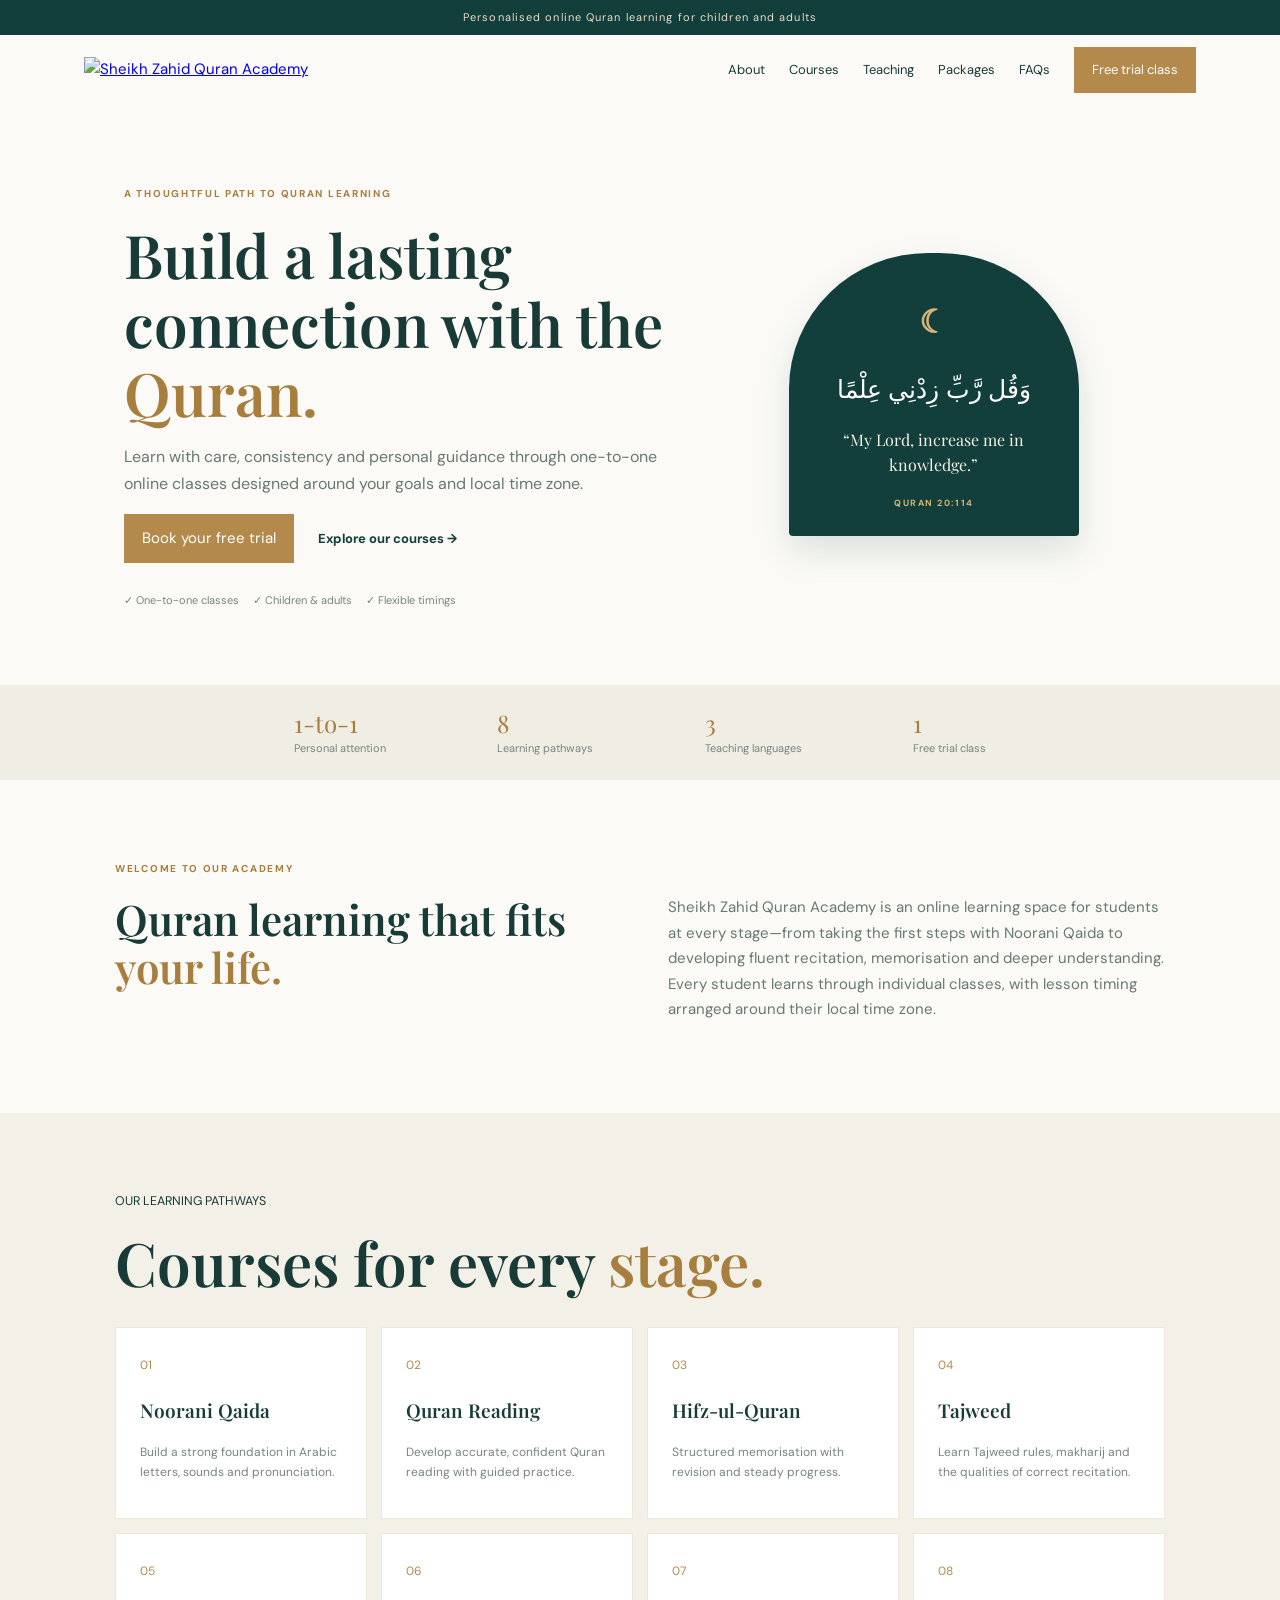
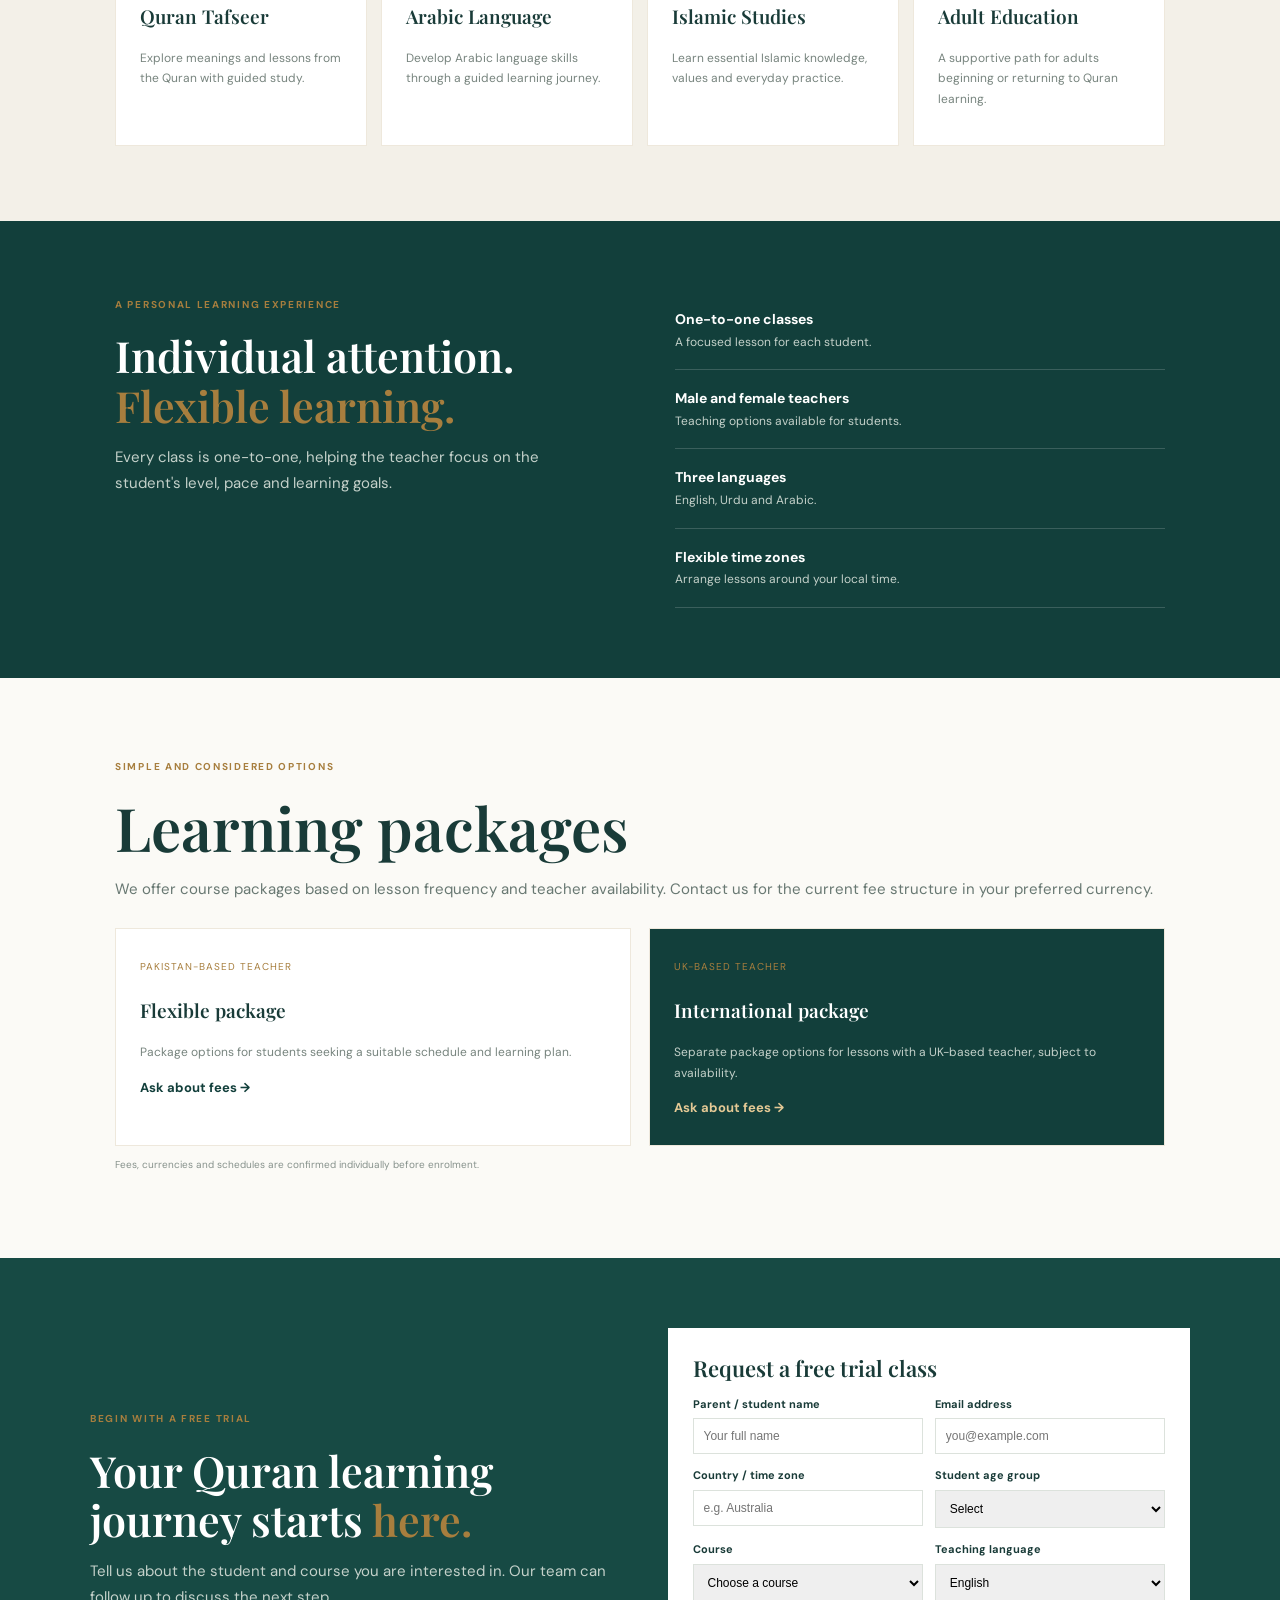
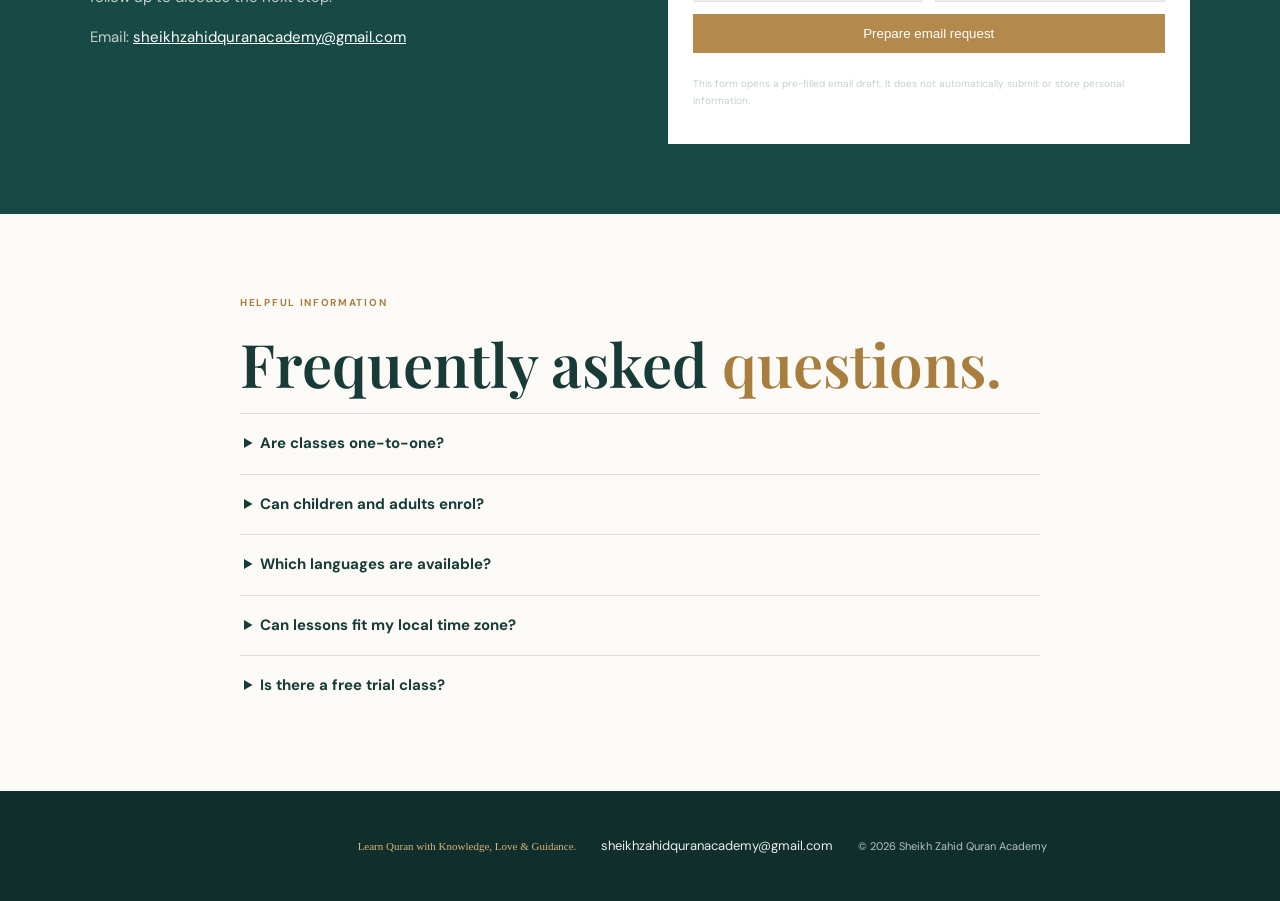
==== index.html @ 71ae79f7 "Update footer logo image format from PNG to JPEG" ====
<!doctype html>
<html lang="en">
<head>
<meta charset="utf-8"><meta name="viewport" content="width=device-width,initial-scale=1">
<meta name="description" content="One-to-one online Quran classes for children and adults. Flexible schedules and one free trial class.">
<meta name="theme-color" content="#123f3b"><title>Sheikh Zahid Quran Academy</title>
<link rel="preconnect" href="https://fonts.googleapis.com"><link rel="preconnect" href="https://fonts.gstatic.com" crossorigin>
<link href="https://fonts.googleapis.com/css2?family=DM+Sans:wght@400;500;600;700&family=Playfair+Display:wght@600;700&display=swap" rel="stylesheet">
<link rel="stylesheet" href="styles.css"></head>
<body>
<div class="top">Personalised online Quran learning for children and adults</div>
<header><a href="#home"><img class="logo" src="academy-logo.jpng" alt="Sheikh Zahid Quran Academy"></a><button class="menu" aria-label="Toggle menu">☰</button>
<nav><a href="#about">About</a><a href="#courses">Courses</a><a href="#teaching">Teaching</a><a href="#fees">Packages</a><a href="#faq">FAQs</a><a class="navcta" href="#trial">Free trial class</a></nav></header>
<main>
<section class="hero" id="home"><div><small>A THOUGHTFUL PATH TO QURAN LEARNING</small><h1>Build a lasting connection with the <i>Quran.</i></h1>
<p>Learn with care, consistency and personal guidance through one-to-one online classes designed around your goals and local time zone.</p>
<a class="btn" href="#trial">Book your free trial</a> <a class="link" href="#courses">Explore our courses →</a>
<div class="checks">✓ One-to-one classes　 ✓ Children & adults　 ✓ Flexible timings</div></div>
<div class="heroart"><div class="arch"><b>☾</b><p lang="ar" dir="rtl">وَقُل رَّبِّ زِدْنِي عِلْمًا</p><strong>“My Lord, increase me in knowledge.”</strong><small>QURAN 20:114</small></div></div></section>
<div class="stats"><div><b>1-to-1</b><span>Personal attention</span></div><div><b>8</b><span>Learning pathways</span></div><div><b>3</b><span>Teaching languages</span></div><div><b>1</b><span>Free trial class</span></div></div>
<section class="section" id="about"><small>WELCOME TO OUR ACADEMY</small><div class="intro"><h2>Quran learning that fits <i>your life.</i></h2><p>Sheikh Zahid Quran Academy is an online learning space for students at every stage—from taking the first steps with Noorani Qaida to developing fluent recitation, memorisation and deeper understanding. Every student learns through individual classes, with lesson timing arranged around their local time zone.</p></div></section>
<section class="courses" id="courses"><div class="section"><small>OUR LEARNING PATHWAYS</small><h2>Courses for every <i>stage.</i></h2><div class="grid">
<article><label>01</label><h3>Noorani Qaida</h3><p>Build a strong foundation in Arabic letters, sounds and pronunciation.</p></article>
<article><label>02</label><h3>Quran Reading</h3><p>Develop accurate, confident Quran reading with guided practice.</p></article>
<article><label>03</label><h3>Hifz-ul-Quran</h3><p>Structured memorisation with revision and steady progress.</p></article>
<article><label>04</label><h3>Tajweed</h3><p>Learn Tajweed rules, makharij and the qualities of correct recitation.</p></article>
<article><label>05</label><h3>Quran Tafseer</h3><p>Explore meanings and lessons from the Quran with guided study.</p></article>
<article><label>06</label><h3>Arabic Language</h3><p>Develop Arabic language skills through a guided learning journey.</p></article>
<article><label>07</label><h3>Islamic Studies</h3><p>Learn essential Islamic knowledge, values and everyday practice.</p></article>
<article><label>08</label><h3>Adult Education</h3><p>A supportive path for adults beginning or returning to Quran learning.</p></article>
</div></div></section>
<section class="teaching" id="teaching"><div><small> A PERSONAL LEARNING EXPERIENCE</small><h2>Individual attention.<br><i>Flexible learning.</i></h2><p>Every class is one-to-one, helping the teacher focus on the student's level, pace and learning goals.</p></div>
<ul><li><b>One-to-one classes</b><span>A focused lesson for each student.</span></li><li><b>Male and female teachers</b><span>Teaching options available for students.</span></li><li><b>Three languages</b><span>English, Urdu and Arabic.</span></li><li><b>Flexible time zones</b><span>Arrange lessons around your local time.</span></li></ul></section>
<section class="section" id="fees"><small>SIMPLE AND CONSIDERED OPTIONS</small><h2>Learning packages</h2><p class="muted">We offer course packages based on lesson frequency and teacher availability. Contact us for the current fee structure in your preferred currency.</p><div class="packages"><article><small>PAKISTAN-BASED TEACHER</small><h3>Flexible package</h3><p>Package options for students seeking a suitable schedule and learning plan.</p><a href="#trial">Ask about fees →</a></article><article class="dark"><small>UK-BASED TEACHER</small><h3>International package</h3><p>Separate package options for lessons with a UK-based teacher, subject to availability.</p><a href="#trial">Ask about fees →</a></article></div><p class="note">Fees, currencies and schedules are confirmed individually before enrolment.</p></section>
<section class="trial" id="trial"><div><small>BEGIN WITH A FREE TRIAL</small><h2>Your Quran learning journey starts <i>here.</i></h2><p>Tell us about the student and course you are interested in. Our team can follow up to discuss the next step.</p><p>Email: <a href="mailto:sheikhzahidquranacademy@gmail.com">sheikhzahidquranacademy@gmail.com</a></p></div>
<form id="trialForm"><h3>Request a free trial class</h3>
<label>Parent / student name<input name="name" required placeholder="Your full name"></label><label>Email address<input name="email" type="email" required placeholder="you@example.com"></label>
<label>Country / time zone<input name="country" required placeholder="e.g. Australia"></label><label>Student age group<select name="age" required><option value="">Select</option><option>Child</option><option>Adult</option></select></label>
<label>Course<select name="course" required><option value="">Choose a course</option><option>Noorani Qaida</option><option>Quran Reading</option><option>Hifz-ul-Quran</option><option>Tajweed</option><option>Quran Tafseer</option><option>Arabic Language</option><option>Islamic Studies</option><option>Adult Education</option></select></label>
<label>Teaching language<select name="language"><option>English</option><option>Urdu</option><option>Arabic</option></select></label><button class="btn" type="submit">Prepare email request</button>
<p class="note">This form opens a pre-filled email draft. It does not automatically submit or store personal information.</p></form></section>
<section class="section faq" id="faq"><small>HELPFUL INFORMATION</small><h2>Frequently asked <i>questions.</i></h2>
<details><summary>Are classes one-to-one?</summary><p>Yes. The academy's teaching model is individual, one-to-one online classes.</p></details>
<details><summary>Can children and adults enrol?</summary><p>Yes. Courses are intended for both children and adults.</p></details>
<details><summary>Which languages are available?</summary><p>Teaching options are available in English, Urdu and Arabic, subject to teacher availability.</p></details>
<details><summary>Can lessons fit my local time zone?</summary><p>Flexible scheduling is planned. Suitable lesson times are confirmed during enrolment.</p></details>
<details><summary>Is there a free trial class?</summary><p>Yes. Students can request one free trial class before choosing a package.</p></details></section>
</main>
<footer><img src="assets/academy-logo.jpeg" alt=""><p>Learn Quran with Knowledge, Love &amp; Guidance.</p><a href="mailto:sheikhzahidquranacademy@gmail.com">sheikhzahidquranacademy@gmail.com</a><span>© <span id="year"></span> Sheikh Zahid Quran Academy</span></footer>
<script src="script.js"></script></body></html>
---- styles.css ----
*{box-sizing:border-box}html{scroll-behavior:smooth}body{margin:0;background:#fbfaf6;color:#193b38;font:15px/1.7 'DM Sans',Arial,sans-serif}.top{background:#123f3b;color:#e9dfc7;text-align:center;padding:8px;font-size:11px;letter-spacing:.1em}header{max-width:1160px;margin:auto;padding:12px 24px;display:flex;align-items:center;justify-content:space-between} .logo{width:135px}nav{display:flex;gap:24px;align-items:center}nav a,footer a{color:inherit;text-decoration:none;font-size:13px}.navcta,.btn{background:#b38a4c;color:white;padding:12px 18px;text-decoration:none;border:0;display:inline-block;cursor:pointer}.menu{display:none}.hero{max-width:1160px;margin:auto;padding:75px 5%;min-height:510px;display:grid;grid-template-columns:1.1fr .9fr;align-items:center;gap:45px}.hero small,section>small,.teaching small,.trial small{letter-spacing:.17em;color:#a77e3e;font-size:10px;font-weight:bold}.hero h1,h2{font:600 clamp(36px,5vw,60px)/1.15 'Playfair Display',Georgia,serif;margin:15px 0}.hero h1 i,h2 i{color:#a77e3e;font-style:normal}.hero p{color:#687872;max-width:560px;font-size:16px}.link{margin-left:20px;color:#123f3b;text-decoration:none;font-weight:bold;font-size:13px}.checks{font-size:11px;color:#77847e;margin-top:28px}.heroart{display:grid;place-items:center;min-height:320px;background:radial-gradient(circle,#eee7d7 0 48%,transparent 49%)}.arch{background:#123f3b;color:#f7f1e5;border-radius:48% 48% 4px 4px;width:290px;min-height:260px;text-align:center;padding:42px 20px 25px;box-shadow:0 15px 35px #123f3b22}.arch b{font-size:32px;color:#d6b477}.arch p{font:25px Georgia;color:#fff}.arch strong{font:16px 'Playfair Display',serif}.arch small{display:block;margin-top:16px;color:#d6b477;font-size:9px}.stats{background:#f0ede4;display:flex;justify-content:center;gap:9%;padding:22px}.stats div{display:flex;flex-direction:column}.stats b{font:24px 'Playfair Display';color:#a77e3e}.stats span{font-size:11px;color:#78847e}.section{max-width:1100px;margin:auto;padding:75px 25px}.intro{display:grid;grid-template-columns:1fr 1fr;gap:55px}.intro h2{font-size:42px}.intro p,.muted{color:#687872}.courses{background:#f3f0e8}.grid{display:grid;grid-template-columns:repeat(4,1fr);gap:14px;margin-top:30px}.grid article,.packages article{background:white;padding:24px;border:1px solid #eee8dc}.grid label{color:#b38a4c;font-size:12px}.grid h3,.packages h3{font:600 19px 'Playfair Display'}.grid p,.packages p{font-size:12px;color:#77847e}.teaching{background:#123f3b;color:#fff;padding:70px max(25px,calc((100% - 1050px)/2));display:grid;grid-template-columns:1fr 1fr;gap:70px}.teaching h2,.trial h2{font-size:43px}.teaching p,.teaching span,.trial p{color:#c4d1ca}.teaching ul{list-style:none;margin:0;padding:0}.teaching li{padding:17px 0;border-bottom:1px solid #ffffff2b;display:flex;flex-direction:column}.teaching li b{font-size:14px}.teaching li span{font-size:12px}.packages{display:grid;grid-template-columns:1fr 1fr;gap:18px;margin-top:25px}.packages article>small{font-size:10px;letter-spacing:.1em;color:#a77e3e}.packages a{color:#123f3b;font-size:13px;font-weight:bold;text-decoration:none}.packages .dark{background:#123f3b;color:#fff}.packages .dark p{color:#c4d1ca}.packages .dark a{color:#e4c995}.note{font-size:10px;color:#87928c}.trial{background:#174a44;color:#fff;padding:70px max(25px,calc((100% - 1100px)/2));display:grid;grid-template-columns:1fr 1fr;gap:55px;align-items:center}.trial a{color:white}.trial form{background:#fff;color:#193b38;padding:25px;display:grid;grid-template-columns:1fr 1fr;gap:12px}.trial h3{grid-column:1/-1;font:600 22px 'Playfair Display';margin:0}.trial label{font-size:11px;font-weight:bold;display:flex;flex-direction:column;gap:5px}.trial input,.trial select{padding:10px;border:1px solid #dce2dc;font:12px Arial}.trial button,.trial .note{grid-column:1/-1}.faq{max-width:850px}.faq details{border-top:1px solid #e2ded3;padding:17px 4px}.faq summary{font-weight:bold;cursor:pointer}.faq details p{font-size:13px;color:#718079}footer{background:#102f2c;color:#e8eee9;padding:35px 25px;display:flex;align-items:center;justify-content:center;gap:25px;flex-wrap:wrap;font-size:11px}footer img{width:100px}footer p{color:#d6b477;font-family:Georgia}footer span{color:#b6c2bc}@media(max-width:760px){header{padding:10px 18px}.logo{width:110px}.menu{display:block;background:none;border:0;font-size:25px;color:#123f3b}nav{display:none;position:absolute;z-index:4;top:110px;left:0;right:0;background:#fbfaf6;padding:20px;box-shadow:0 10px 20px #0001;flex-direction:column}nav.open{display:flex}.hero{grid-template-columns:1fr;padding:50px 24px}.heroart{min-height:290px}.stats{display:grid;grid-template-columns:1fr 1fr;gap:20px 35px}.intro,.teaching,.trial{grid-template-columns:1fr;gap:25px}.section{padding:55px 23px}.grid{grid-template-columns:1fr 1fr}.teaching,.trial{padding:55px 24px}.packages{grid-template-columns:1fr}.trial form{grid-template-columns:1fr}.trial h3,.trial button,.trial .note{grid-column:auto}.link{display:inline-block;margin:15px 0 0 10px}}@media(max-width:430px){.grid{grid-template-columns:1fr}.hero h1{font-size:42px}.checks{line-height:2.2}footer{flex-direction:column;gap:8px}}
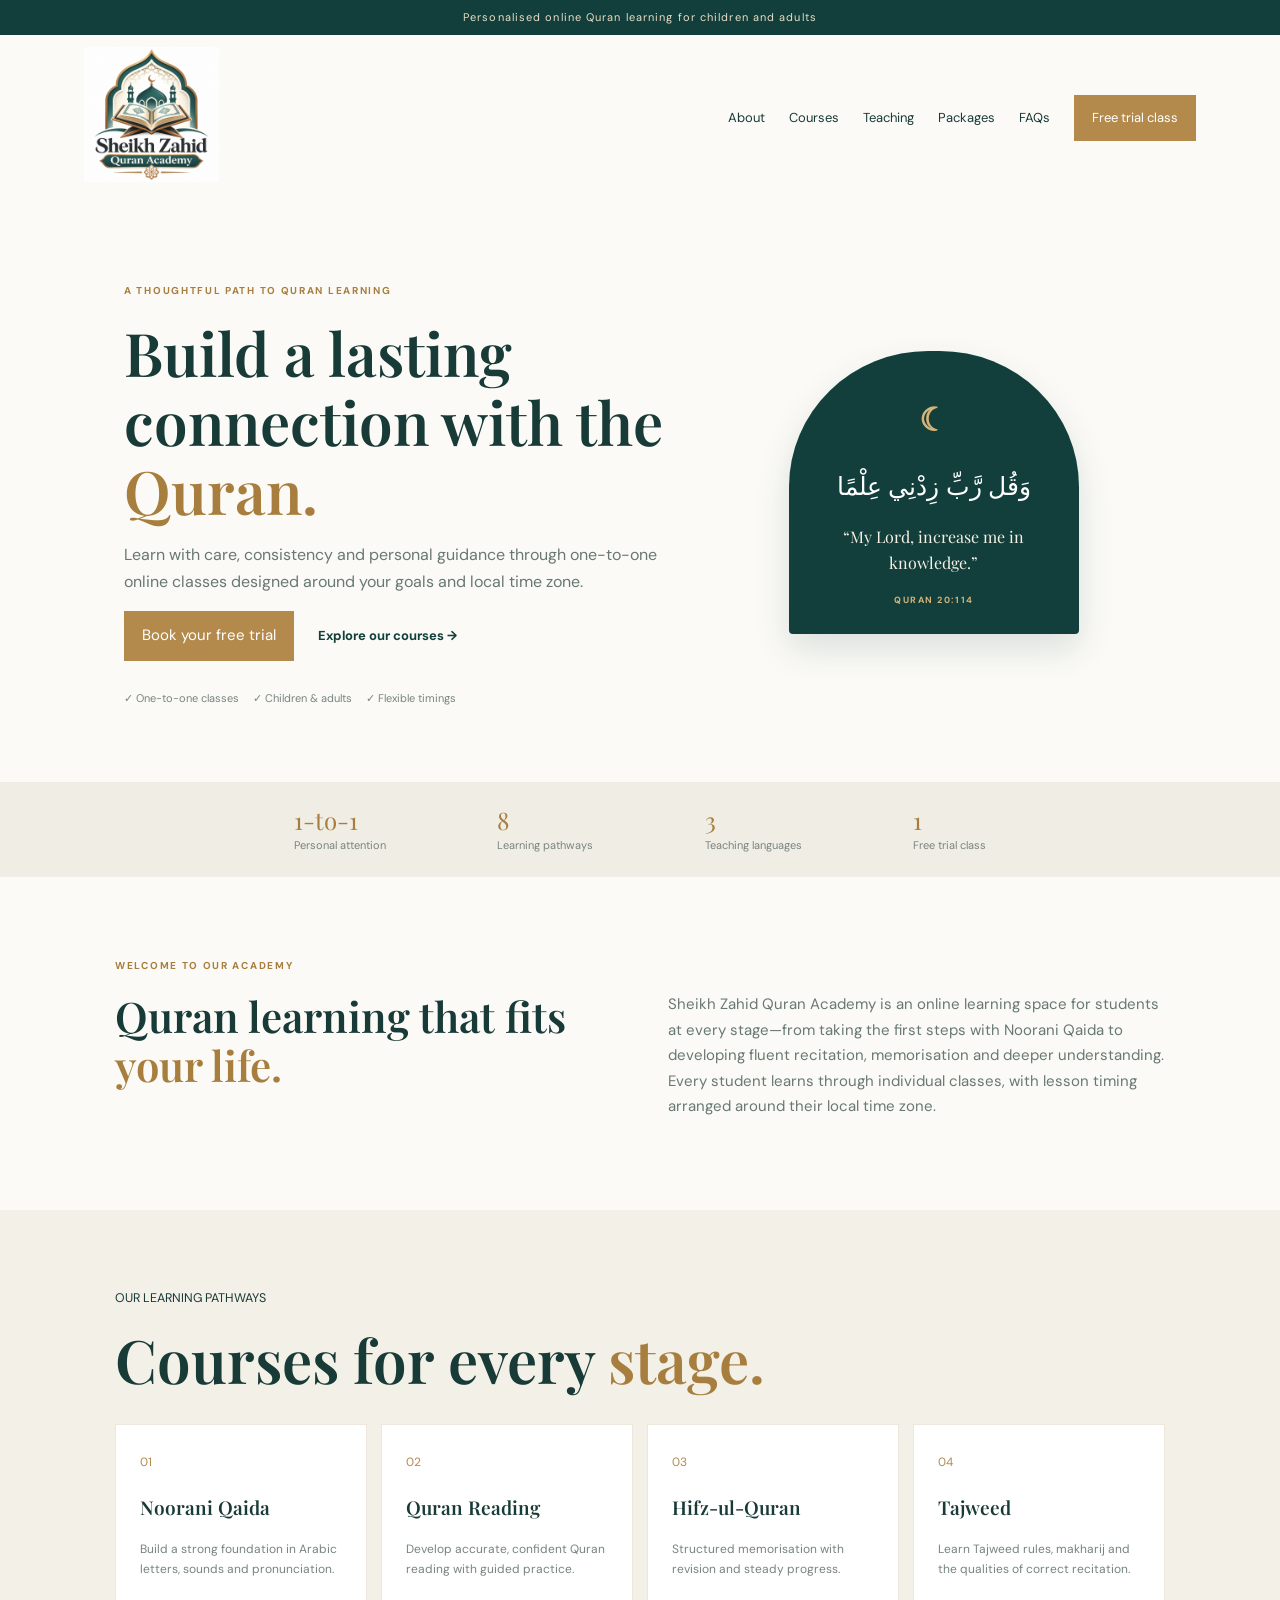
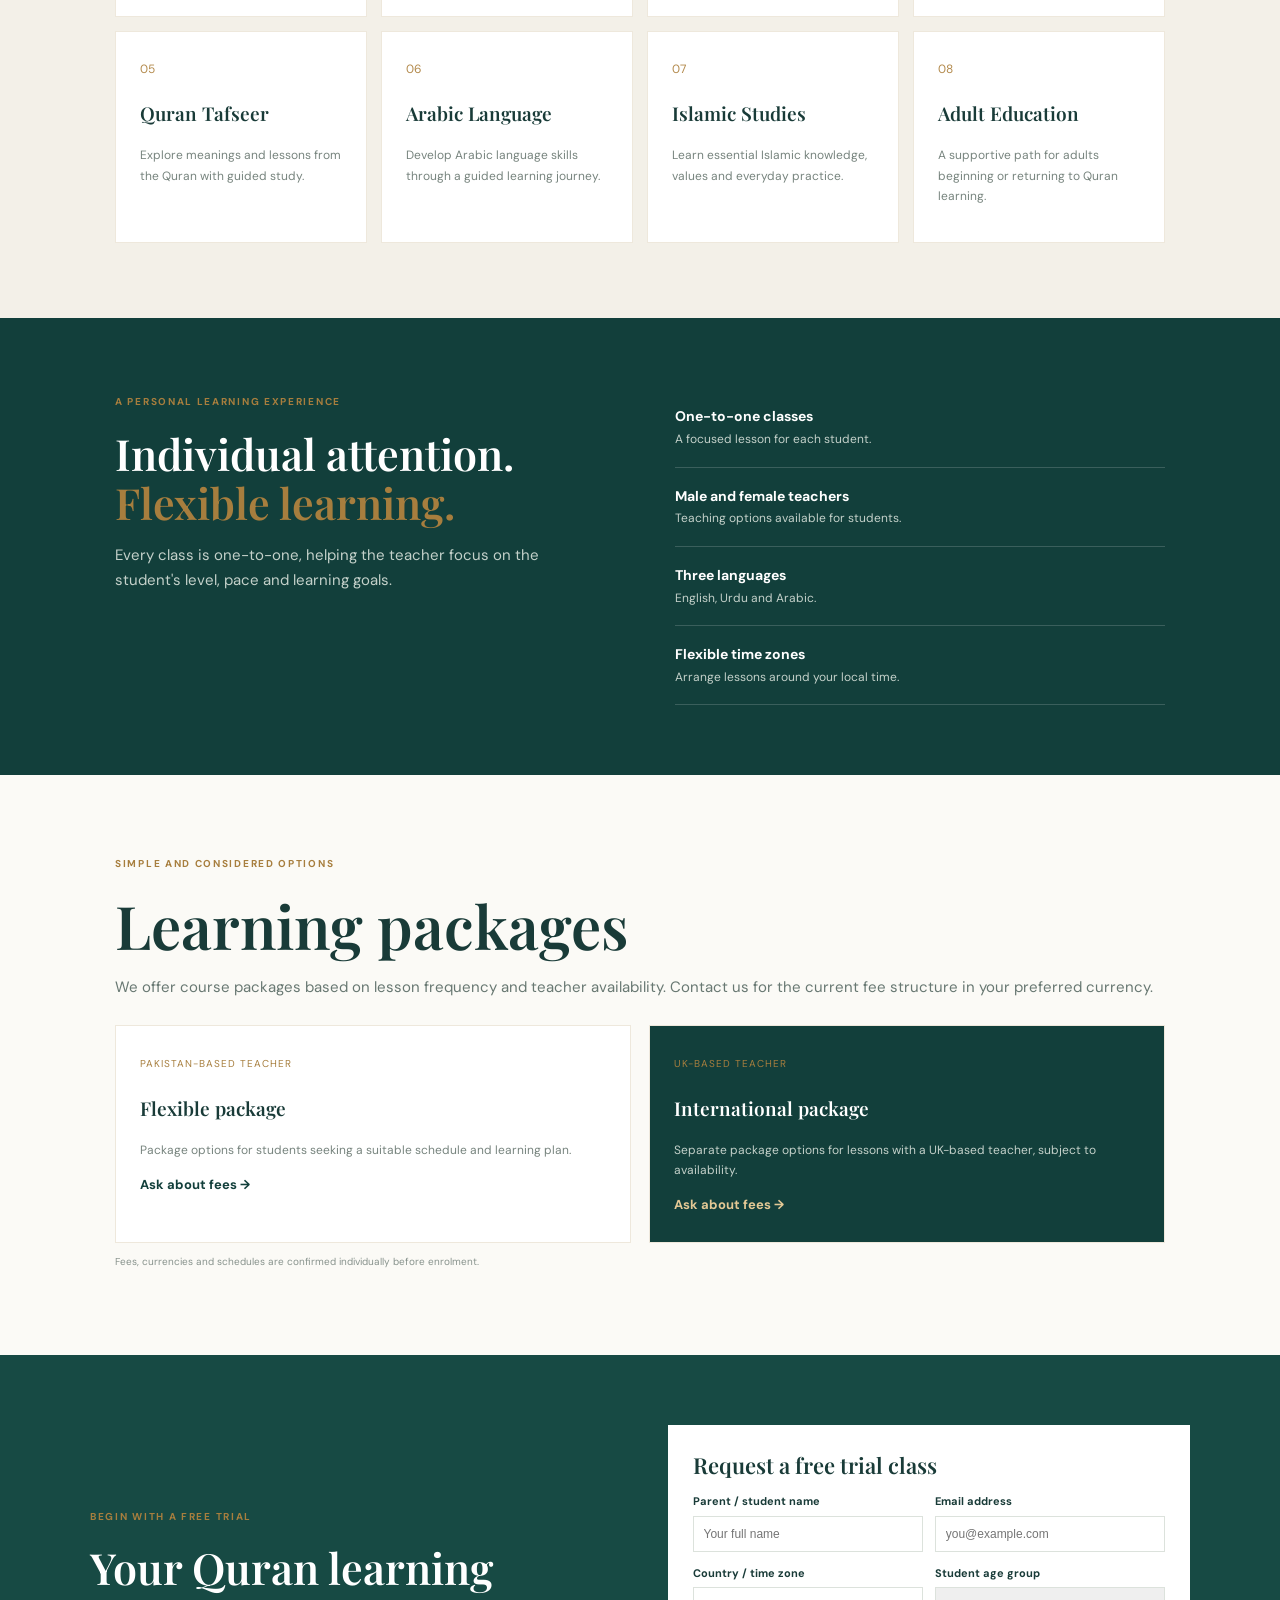
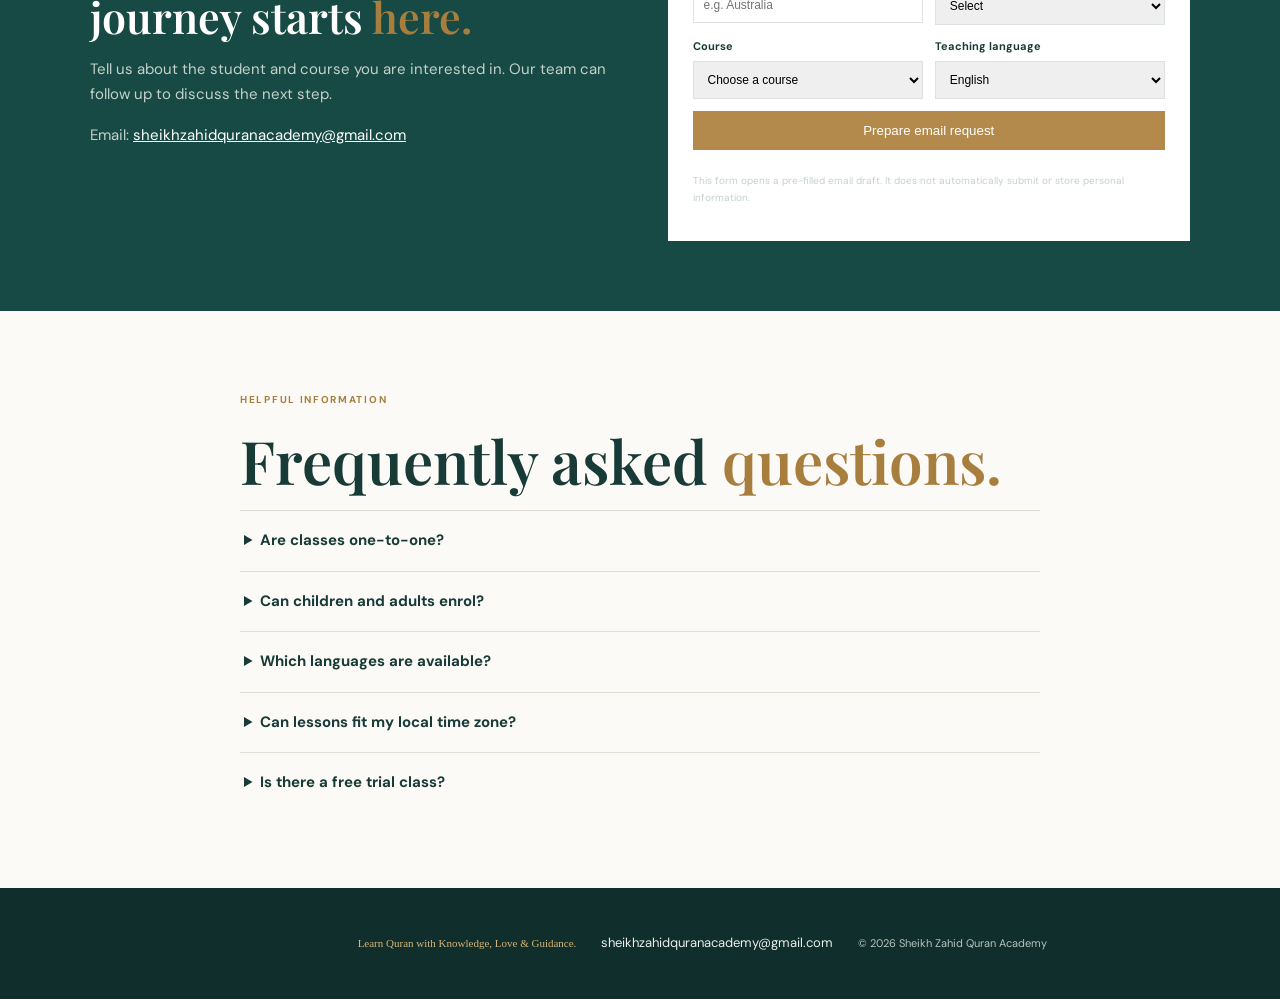
==== commit c5572651: "Fix image file extension from .jpng to .jpeg" ====
--- a/index.html
+++ b/index.html
@@ -9,7 +9,7 @@
 <link rel="stylesheet" href="styles.css"></head>
 <body>
 <div class="top">Personalised online Quran learning for children and adults</div>
-<header><a href="#home"><img class="logo" src="academy-logo.jpng" alt="Sheikh Zahid Quran Academy"></a><button class="menu" aria-label="Toggle menu">☰</button>
+<header><a href="#home"><img class="logo" src="academy-logo.jpeg" alt="Sheikh Zahid Quran Academy"></a><button class="menu" aria-label="Toggle menu">☰</button>
 <nav><a href="#about">About</a><a href="#courses">Courses</a><a href="#teaching">Teaching</a><a href="#fees">Packages</a><a href="#faq">FAQs</a><a class="navcta" href="#trial">Free trial class</a></nav></header>
 <main>
 <section class="hero" id="home"><div><small>A THOUGHTFUL PATH TO QURAN LEARNING</small><h1>Build a lasting connection with the <i>Quran.</i></h1>
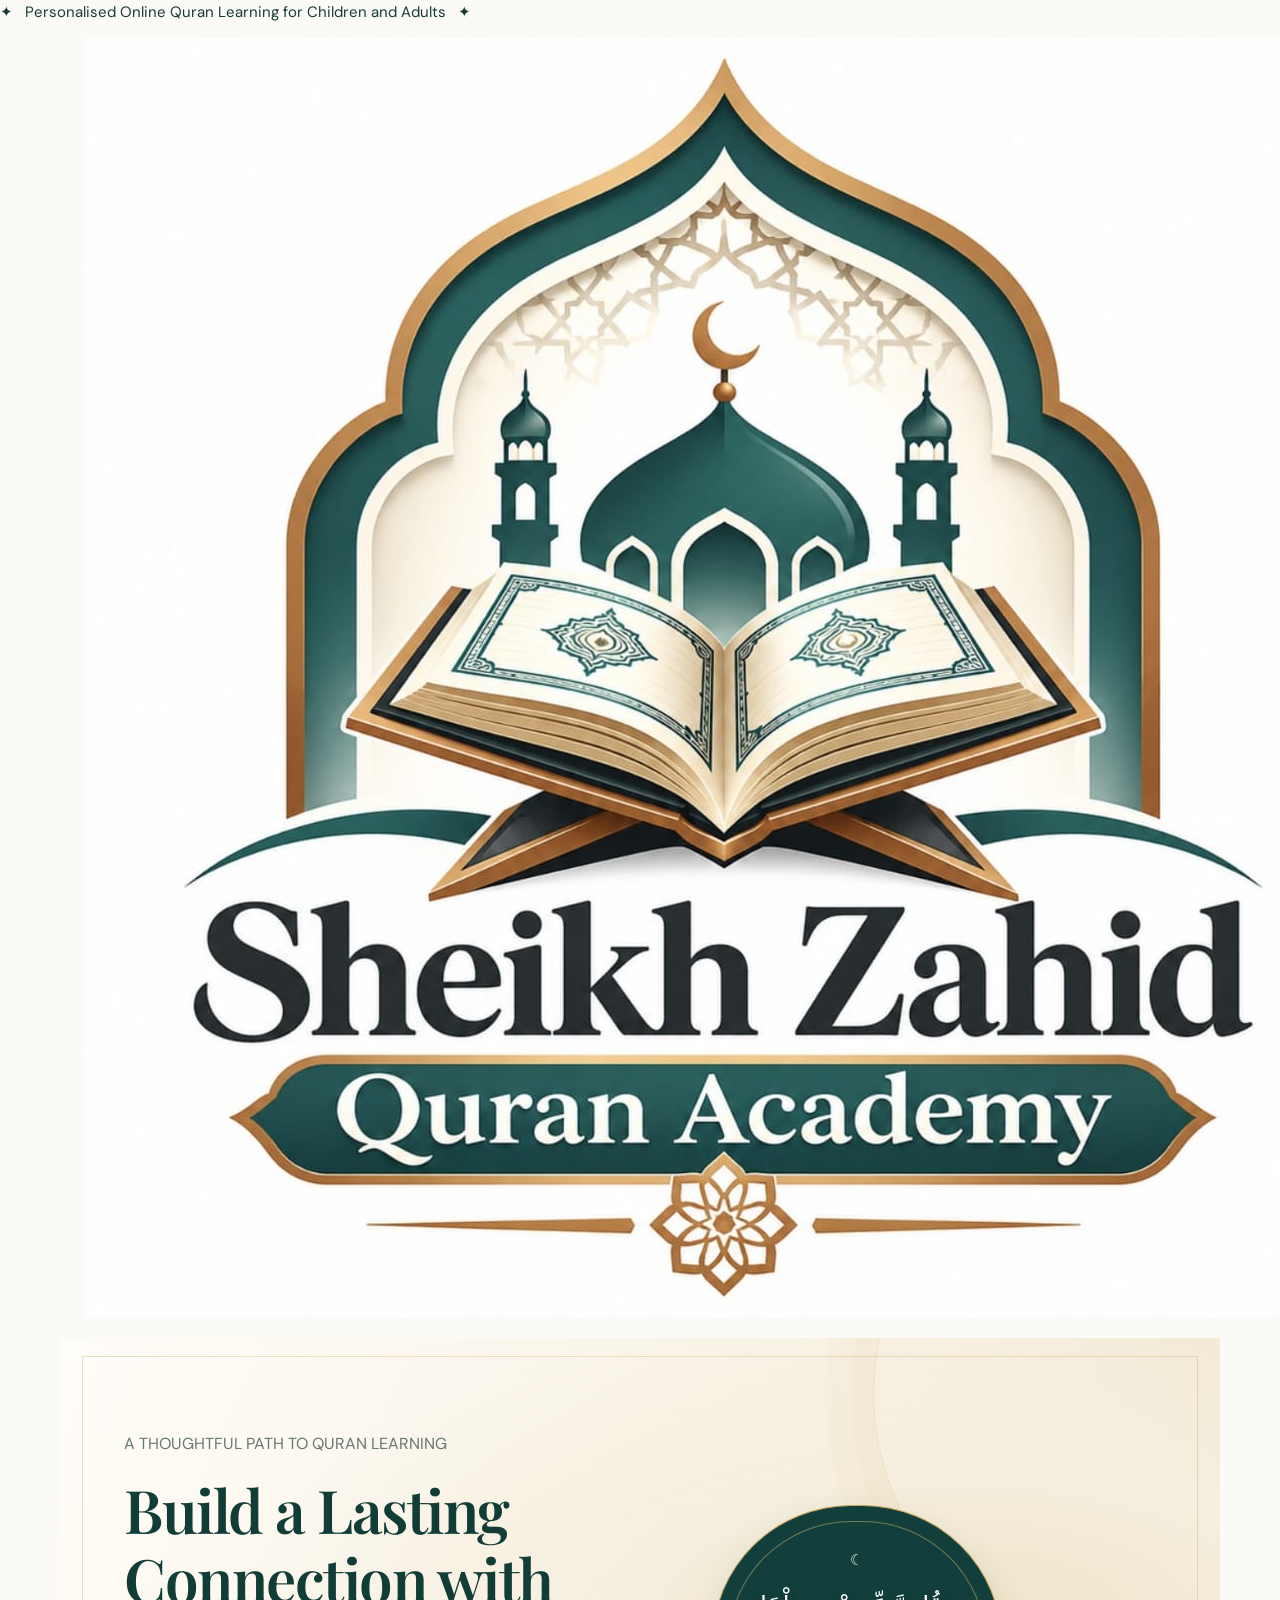
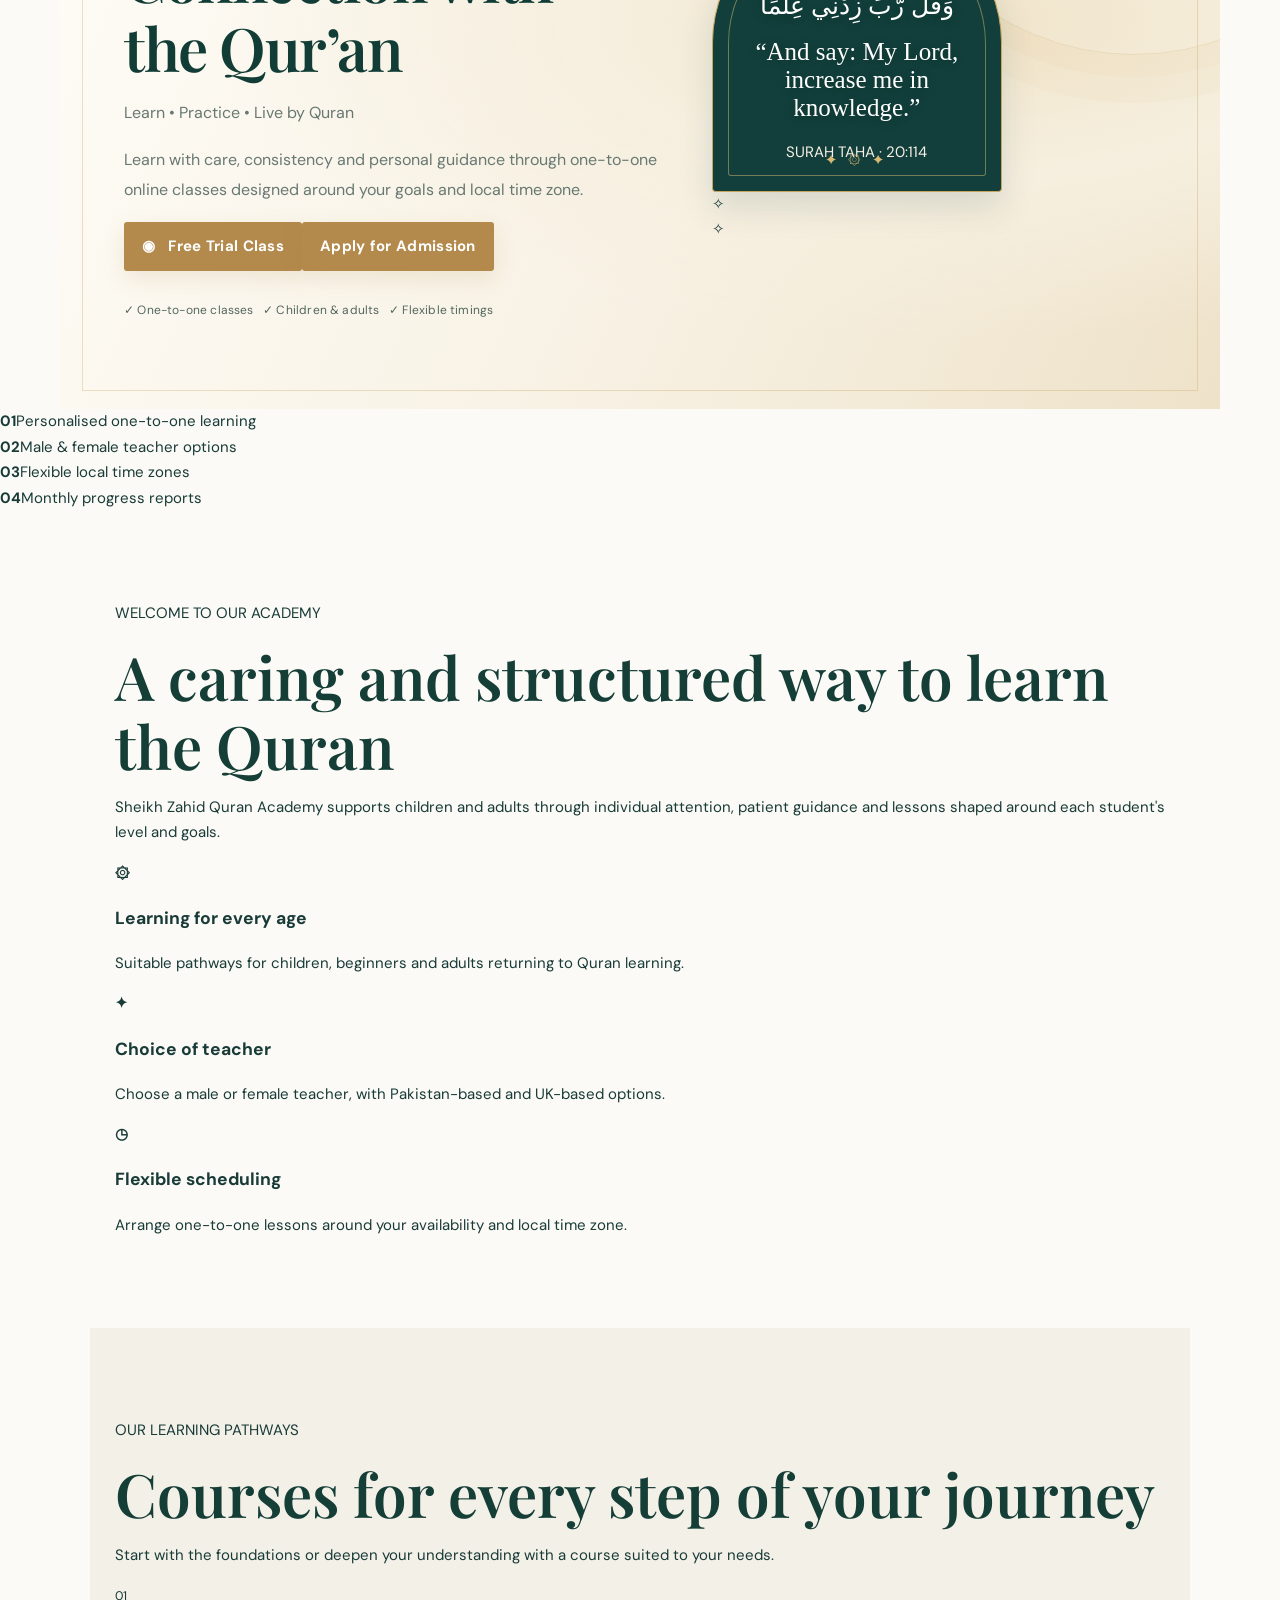
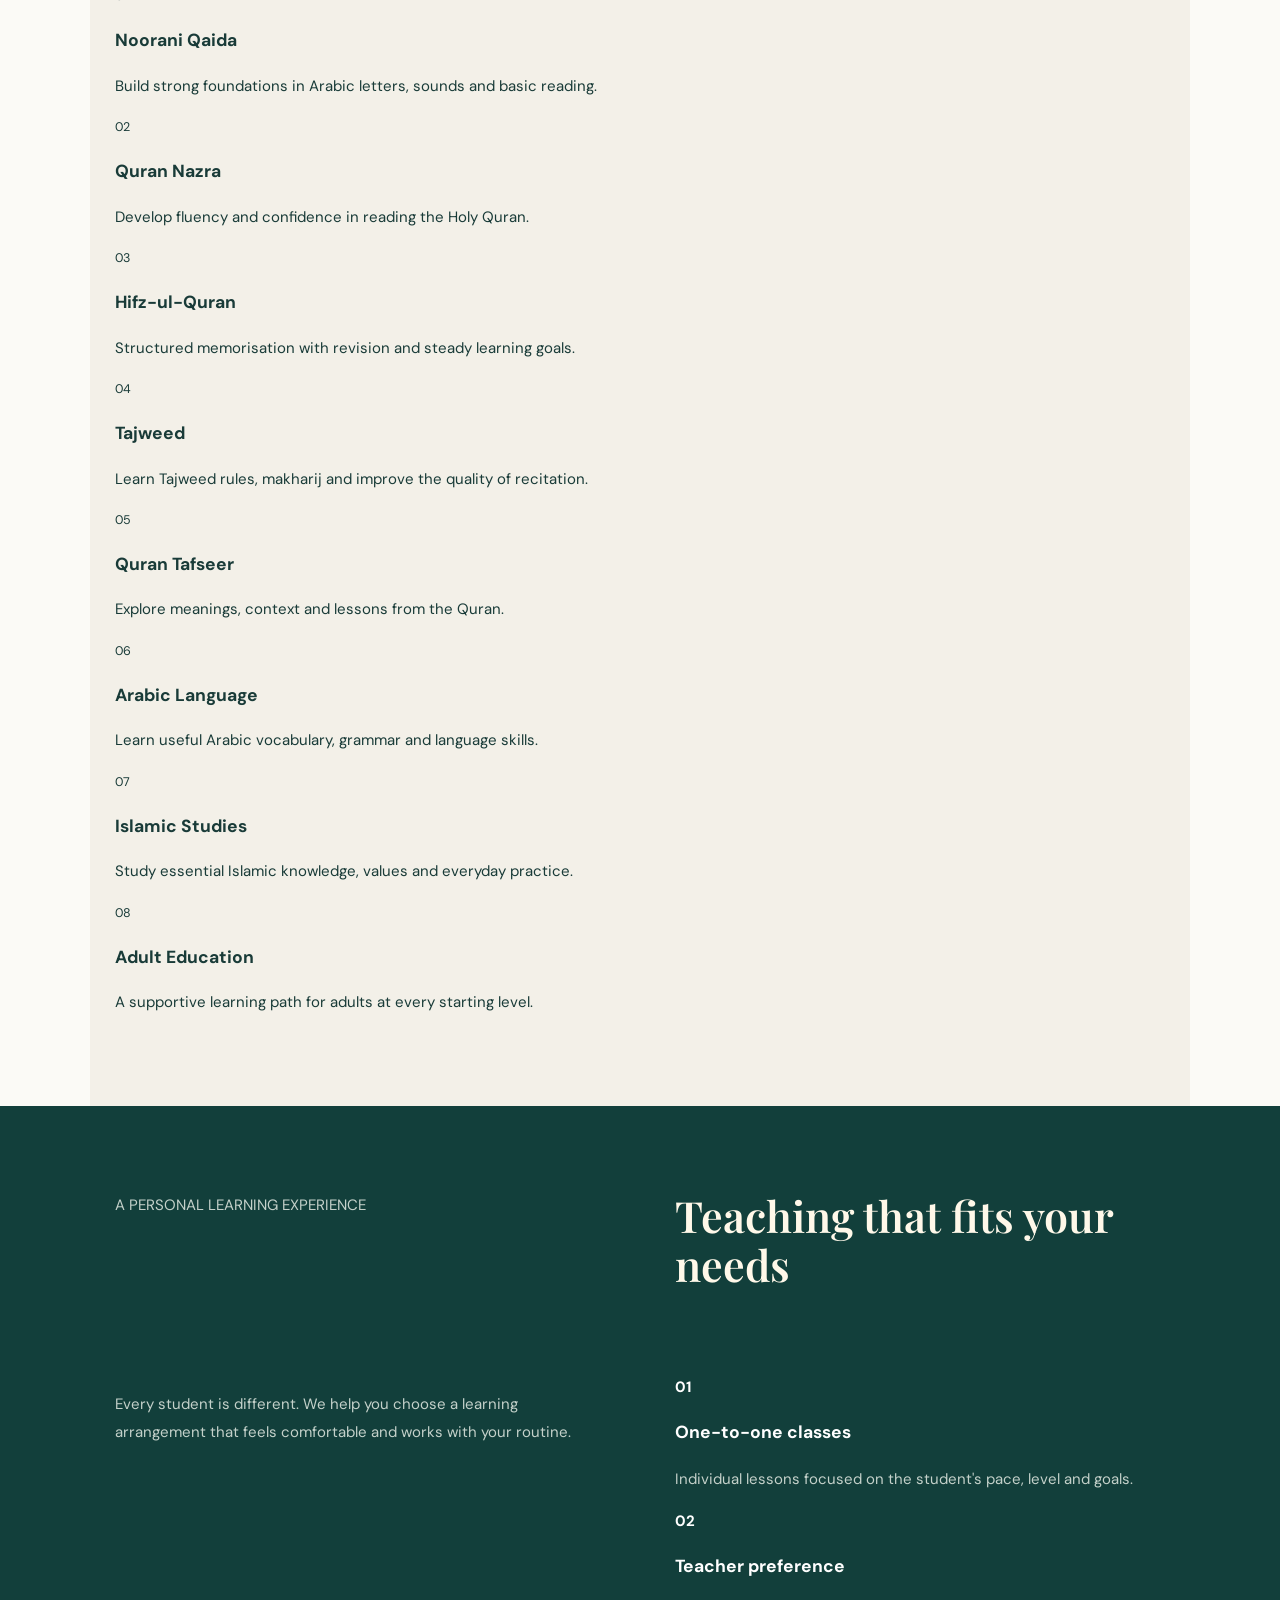
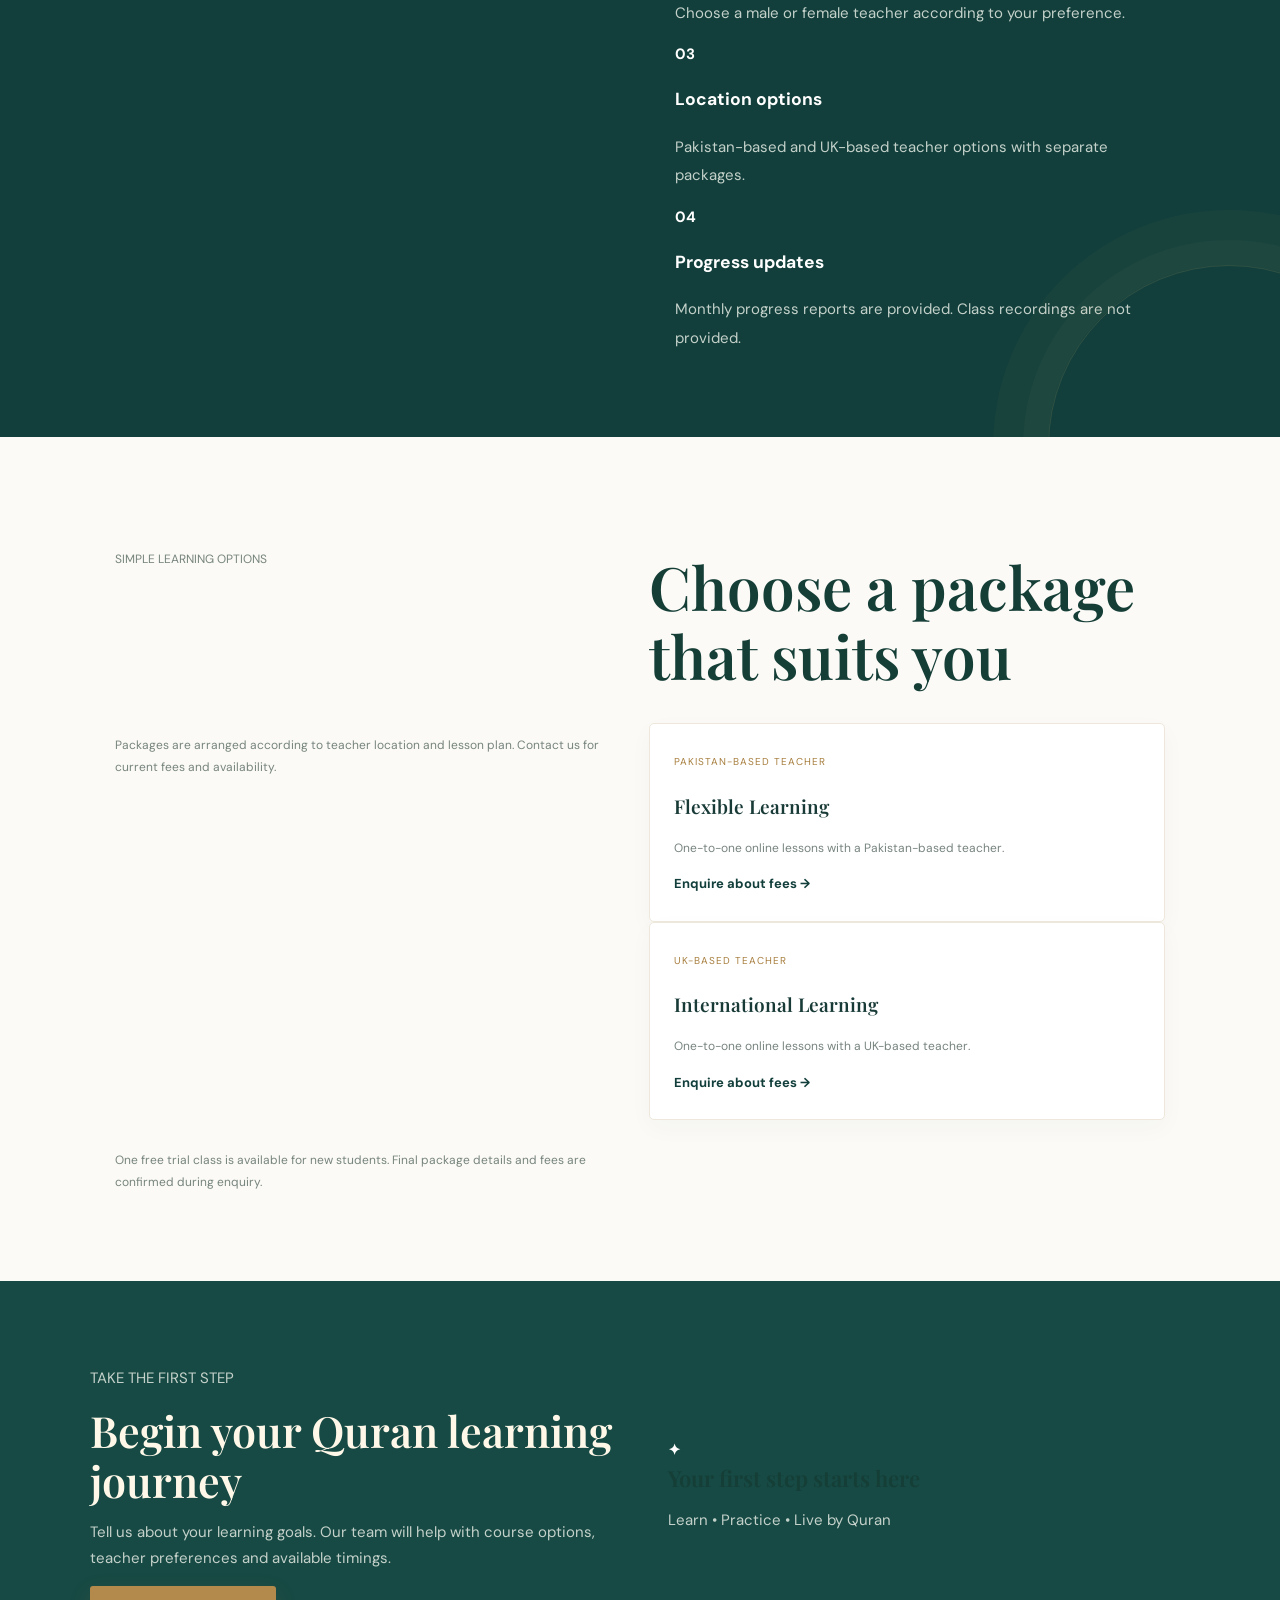
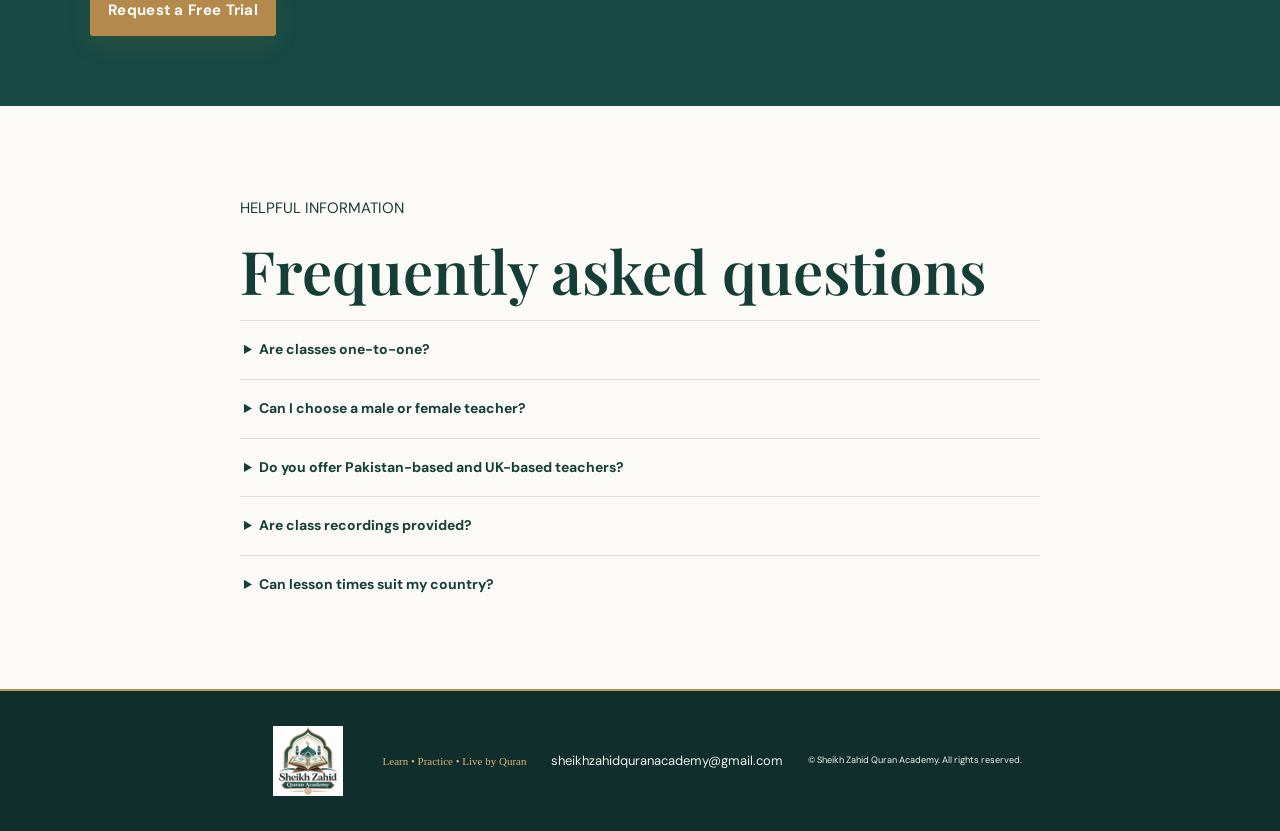
==== commit 02c2e959: "Revise index.html for better layout and content Updated HTML structure and content for improved clar" ====
--- a/index.html
+++ b/index.html
@@ -1,50 +1,76 @@
 <!doctype html>
 <html lang="en">
 <head>
-<meta charset="utf-8"><meta name="viewport" content="width=device-width,initial-scale=1">
-<meta name="description" content="One-to-one online Quran classes for children and adults. Flexible schedules and one free trial class.">
-<meta name="theme-color" content="#123f3b"><title>Sheikh Zahid Quran Academy</title>
-<link rel="preconnect" href="https://fonts.googleapis.com"><link rel="preconnect" href="https://fonts.gstatic.com" crossorigin>
-<link href="https://fonts.googleapis.com/css2?family=DM+Sans:wght@400;500;600;700&family=Playfair+Display:wght@600;700&display=swap" rel="stylesheet">
-<link rel="stylesheet" href="styles.css"></head>
+<meta charset="utf-8"><meta name="viewport" content="width=device-width, initial-scale=1">
+<meta name="description" content="Personalised one-to-one online Quran classes for children and adults.">
+<meta name="theme-color" content="#073b32">
+<title>Sheikh Zahid Quran Academy</title>
+<link rel="preconnect" href="https://fonts.googleapis.com">
+<link href="https://fonts.googleapis.com/css2?family=DM+Sans:wght@400;500;600;700&family=Playfair+Display:wght@500;600;700&display=swap" rel="stylesheet">
+<link rel="stylesheet" href="styles.css">
+</head>
 <body>
-<div class="top">Personalised online Quran learning for children and adults</div>
-<header><a href="#home"><img class="logo" src="academy-logo.jpeg" alt="Sheikh Zahid Quran Academy"></a><button class="menu" aria-label="Toggle menu">☰</button>
-<nav><a href="#about">About</a><a href="#courses">Courses</a><a href="#teaching">Teaching</a><a href="#fees">Packages</a><a href="#faq">FAQs</a><a class="navcta" href="#trial">Free trial class</a></nav></header>
+<div class="topline">✦ &nbsp; Personalised Online Quran Learning for Children and Adults &nbsp; ✦</div>
+<header class="header">
+<a class="brand" href="#home"><img src="academy-logo.jpeg" alt="Sheikh Zahid Quran Academy official logo"></a>
+<button class="menu-toggle" aria-label="Open menu" aria-expanded="false">☰</button>
+<nav class="nav"><a href="#home">Home</a><a href="#about">About</a><a href="#courses">Courses</a><a href="#teaching">Teaching</a><a href="#packages">Packages</a><a href="#faqs">FAQs</a><a class="nav-button" href="#trial">Free Trial Class</a></nav>
+</header>
 <main>
-<section class="hero" id="home"><div><small>A THOUGHTFUL PATH TO QURAN LEARNING</small><h1>Build a lasting connection with the <i>Quran.</i></h1>
-<p>Learn with care, consistency and personal guidance through one-to-one online classes designed around your goals and local time zone.</p>
-<a class="btn" href="#trial">Book your free trial</a> <a class="link" href="#courses">Explore our courses →</a>
-<div class="checks">✓ One-to-one classes　 ✓ Children & adults　 ✓ Flexible timings</div></div>
-<div class="heroart"><div class="arch"><b>☾</b><p lang="ar" dir="rtl">وَقُل رَّبِّ زِدْنِي عِلْمًا</p><strong>“My Lord, increase me in knowledge.”</strong><small>QURAN 20:114</small></div></div></section>
-<div class="stats"><div><b>1-to-1</b><span>Personal attention</span></div><div><b>8</b><span>Learning pathways</span></div><div><b>3</b><span>Teaching languages</span></div><div><b>1</b><span>Free trial class</span></div></div>
-<section class="section" id="about"><small>WELCOME TO OUR ACADEMY</small><div class="intro"><h2>Quran learning that fits <i>your life.</i></h2><p>Sheikh Zahid Quran Academy is an online learning space for students at every stage—from taking the first steps with Noorani Qaida to developing fluent recitation, memorisation and deeper understanding. Every student learns through individual classes, with lesson timing arranged around their local time zone.</p></div></section>
-<section class="courses" id="courses"><div class="section"><small>OUR LEARNING PATHWAYS</small><h2>Courses for every <i>stage.</i></h2><div class="grid">
-<article><label>01</label><h3>Noorani Qaida</h3><p>Build a strong foundation in Arabic letters, sounds and pronunciation.</p></article>
-<article><label>02</label><h3>Quran Reading</h3><p>Develop accurate, confident Quran reading with guided practice.</p></article>
-<article><label>03</label><h3>Hifz-ul-Quran</h3><p>Structured memorisation with revision and steady progress.</p></article>
-<article><label>04</label><h3>Tajweed</h3><p>Learn Tajweed rules, makharij and the qualities of correct recitation.</p></article>
-<article><label>05</label><h3>Quran Tafseer</h3><p>Explore meanings and lessons from the Quran with guided study.</p></article>
-<article><label>06</label><h3>Arabic Language</h3><p>Develop Arabic language skills through a guided learning journey.</p></article>
-<article><label>07</label><h3>Islamic Studies</h3><p>Learn essential Islamic knowledge, values and everyday practice.</p></article>
-<article><label>08</label><h3>Adult Education</h3><p>A supportive path for adults beginning or returning to Quran learning.</p></article>
-</div></div></section>
-<section class="teaching" id="teaching"><div><small> A PERSONAL LEARNING EXPERIENCE</small><h2>Individual attention.<br><i>Flexible learning.</i></h2><p>Every class is one-to-one, helping the teacher focus on the student's level, pace and learning goals.</p></div>
-<ul><li><b>One-to-one classes</b><span>A focused lesson for each student.</span></li><li><b>Male and female teachers</b><span>Teaching options available for students.</span></li><li><b>Three languages</b><span>English, Urdu and Arabic.</span></li><li><b>Flexible time zones</b><span>Arrange lessons around your local time.</span></li></ul></section>
-<section class="section" id="fees"><small>SIMPLE AND CONSIDERED OPTIONS</small><h2>Learning packages</h2><p class="muted">We offer course packages based on lesson frequency and teacher availability. Contact us for the current fee structure in your preferred currency.</p><div class="packages"><article><small>PAKISTAN-BASED TEACHER</small><h3>Flexible package</h3><p>Package options for students seeking a suitable schedule and learning plan.</p><a href="#trial">Ask about fees →</a></article><article class="dark"><small>UK-BASED TEACHER</small><h3>International package</h3><p>Separate package options for lessons with a UK-based teacher, subject to availability.</p><a href="#trial">Ask about fees →</a></article></div><p class="note">Fees, currencies and schedules are confirmed individually before enrolment.</p></section>
-<section class="trial" id="trial"><div><small>BEGIN WITH A FREE TRIAL</small><h2>Your Quran learning journey starts <i>here.</i></h2><p>Tell us about the student and course you are interested in. Our team can follow up to discuss the next step.</p><p>Email: <a href="mailto:sheikhzahidquranacademy@gmail.com">sheikhzahidquranacademy@gmail.com</a></p></div>
-<form id="trialForm"><h3>Request a free trial class</h3>
-<label>Parent / student name<input name="name" required placeholder="Your full name"></label><label>Email address<input name="email" type="email" required placeholder="you@example.com"></label>
-<label>Country / time zone<input name="country" required placeholder="e.g. Australia"></label><label>Student age group<select name="age" required><option value="">Select</option><option>Child</option><option>Adult</option></select></label>
-<label>Course<select name="course" required><option value="">Choose a course</option><option>Noorani Qaida</option><option>Quran Reading</option><option>Hifz-ul-Quran</option><option>Tajweed</option><option>Quran Tafseer</option><option>Arabic Language</option><option>Islamic Studies</option><option>Adult Education</option></select></label>
-<label>Teaching language<select name="language"><option>English</option><option>Urdu</option><option>Arabic</option></select></label><button class="btn" type="submit">Prepare email request</button>
-<p class="note">This form opens a pre-filled email draft. It does not automatically submit or store personal information.</p></form></section>
-<section class="section faq" id="faq"><small>HELPFUL INFORMATION</small><h2>Frequently asked <i>questions.</i></h2>
-<details><summary>Are classes one-to-one?</summary><p>Yes. The academy's teaching model is individual, one-to-one online classes.</p></details>
-<details><summary>Can children and adults enrol?</summary><p>Yes. Courses are intended for both children and adults.</p></details>
-<details><summary>Which languages are available?</summary><p>Teaching options are available in English, Urdu and Arabic, subject to teacher availability.</p></details>
-<details><summary>Can lessons fit my local time zone?</summary><p>Flexible scheduling is planned. Suitable lesson times are confirmed during enrolment.</p></details>
-<details><summary>Is there a free trial class?</summary><p>Yes. Students can request one free trial class before choosing a package.</p></details></section>
+<section class="hero" id="home">
+<div class="hero-copy">
+<p class="eyebrow">A THOUGHTFUL PATH TO QURAN LEARNING</p>
+<h1>Build a Lasting<br>Connection with<br>the <span>Qur’an</span></h1>
+<p class="tagline">Learn • Practice • Live by Quran</p>
+<p class="lead">Learn with care, consistency and personal guidance through one-to-one online classes designed around your goals and local time zone.</p>
+<div class="actions"><a class="btn gold" href="#trial">◉ &nbsp; Free Trial Class</a><a class="btn outline" href="#trial">Apply for Admission</a></div>
+<p class="checks">✓ One-to-one classes &nbsp; ✓ Children & adults &nbsp; ✓ Flexible timings</p>
+</div>
+<div class="hero-art">
+<div class="arch"><div class="crescent">☾</div><p class="arabic" lang="ar" dir="rtl">وَقُل رَّبِّ زِدْنِي عِلْمًا</p><p class="translation">“And say: My Lord, increase me in knowledge.”</p><span class="verse">SURAH TAHA · 20:114</span></div>
+<div class="lantern left">✧</div><div class="lantern right">✧</div><div class="book"><i></i><i></i></div>
+</div>
+</section>
+<section class="trust"><div><b>01</b>Personalised one-to-one learning</div><div><b>02</b>Male & female teacher options</div><div><b>03</b>Flexible local time zones</div><div><b>04</b>Monthly progress reports</div></section>
+<section class="section" id="about"><p class="eyebrow">WELCOME TO OUR ACADEMY</p><h2>A caring and structured way to learn the Quran</h2><p class="lead centered">Sheikh Zahid Quran Academy supports children and adults through individual attention, patient guidance and lessons shaped around each student's level and goals.</p><div class="three">
+<article><strong>۞</strong><h3>Learning for every age</h3><p>Suitable pathways for children, beginners and adults returning to Quran learning.</p></article>
+<article><strong>✦</strong><h3>Choice of teacher</h3><p>Choose a male or female teacher, with Pakistan-based and UK-based options.</p></article>
+<article><strong>◷</strong><h3>Flexible scheduling</h3><p>Arrange one-to-one lessons around your availability and local time zone.</p></article>
+</div></section>
+<section class="section courses" id="courses"><p class="eyebrow">OUR LEARNING PATHWAYS</p><h2>Courses for every step of your journey</h2><p class="lead centered">Start with the foundations or deepen your understanding with a course suited to your needs.</p><div class="course-grid">
+<article><small>01</small><h3>Noorani Qaida</h3><p>Build strong foundations in Arabic letters, sounds and basic reading.</p></article>
+<article><small>02</small><h3>Quran Nazra</h3><p>Develop fluency and confidence in reading the Holy Quran.</p></article>
+<article><small>03</small><h3>Hifz-ul-Quran</h3><p>Structured memorisation with revision and steady learning goals.</p></article>
+<article><small>04</small><h3>Tajweed</h3><p>Learn Tajweed rules, makharij and improve the quality of recitation.</p></article>
+<article><small>05</small><h3>Quran Tafseer</h3><p>Explore meanings, context and lessons from the Quran.</p></article>
+<article><small>06</small><h3>Arabic Language</h3><p>Learn useful Arabic vocabulary, grammar and language skills.</p></article>
+<article><small>07</small><h3>Islamic Studies</h3><p>Study essential Islamic knowledge, values and everyday practice.</p></article>
+<article><small>08</small><h3>Adult Education</h3><p>A supportive learning path for adults at every starting level.</p></article>
+</div></section>
+<section class="teaching" id="teaching"><p class="eyebrow">A PERSONAL LEARNING EXPERIENCE</p><h2>Teaching that fits your needs</h2><p class="lead centered">Every student is different. We help you choose a learning arrangement that feels comfortable and works with your routine.</p><div class="teaching-grid">
+<article><b>01</b><h3>One-to-one classes</h3><p>Individual lessons focused on the student's pace, level and goals.</p></article>
+<article><b>02</b><h3>Teacher preference</h3><p>Choose a male or female teacher according to your preference.</p></article>
+<article><b>03</b><h3>Location options</h3><p>Pakistan-based and UK-based teacher options with separate packages.</p></article>
+<article><b>04</b><h3>Progress updates</h3><p>Monthly progress reports are provided. Class recordings are not provided.</p></article>
+</div></section>
+<section class="section packages" id="packages"><p class="eyebrow">SIMPLE LEARNING OPTIONS</p><h2>Choose a package that suits you</h2><p class="lead centered">Packages are arranged according to teacher location and lesson plan. Contact us for current fees and availability.</p><div class="package-grid">
+<article><small>PAKISTAN-BASED TEACHER</small><h3>Flexible Learning</h3><p>One-to-one online lessons with a Pakistan-based teacher.</p><a href="#trial">Enquire about fees →</a></article>
+<article class="featured"><small>UK-BASED TEACHER</small><h3>International Learning</h3><p>One-to-one online lessons with a UK-based teacher.</p><a href="#trial">Enquire about fees →</a></article>
+</div><p class="note">One free trial class is available for new students. Final package details and fees are confirmed during enquiry.</p></section>
+<section class="trial" id="trial"><div><p class="eyebrow">TAKE THE FIRST STEP</p><h2>Begin your Quran learning journey</h2><p>Tell us about your learning goals. Our team will help with course options, teacher preferences and available timings.</p><a class="btn gold" href="mailto:sheikhzahidquranacademy@gmail.com?subject=Free%20Trial%20Class%20Enquiry">Request a Free Trial</a></div><aside><strong>✦</strong><h3>Your first step starts here</h3><p>Learn • Practice • Live by Quran</p></aside></section>
+<section class="section faq" id="faqs"><p class="eyebrow">HELPFUL INFORMATION</p><h2>Frequently asked questions</h2>
+<details><summary>Are classes one-to-one?</summary><p>Yes. Lessons are arranged individually for each student.</p></details>
+<details><summary>Can I choose a male or female teacher?</summary><p>Yes. Students or parents can request their preferred teacher gender.</p></details>
+<details><summary>Do you offer Pakistan-based and UK-based teachers?</summary><p>Yes. Both options are available, with separate package pricing.</p></details>
+<details><summary>Are class recordings provided?</summary><p>No. Class recordings are not provided. Monthly progress reports are shared.</p></details>
+<details><summary>Can lesson times suit my country?</summary><p>We aim to arrange lesson times around the student's local time zone and availability.</p></details>
+</section>
 </main>
-<footer><img src="assets/academy-logo.jpeg" alt=""><p>Learn Quran with Knowledge, Love &amp; Guidance.</p><a href="mailto:sheikhzahidquranacademy@gmail.com">sheikhzahidquranacademy@gmail.com</a><span>© <span id="year"></span> Sheikh Zahid Quran Academy</span></footer>
-<script src="script.js"></script></body></html>
+<footer><img src="academy-logo.jpeg" alt="Sheikh Zahid Quran Academy"><p>Learn • Practice • Live by Quran</p><a href="mailto:sheikhzahidquranacademy@gmail.com">sheikhzahidquranacademy@gmail.com</a><small>© <span id="year"></span> Sheikh Zahid Quran Academy. All rights reserved.</small></footer>
+<script src="script.js"></script><script>
+document.getElementById('year').textContent=new Date().getFullYear();
+const toggle=document.querySelector('.menu-toggle'),nav=document.querySelector('.nav');
+toggle.addEventListener('click',()=>{const open=nav.classList.toggle('open');toggle.setAttribute('aria-expanded',String(open));});
+nav.querySelectorAll('a').forEach(a=>a.addEventListener('click',()=>{nav.classList.remove('open');toggle.setAttribute('aria-expanded','false');}));
+</script>
+</body></html>
--- a/styles.css
+++ b/styles.css
@@ -1 +1,55 @@
-*{box-sizing:border-box}html{scroll-behavior:smooth}body{margin:0;background:#fbfaf6;color:#193b38;font:15px/1.7 'DM Sans',Arial,sans-serif}.top{background:#123f3b;color:#e9dfc7;text-align:center;padding:8px;font-size:11px;letter-spacing:.1em}header{max-width:1160px;margin:auto;padding:12px 24px;display:flex;align-items:center;justify-content:space-between} .logo{width:135px}nav{display:flex;gap:24px;align-items:center}nav a,footer a{color:inherit;text-decoration:none;font-size:13px}.navcta,.btn{background:#b38a4c;color:white;padding:12px 18px;text-decoration:none;border:0;display:inline-block;cursor:pointer}.menu{display:none}.hero{max-width:1160px;margin:auto;padding:75px 5%;min-height:510px;display:grid;grid-template-columns:1.1fr .9fr;align-items:center;gap:45px}.hero small,section>small,.teaching small,.trial small{letter-spacing:.17em;color:#a77e3e;font-size:10px;font-weight:bold}.hero h1,h2{font:600 clamp(36px,5vw,60px)/1.15 'Playfair Display',Georgia,serif;margin:15px 0}.hero h1 i,h2 i{color:#a77e3e;font-style:normal}.hero p{color:#687872;max-width:560px;font-size:16px}.link{margin-left:20px;color:#123f3b;text-decoration:none;font-weight:bold;font-size:13px}.checks{font-size:11px;color:#77847e;margin-top:28px}.heroart{display:grid;place-items:center;min-height:320px;background:radial-gradient(circle,#eee7d7 0 48%,transparent 49%)}.arch{background:#123f3b;color:#f7f1e5;border-radius:48% 48% 4px 4px;width:290px;min-height:260px;text-align:center;padding:42px 20px 25px;box-shadow:0 15px 35px #123f3b22}.arch b{font-size:32px;color:#d6b477}.arch p{font:25px Georgia;color:#fff}.arch strong{font:16px 'Playfair Display',serif}.arch small{display:block;margin-top:16px;color:#d6b477;font-size:9px}.stats{background:#f0ede4;display:flex;justify-content:center;gap:9%;padding:22px}.stats div{display:flex;flex-direction:column}.stats b{font:24px 'Playfair Display';color:#a77e3e}.stats span{font-size:11px;color:#78847e}.section{max-width:1100px;margin:auto;padding:75px 25px}.intro{display:grid;grid-template-columns:1fr 1fr;gap:55px}.intro h2{font-size:42px}.intro p,.muted{color:#687872}.courses{background:#f3f0e8}.grid{display:grid;grid-template-columns:repeat(4,1fr);gap:14px;margin-top:30px}.grid article,.packages article{background:white;padding:24px;border:1px solid #eee8dc}.grid label{color:#b38a4c;font-size:12px}.grid h3,.packages h3{font:600 19px 'Playfair Display'}.grid p,.packages p{font-size:12px;color:#77847e}.teaching{background:#123f3b;color:#fff;padding:70px max(25px,calc((100% - 1050px)/2));display:grid;grid-template-columns:1fr 1fr;gap:70px}.teaching h2,.trial h2{font-size:43px}.teaching p,.teaching span,.trial p{color:#c4d1ca}.teaching ul{list-style:none;margin:0;padding:0}.teaching li{padding:17px 0;border-bottom:1px solid #ffffff2b;display:flex;flex-direction:column}.teaching li b{font-size:14px}.teaching li span{font-size:12px}.packages{display:grid;grid-template-columns:1fr 1fr;gap:18px;margin-top:25px}.packages article>small{font-size:10px;letter-spacing:.1em;color:#a77e3e}.packages a{color:#123f3b;font-size:13px;font-weight:bold;text-decoration:none}.packages .dark{background:#123f3b;color:#fff}.packages .dark p{color:#c4d1ca}.packages .dark a{color:#e4c995}.note{font-size:10px;color:#87928c}.trial{background:#174a44;color:#fff;padding:70px max(25px,calc((100% - 1100px)/2));display:grid;grid-template-columns:1fr 1fr;gap:55px;align-items:center}.trial a{color:white}.trial form{background:#fff;color:#193b38;padding:25px;display:grid;grid-template-columns:1fr 1fr;gap:12px}.trial h3{grid-column:1/-1;font:600 22px 'Playfair Display';margin:0}.trial label{font-size:11px;font-weight:bold;display:flex;flex-direction:column;gap:5px}.trial input,.trial select{padding:10px;border:1px solid #dce2dc;font:12px Arial}.trial button,.trial .note{grid-column:1/-1}.faq{max-width:850px}.faq details{border-top:1px solid #e2ded3;padding:17px 4px}.faq summary{font-weight:bold;cursor:pointer}.faq details p{font-size:13px;color:#718079}footer{background:#102f2c;color:#e8eee9;padding:35px 25px;display:flex;align-items:center;justify-content:center;gap:25px;flex-wrap:wrap;font-size:11px}footer img{width:100px}footer p{color:#d6b477;font-family:Georgia}footer span{color:#b6c2bc}@media(max-width:760px){header{padding:10px 18px}.logo{width:110px}.menu{display:block;background:none;border:0;font-size:25px;color:#123f3b}nav{display:none;position:absolute;z-index:4;top:110px;left:0;right:0;background:#fbfaf6;padding:20px;box-shadow:0 10px 20px #0001;flex-direction:column}nav.open{display:flex}.hero{grid-template-columns:1fr;padding:50px 24px}.heroart{min-height:290px}.stats{display:grid;grid-template-columns:1fr 1fr;gap:20px 35px}.intro,.teaching,.trial{grid-template-columns:1fr;gap:25px}.section{padding:55px 23px}.grid{grid-template-columns:1fr 1fr}.teaching,.trial{padding:55px 24px}.packages{grid-template-columns:1fr}.trial form{grid-template-columns:1fr}.trial h3,.trial button,.trial .note{grid-column:auto}.link{display:inline-block;margin:15px 0 0 10px}}@media(max-width:430px){.grid{grid-template-columns:1fr}.hero h1{font-size:42px}.checks{line-height:2.2}footer{flex-direction:column;gap:8px}}+/* Sheikh Zahid Quran Academy — homepage visual refinement
+   Keeps the existing HTML, course content and official logo unchanged. */
+:root{--emerald:#103d35;--emerald-deep:#092b27;--gold:#c6a15a;--gold-light:#ead8a8;--cream:#fbf8f0;--ink:#173c36;--muted:#697a72;--line:#e8dfcd}
+html{scroll-behavior:smooth;scroll-padding-top:90px}
+body{background:var(--cream);color:var(--ink)}
+.top{background:var(--emerald-deep);color:#eadfca;padding:9px 16px;letter-spacing:.14em;font-size:10px}
+header{max-width:1240px;padding:15px 28px;min-height:92px}
+.logo{width:148px;max-height:76px;object-fit:contain}
+nav{gap:27px}
+nav a{font-size:13px;font-weight:600;transition:color .2s ease}
+nav a:hover{color:var(--gold)}
+.navcta,.btn{background:linear-gradient(135deg,#d1b16e,#a77c39);color:#fff!important;border:1px solid #dfc58e;border-radius:3px;padding:13px 22px;box-shadow:0 8px 22px #a77c3925;font-weight:700;letter-spacing:.02em;transition:transform .2s,box-shadow .2s}
+.navcta:hover,.btn:hover{transform:translateY(-2px);box-shadow:0 12px 25px #a77c3940}
+.hero{position:relative;isolation:isolate;max-width:none;width:100%;min-height:590px;padding:82px max(5%,calc((100% - 1160px)/2));gap:55px;overflow:hidden;background:radial-gradient(ellipse at 78% 42%,#f0e4c9 0%,#f6efdf 28%,transparent 58%),linear-gradient(115deg,#fffdf8 0%,#f8f2e5 54%,#eee2c9 100%)}
+.hero:before{content:"";position:absolute;inset:18px 22px;border:1px solid #c7a35d55;pointer-events:none;z-index:-1}
+.hero:after{content:"";position:absolute;width:520px;height:520px;border:1px solid #c6a15a35;border-radius:50%;right:-175px;top:-205px;box-shadow:0 0 0 22px #c6a15a0b,0 0 0 48px #c6a15a0a;z-index:-1}
+.hero>div:first-child{max-width:610px}
+.hero small,section>small,.teaching small,.trial small{color:#9a7133;letter-spacing:.2em;font-size:10px}
+.hero h1{font-size:clamp(42px,5.2vw,68px);line-height:1.08;letter-spacing:-.025em;color:#123d36;margin:20px 0}
+.hero h1 i,h2 i{color:#aa813f}
+.hero p{font-size:16px;line-height:1.9;color:#65766e;max-width:540px}
+.hero .checks{font-size:12px;line-height:2;color:#52675e;margin-top:27px;letter-spacing:.015em}
+.heroart{position:relative;min-height:410px;background:transparent;isolation:isolate}
+.heroart:before{content:"";position:absolute;width:min(100%,390px);height:390px;border-radius:50%;background:radial-gradient(circle,#dfc99540 0 48%,transparent 69%);z-index:-1}
+.arch{position:relative;width:min(100%,355px);min-height:365px;padding:76px 30px 35px;background:linear-gradient(160deg,#174b40 0%,#0b302b 100%);border:1px solid #c8a65f;border-radius:49% 49% 5px 5px;box-shadow:0 22px 50px #0b302b30,inset 0 0 0 7px #ffffff08,inset 0 0 0 9px #d0ad6650;text-align:center;display:flex;flex-direction:column;align-items:center;justify-content:center;gap:18px}
+.arch:before{content:"";position:absolute;inset:15px;border:1px solid #d3b87580;border-radius:48% 48% 3px 3px;pointer-events:none}
+.arch:after{content:"✦  ۞  ✦";position:absolute;bottom:19px;color:#d7b875;font-size:13px;letter-spacing:.35em}
+.arch b{font-size:30px;color:#e4c77f;font-weight:400}
+.arch p{font-family:"Amiri","Noto Naskh Arabic","Traditional Arabic",serif;font-size:clamp(29px,3.1vw,39px);line-height:1.9;color:#f2d995;margin:0 auto;max-width:100%;font-weight:700;text-shadow:0 2px 12px #0003}
+.arch strong{font-family:"Playfair Display",Georgia,serif;font-size:17px;line-height:1.55;font-weight:500;color:#fff8e9;max-width:260px}
+.arch small{display:block;margin:0;color:#dfc17c;font-size:10px;letter-spacing:.18em}
+.stats{background:#eee8d9;border-top:1px solid #e1d5bd;border-bottom:1px solid #e1d5bd;gap:7%;padding:27px 20px}
+.stats b{font-size:27px;color:#a47a39}.stats span{font-size:11px;letter-spacing:.04em}
+.section{max-width:1160px;padding:88px 28px}
+.intro{gap:70px;align-items:center}.intro h2,h2{color:#153e37}
+.intro h2{font-size:clamp(36px,4vw,49px);line-height:1.15}
+.intro p{font-size:15px;line-height:2}
+.courses{background:linear-gradient(180deg,#f2eee4,#f8f5ed)}
+.courses .section{padding-top:85px;padding-bottom:90px}
+.grid{gap:16px;margin-top:35px}
+.grid article{position:relative;border:1px solid #e7ddca;border-radius:5px;padding:27px 23px;background:linear-gradient(145deg,#fffefa,#fdfaf3);box-shadow:0 8px 22px #173c3608;transition:transform .22s,box-shadow .22s,border-color .22s}
+.grid article:hover{transform:translateY(-5px);border-color:#c6a15a;box-shadow:0 16px 30px #173c3612}
+.grid label{display:inline-flex;width:34px;height:34px;align-items:center;justify-content:center;border:1px solid #d7bd86;border-radius:50%;color:#9d763b;font-weight:700}
+.grid h3{color:#173f37;font-size:19px;margin:18px 0 8px}.grid p{font-size:13px;line-height:1.8}
+.teaching{background:linear-gradient(125deg,#0b302b,#174a40);padding-top:82px;padding-bottom:82px;position:relative;overflow:hidden}
+.teaching:after{content:"";position:absolute;width:360px;height:360px;border:1px solid #d3b87525;border-radius:50%;right:-130px;bottom:-190px;box-shadow:0 0 0 25px #d3b87508,0 0 0 55px #d3b87508}
+.teaching h2,.trial h2{color:#fff8e9;font-size:clamp(36px,4vw,49px)}
+.teaching p,.teaching span{color:#d1ddd5;line-height:1.9}.teaching li{padding:19px 0;border-bottom:1px solid #ffffff25}.teaching li b{color:#f0d69b;font-size:14px}.teaching li span{font-size:13px}
+.packages{gap:20px}.packages article{border:1px solid #e5dac4;border-radius:5px;padding:30px;box-shadow:0 8px 25px #173c3608}.packages .dark{background:linear-gradient(145deg,#174a40,#0b302b);border-color:#b99450}.packages h3{font-size:23px}.packages p{line-height:1.8;font-size:13px}
+.trial{background:linear-gradient(125deg,#0b302b,#174a40);padding-top:82px;padding-bottom:82px}.trial form{border:1px solid #d9c18d;border-radius:5px;padding:30px;box-shadow:0 18px 45px #061d1a40;gap:15px}.trial h3{color:#153e37;font-size:24px}.trial label{font-size:12px;color:#35564d}.trial input,.trial select{padding:12px;border:1px solid #ded8cb;border-radius:3px;background:#fffefa;font:13px 'DM Sans',Arial,sans-serif}.trial input:focus,.trial select:focus{outline:2px solid #d6b879;outline-offset:1px}.trial .note{color:#78877f;line-height:1.6}
+.faq details{border-top:1px solid #e5dccb;padding:19px 5px}.faq summary{color:#173f37;font-size:14px}.faq details p{line-height:1.8}
+footer{background:#092b27;border-top:2px solid #b99350;padding:38px 25px}footer img{width:105px;max-height:70px;object-fit:contain}footer p{color:#e0c27d}
+@media(max-width:760px){header{min-height:78px;padding:10px 18px}.logo{width:108px}.hero{min-height:0;padding:58px 25px 52px;gap:25px}.hero:before{inset:10px}.hero h1{font-size:43px}.hero p{font-size:14px}.heroart{min-height:320px}.arch{width:min(100%,310px);min-height:315px;padding:62px 24px 35px}.arch p{font-size:30px}.stats{padding:22px 25px}.section{padding:62px 23px}.intro{gap:20px}.courses .section{padding-top:62px;padding-bottom:65px}.grid{gap:12px}.grid article{padding:21px 17px}.teaching,.trial{padding:62px 24px}.packages article{padding:25px}.trial form{padding:23px}nav{top:108px;border-top:1px solid #e8dfcd}}
+@media(max-width:430px){.hero h1{font-size:39px}.heroart{min-height:290px}.arch{min-height:285px;width:275px}.arch p{font-size:27px}.grid{grid-template-columns:1fr 1fr}.grid article{padding:18px 14px}.grid h3{font-size:16px}.grid p{font-size:11px}.checks{font-size:10px}.stats{gap:17px 25px}}
+*{box-sizing:border-box}html{scroll-behavior:smooth}body{margin:0;background:#fbfaf6;color:#193b38;font:15px/1.7 'DM Sans',Arial,sans-serif}.top{background:#123f3b;color:#e9dfc7;text-align:center;padding:8px;font-size:11px;letter-spacing:.1em}header{max-width:1160px;margin:auto;padding:12px 24px;display:flex;align-items:center;justify-content:space-between} .logo{width:135px}nav{display:flex;gap:24px;align-items:center}nav a,footer a{color:inherit;text-decoration:none;font-size:13px}.navcta,.btn{background:#b38a4c;color:white;padding:12px 18px;text-decoration:none;border:0;display:inline-block;cursor:pointer}.menu{display:none}.hero{max-width:1160px;margin:auto;padding:75px 5%;min-height:510px;display:grid;grid-template-columns:1.1fr .9fr;align-items:center;gap:45px}.hero small,section>small,.teaching small,.trial small{letter-spacing:.17em;color:#a77e3e;font-size:10px;font-weight:bold}.hero h1,h2{font:600 clamp(36px,5vw,60px)/1.15 'Playfair Display',Georgia,serif;margin:15px 0}.hero h1 i,h2 i{color:#a77e3e;font-style:normal}.hero p{color:#687872;max-width:560px;font-size:16px}.link{margin-left:20px;color:#123f3b;text-decoration:none;font-weight:bold;font-size:13px}.checks{font-size:11px;color:#77847e;margin-top:28px}.heroart{display:grid;place-items:center;min-height:320px;background:radial-gradient(circle,#eee7d7 0 48%,transparent 49%)}.arch{background:#123f3b;color:#f7f1e5;border-radius:48% 48% 4px 4px;width:290px;min-height:260px;text-align:center;padding:42px 20px 25px;box-shadow:0 15px 35px #123f3b22}.arch b{font-size:32px;color:#d6b477}.arch p{font:25px Georgia;color:#fff}.arch strong{font:16px 'Playfair Display',serif}.arch small{display:block;margin-top:16px;color:#d6b477;font-size:9px}.stats{background:#f0ede4;display:flex;justify-content:center;gap:9%;padding:22px}.stats div{display:flex;flex-direction:column}.stats b{font:24px 'Playfair Display';color:#a77e3e}.stats span{font-size:11px;color:#78847e}.section{max-width:1100px;margin:auto;padding:75px 25px}.intro{display:grid;grid-template-columns:1fr 1fr;gap:55px}.intro h2{font-size:42px}.intro p,.muted{color:#687872}.courses{background:#f3f0e8}.grid{display:grid;grid-template-columns:repeat(4,1fr);gap:14px;margin-top:30px}.grid article,.packages article{background:white;padding:24px;border:1px solid #eee8dc}.grid label{color:#b38a4c;font-size:12px}.grid h3,.packages h3{font:600 19px 'Playfair Display'}.grid p,.packages p{font-size:12px;color:#77847e}.teaching{background:#123f3b;color:#fff;padding:70px max(25px,calc((100% - 1050px)/2));display:grid;grid-template-columns:1fr 1fr;gap:70px}.teaching h2,.trial h2{font-size:43px}.teaching p,.teaching span,.trial p{color:#c4d1ca}.teaching ul{list-style:none;margin:0;padding:0}.teaching li{padding:17px 0;border-bottom:1px solid #ffffff2b;display:flex;flex-direction:column}.teaching li b{font-size:14px}.teaching li span{font-size:12px}.packages{display:grid;grid-template-columns:1fr 1fr;gap:18px;margin-top:25px}.packages article>small{font-size:10px;letter-spacing:.1em;color:#a77e3e}.packages a{color:#123f3b;font-size:13px;font-weight:bold;text-decoration:none}.packages .dark{background:#123f3b;color:#fff}.packages .dark p{color:#c4d1ca}.packages .dark a{color:#e4c995}.note{font-size:10px;color:#87928c}.trial{background:#174a44;color:#fff;padding:70px max(25px,calc((100% - 1100px)/2));display:grid;grid-template-columns:1fr 1fr;gap:55px;align-items:center}.trial a{color:white}.trial form{background:#fff;color:#193b38;padding:25px;display:grid;grid-template-columns:1fr 1fr;gap:12px}.trial h3{grid-column:1/-1;font:600 22px 'Playfair Display';margin:0}.trial label{font-size:11px;font-weight:bold;display:flex;flex-direction:column;gap:5px}.trial input,.trial select{padding:10px;border:1px solid #dce2dc;font:12px Arial}.trial button,.trial .note{grid-column:1/-1}.faq{max-width:850px}.faq details{border-top:1px solid #e2ded3;padding:17px 4px}.faq summary{font-weight:bold;cursor:pointer}.faq details p{font-size:13px;color:#718079}footer{background:#102f2c;color:#e8eee9;padding:35px 25px;display:flex;align-items:center;justify-content:center;gap:25px;flex-wrap:wrap;font-size:11px}footer img{width:100px}footer p{color:#d6b477;font-family:Georgia}footer span{color:#b6c2bc}@media(max-width:760px){header{padding:10px 18px}.logo{width:110px}.menu{display:block;background:none;border:0;font-size:25px;color:#123f3b}nav{display:none;position:absolute;z-index:4;top:110px;left:0;right:0;background:#fbfaf6;padding:20px;box-shadow:0 10px 20px #0001;flex-direction:column}nav.open{display:flex}.hero{grid-template-columns:1fr;padding:50px 24px}.heroart{min-height:290px}.stats{display:grid;grid-template-columns:1fr 1fr;gap:20px 35px}.intro,.teaching,.trial{grid-template-columns:1fr;gap:25px}.section{padding:55px 23px}.grid{grid-template-columns:1fr 1fr}.teaching,.trial{padding:55px 24px}.packages{grid-template-columns:1fr}.trial form{grid-template-columns:1fr}.trial h3,.trial button,.trial .note{grid-column:auto}.link{display:inline-block;margin:15px 0 0 10px}}@media(max-width:430px){.grid{grid-template-columns:1fr}.hero h1{font-size:42px}.checks{line-height:2.2}footer{flex-direction:column;gap:8px}}
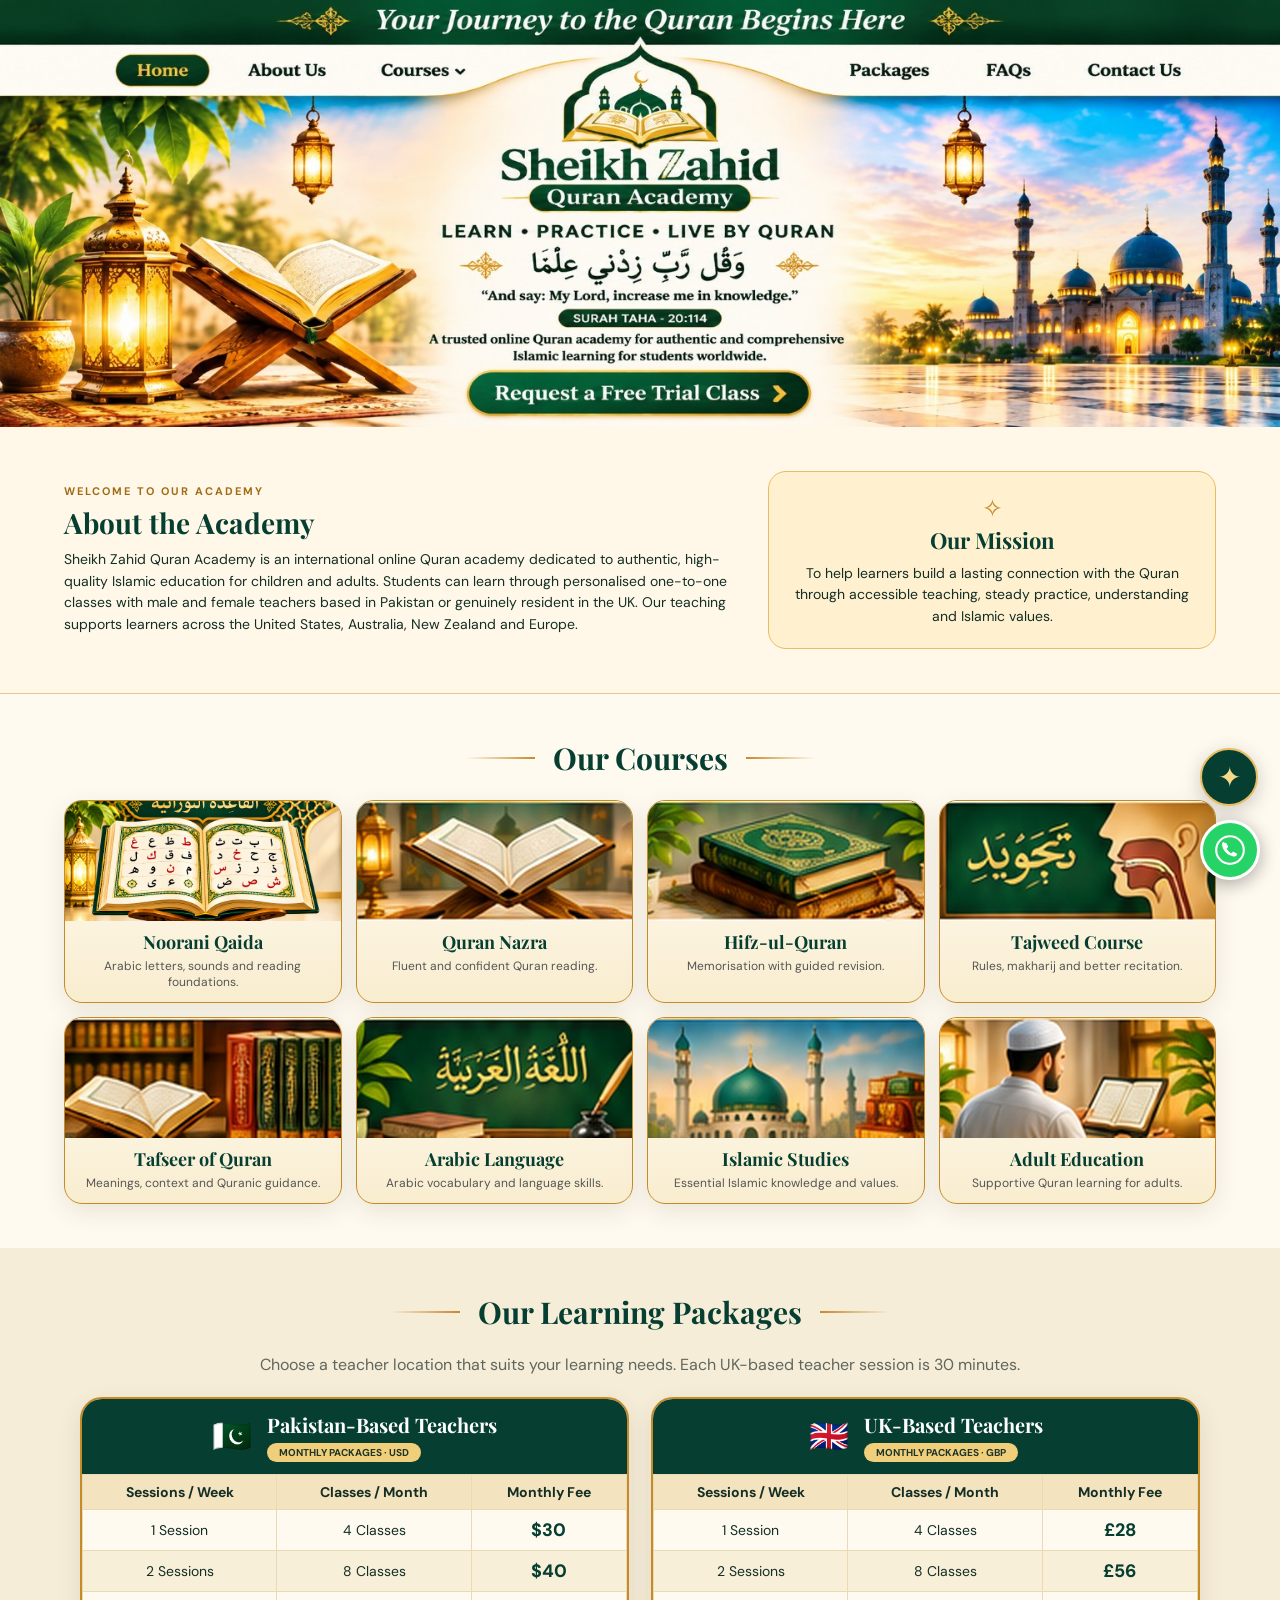
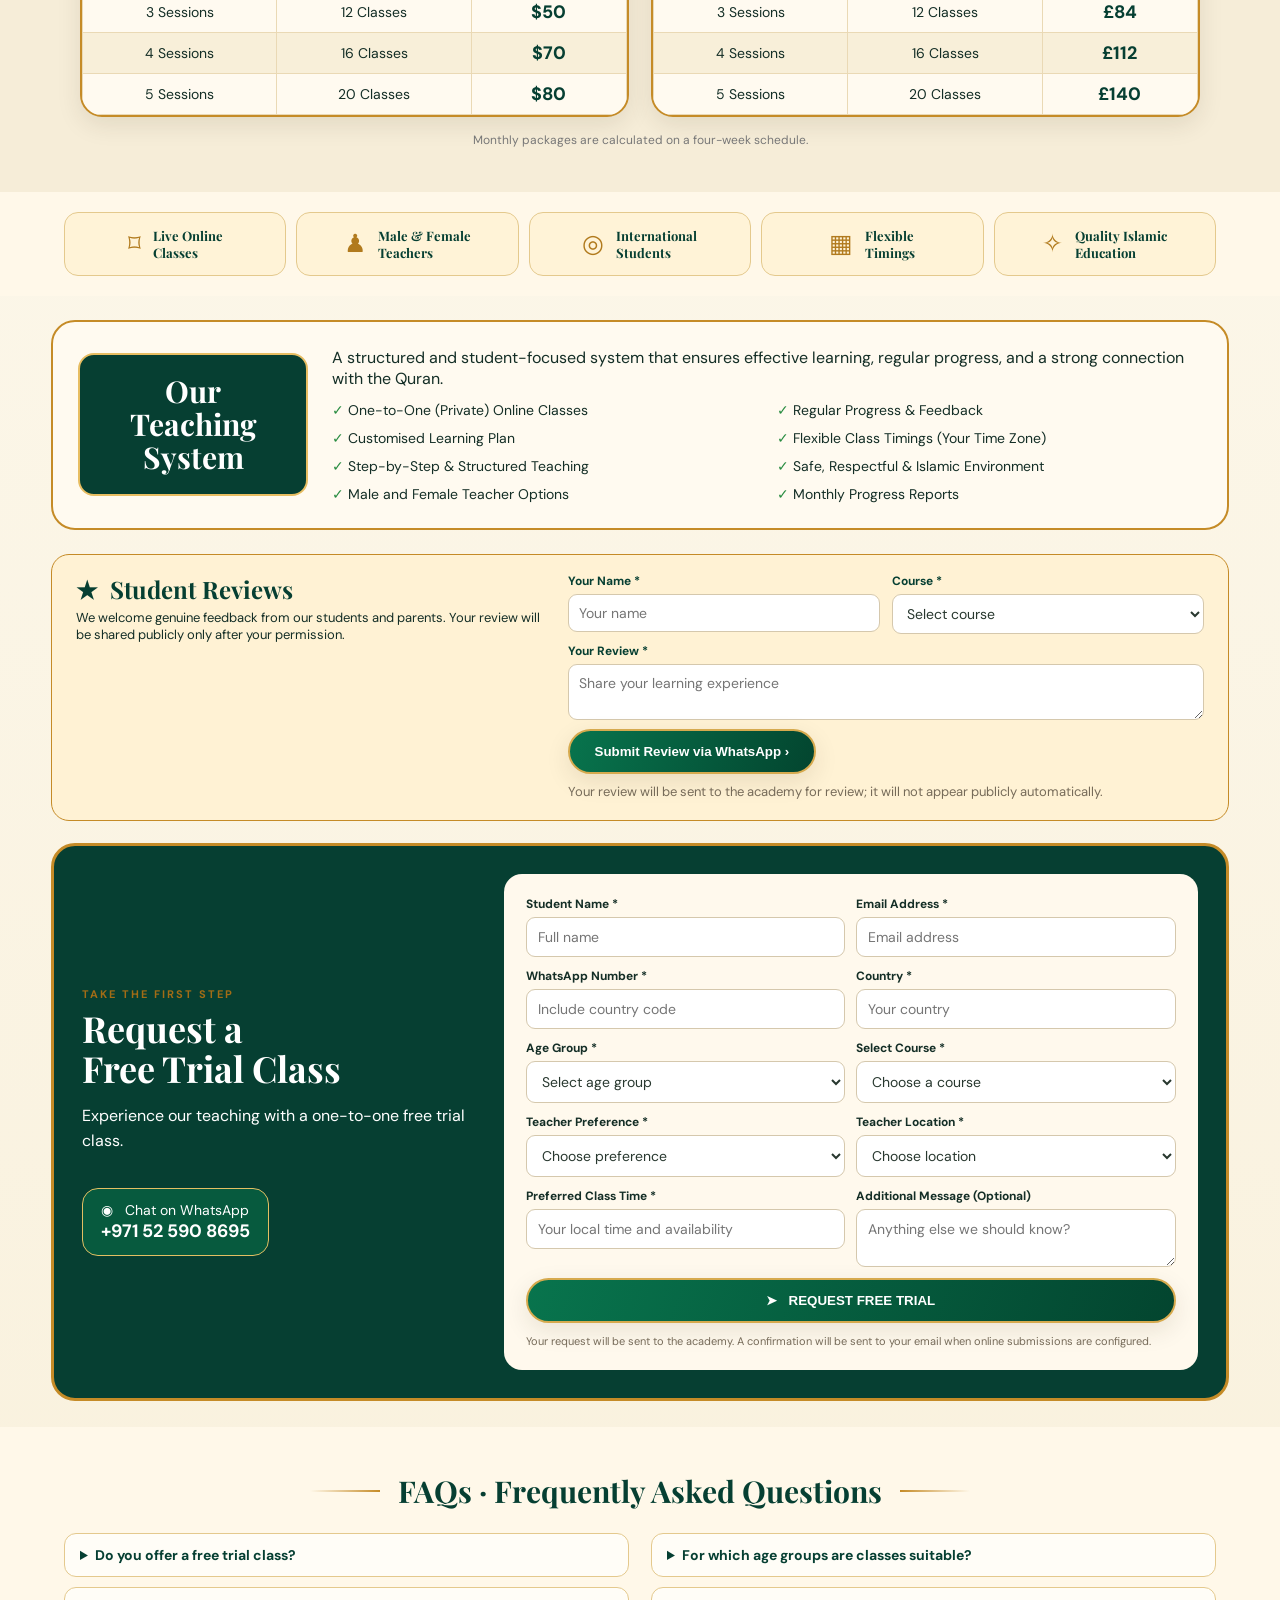
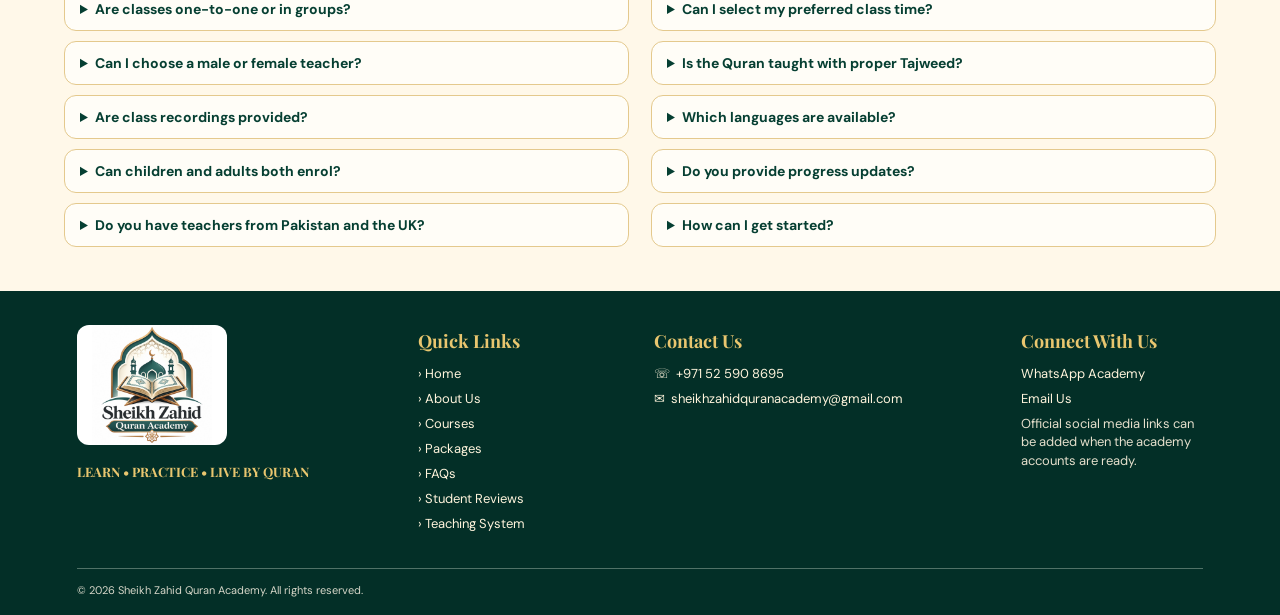
==== commit 766289f2: "Add files via upload" ====
--- a/index.html
+++ b/index.html
@@ -2,75 +2,53 @@
 <html lang="en">
 <head>
 <meta charset="utf-8"><meta name="viewport" content="width=device-width, initial-scale=1">
-<meta name="description" content="Personalised one-to-one online Quran classes for children and adults.">
-<meta name="theme-color" content="#073b32">
-<title>Sheikh Zahid Quran Academy</title>
-<link rel="preconnect" href="https://fonts.googleapis.com">
-<link href="https://fonts.googleapis.com/css2?family=DM+Sans:wght@400;500;600;700&family=Playfair+Display:wght@500;600;700&display=swap" rel="stylesheet">
+<meta name="theme-color" content="#063f32"><meta name="description" content="Sheikh Zahid Quran Academy offers one-to-one online Quran and Islamic education for children and adults worldwide.">
+<title>Sheikh Zahid Quran Academy | Learn • Practice • Live by Quran</title>
+<link rel="preconnect" href="https://fonts.googleapis.com"><link rel="preconnect" href="https://fonts.gstatic.com" crossorigin>
+<link href="https://fonts.googleapis.com/css2?family=Amiri:wght@400;700&family=DM+Sans:wght@400;500;600;700&family=Playfair+Display:wght@500;600;700&display=swap" rel="stylesheet">
 <link rel="stylesheet" href="styles.css">
 </head>
 <body>
-<div class="topline">✦ &nbsp; Personalised Online Quran Learning for Children and Adults &nbsp; ✦</div>
-<header class="header">
-<a class="brand" href="#home"><img src="academy-logo.jpeg" alt="Sheikh Zahid Quran Academy official logo"></a>
-<button class="menu-toggle" aria-label="Open menu" aria-expanded="false">☰</button>
-<nav class="nav"><a href="#home">Home</a><a href="#about">About</a><a href="#courses">Courses</a><a href="#teaching">Teaching</a><a href="#packages">Packages</a><a href="#faqs">FAQs</a><a class="nav-button" href="#trial">Free Trial Class</a></nav>
-</header>
 <main>
-<section class="hero" id="home">
-<div class="hero-copy">
-<p class="eyebrow">A THOUGHTFUL PATH TO QURAN LEARNING</p>
-<h1>Build a Lasting<br>Connection with<br>the <span>Qur’an</span></h1>
-<p class="tagline">Learn • Practice • Live by Quran</p>
-<p class="lead">Learn with care, consistency and personal guidance through one-to-one online classes designed around your goals and local time zone.</p>
-<div class="actions"><a class="btn gold" href="#trial">◉ &nbsp; Free Trial Class</a><a class="btn outline" href="#trial">Apply for Admission</a></div>
-<p class="checks">✓ One-to-one classes &nbsp; ✓ Children & adults &nbsp; ✓ Flexible timings</p>
+<section class="hero hero-exact-art" id="home" aria-label="Sheikh Zahid Quran Academy home">
+  <img class="hero-exact-image" src="assets/approved-hero-exact.png" alt="Sheikh Zahid Quran Academy: Your Journey to the Quran Begins Here, with the Quran, lanterns, mosque, academy logo, Quran verse and free trial invitation">
+  <a class="hero-hit hero-hit-home" href="#home" aria-label="Home"></a>
+  <a class="hero-hit hero-hit-about" href="#about" aria-label="About Us"></a>
+  <a class="hero-hit hero-hit-courses" href="#courses" aria-label="Courses"></a>
+  <a class="hero-hit hero-hit-packages" href="#packages" aria-label="Packages"></a>
+  <a class="hero-hit hero-hit-faqs" href="#faqs" aria-label="FAQs"></a>
+  <a class="hero-hit hero-hit-contact" href="#contact" aria-label="Contact Us"></a>
+  <a class="hero-hit hero-hit-trial" href="#trial" aria-label="Request a Free Trial Class"></a>
+</section>
+<section class="about section" id="about"><div class="about-copy"><p class="eyebrow">WELCOME TO OUR ACADEMY</p><h2>About the Academy</h2><p>Sheikh Zahid Quran Academy is an international online Quran academy dedicated to authentic, high-quality Islamic education for children and adults. Students can learn through personalised one-to-one classes with male and female teachers based in Pakistan or genuinely resident in the UK. Our teaching supports learners across the United States, Australia, New Zealand and Europe.</p></div><aside class="mission"><span>✧</span><h3>Our Mission</h3><p>To help learners build a lasting connection with the Quran through accessible teaching, steady practice, understanding and Islamic values.</p></aside></section>
+<section class="section courses" id="courses"><div class="section-title"><span></span><h2>Our Courses</h2><span></span></div><div class="course-grid">
+<article class="course"><img src="assets/noorani-qaida.png" alt="Noorani Qaida learning book"><h3>Noorani Qaida</h3><p>Arabic letters, sounds and reading foundations.</p></article>
+<article class="course"><img src="assets/quran-nazra.jpg" alt="Open Quran for reading"><h3>Quran Nazra</h3><p>Fluent and confident Quran reading.</p></article>
+<article class="course"><img src="assets/hifz-ul-quran.jpg" alt="Holy Quran for memorisation"><h3>Hifz-ul-Quran</h3><p>Memorisation with guided revision.</p></article>
+<article class="course"><img src="assets/tajweed.jpg" alt="Tajweed learning illustration"><h3>Tajweed Course</h3><p>Rules, makharij and better recitation.</p></article>
+<article class="course"><img src="assets/tafseer.jpg" alt="Quran and tafseer books"><h3>Tafseer of Quran</h3><p>Meanings, context and Quranic guidance.</p></article>
+<article class="course"><img src="assets/arabic-language.jpg" alt="Arabic language learning"><h3>Arabic Language</h3><p>Arabic vocabulary and language skills.</p></article>
+<article class="course"><img src="assets/islamic-studies.jpg" alt="Islamic studies and mosque"><h3>Islamic Studies</h3><p>Essential Islamic knowledge and values.</p></article>
+<article class="course"><img src="assets/adult-education.jpg" alt="Adult Quran learning"><h3>Adult Education</h3><p>Supportive Quran learning for adults.</p></article>
+</div></section>
+<section class="section packages" id="packages"><div class="section-title"><span></span><h2>Our Learning Packages</h2><span></span></div><p class="center muted">Choose a teacher location that suits your learning needs. Each UK-based teacher session is 30 minutes.</p><div class="package-grid">
+<div class="price-card"><header><b class="flag">🇵🇰</b><div><h3>Pakistan-Based Teachers</h3><small>MONTHLY PACKAGES · USD</small></div></header><table><thead><tr><th>Sessions / Week</th><th>Classes / Month</th><th>Monthly Fee</th></tr></thead><tbody><tr><td>1 Session</td><td>4 Classes</td><td>$30</td></tr><tr><td>2 Sessions</td><td>8 Classes</td><td>$40</td></tr><tr><td>3 Sessions</td><td>12 Classes</td><td>$50</td></tr><tr><td>4 Sessions</td><td>16 Classes</td><td>$70</td></tr><tr><td>5 Sessions</td><td>20 Classes</td><td>$80</td></tr></tbody></table></div>
+<div class="price-card"><header><b class="flag">🇬🇧</b><div><h3>UK-Based Teachers</h3><small>MONTHLY PACKAGES · GBP</small></div></header><table><thead><tr><th>Sessions / Week</th><th>Classes / Month</th><th>Monthly Fee</th></tr></thead><tbody><tr><td>1 Session</td><td>4 Classes</td><td>£28</td></tr><tr><td>2 Sessions</td><td>8 Classes</td><td>£56</td></tr><tr><td>3 Sessions</td><td>12 Classes</td><td>£84</td></tr><tr><td>4 Sessions</td><td>16 Classes</td><td>£112</td></tr><tr><td>5 Sessions</td><td>20 Classes</td><td>£140</td></tr></tbody></table></div></div><p class="package-note">Monthly packages are calculated on a four-week schedule.</p></section>
+<section class="feature-row"><div>⌑ <b>Live Online<br>Classes</b></div><div>♟ <b>Male & Female<br>Teachers</b></div><div>◎ <b>International<br>Students</b></div><div>▦ <b>Flexible<br>Timings</b></div><div>✧ <b>Quality Islamic<br>Education</b></div></section>
+<section class="teaching section" id="teaching"><div class="teaching-title"><h2>Our<br>Teaching<br>System</h2></div><div class="teaching-content"><p>A structured and student-focused system that ensures effective learning, regular progress, and a strong connection with the Quran.</p><div class="check-grid"><span>✓ One-to-One (Private) Online Classes</span><span>✓ Regular Progress & Feedback</span><span>✓ Customised Learning Plan</span><span>✓ Flexible Class Timings (Your Time Zone)</span><span>✓ Step-by-Step & Structured Teaching</span><span>✓ Safe, Respectful & Islamic Environment</span><span>✓ Male and Female Teacher Options</span><span>✓ Monthly Progress Reports</span></div></div></section>
+<section class="reviews section" id="reviews"><div class="reviews-copy"><h2>★ &nbsp;Student Reviews</h2><p>We welcome genuine feedback from our students and parents. Your review will be shared publicly only after your permission.</p></div><form class="review-form" id="reviewForm"><label>Your Name *<input name="reviewName" required placeholder="Your name"></label><label>Course *<select name="reviewCourse" required><option value="">Select course</option><option>Noorani Qaida</option><option>Quran Nazra</option><option>Hifz-ul-Quran</option><option>Tajweed Course</option><option>Tafseer of Quran</option><option>Arabic Language</option><option>Islamic Studies</option><option>Adult Education</option></select></label><label class="review-message">Your Review *<textarea name="reviewText" rows="2" required placeholder="Share your learning experience"></textarea></label><button class="green-button" type="submit">Submit Review via WhatsApp ›</button><p class="review-note" id="reviewNote">Your review will be sent to the academy for review; it will not appear publicly automatically.</p></form></section>
+<section class="trial section" id="trial"><div class="trial-intro"><p class="eyebrow light">TAKE THE FIRST STEP</p><h2>Request a<br>Free Trial Class</h2><p>Experience our teaching with a one-to-one free trial class.</p><a class="whatsapp-card" href="https://wa.me/971525908695?text=Assalamu%20Alaikum!%20I%20am%20interested%20in%20a%20free%20trial%20Quran%20class.">◉ &nbsp; Chat on WhatsApp<br><strong>+971 52 590 8695</strong></a></div>
+<form class="trial-form" id="trialForm"><label>Student Name *<input name="studentName" required autocomplete="name" placeholder="Full name"></label><label>Email Address *<input name="email" type="email" required placeholder="Email address"></label><label>WhatsApp Number *<input name="whatsapp" type="tel" required placeholder="Include country code"></label><label>Country *<input name="country" required placeholder="Your country"></label><label>Age Group *<select name="age" required><option value="">Select age group</option><option>Child</option><option>Teenager</option><option>Adult</option></select></label><label>Select Course *<select name="course" required><option value="">Choose a course</option><option>Noorani Qaida</option><option>Quran Nazra</option><option>Hifz-ul-Quran</option><option>Tajweed Course</option><option>Tafseer of Quran</option><option>Arabic Language</option><option>Islamic Studies</option><option>Adult Education</option></select></label><label>Teacher Preference *<select name="teacherPreference" required><option value="">Choose preference</option><option>Male Teacher</option><option>Female Teacher</option><option>No Preference</option></select></label><label>Teacher Location *<select name="teacherLocation" required><option value="">Choose location</option><option>Pakistan-Based Teacher</option><option>UK-Based Teacher</option></select></label><label>Preferred Class Time *<input name="classTime" required placeholder="Your local time and availability"></label><label class="trial-message-field">Additional Message (Optional)<textarea name="message" rows="2" placeholder="Anything else we should know?"></textarea></label><button class="green-button wide" type="submit">➤ &nbsp; REQUEST FREE TRIAL</button><p class="form-note wide" id="formNote">Your request will be sent to the academy. A confirmation will be sent to your email when online submissions are configured.</p></form></section>
+<section class="faq section" id="faqs"><div class="section-title"><span></span><h2>FAQs · Frequently Asked Questions</h2><span></span></div><div class="faq-grid"><details><summary>Do you offer a free trial class?</summary><p>Yes, one free trial class is available for new students.</p></details><details><summary>For which age groups are classes suitable?</summary><p>We offer learning options for children, teenagers and adults.</p></details><details><summary>Are classes one-to-one or in groups?</summary><p>Classes are private, one-to-one online lessons.</p></details><details><summary>Can I select my preferred class time?</summary><p>Yes. Timings are arranged around availability and the student's local time zone.</p></details><details><summary>Can I choose a male or female teacher?</summary><p>Yes, you may request a male or female teacher, subject to availability.</p></details><details><summary>Is the Quran taught with proper Tajweed?</summary><p>Yes. The Tajweed course covers rules, articulation points (makharij) and recitation improvement.</p></details><details><summary>Are class recordings provided?</summary><p>No. Class recordings are not provided.</p></details><details><summary>Which languages are available?</summary><p>Lessons and communication are available in English, Urdu and Arabic.</p></details><details><summary>Can children and adults both enrol?</summary><p>Yes. Our courses are available for children, teenagers and adults.</p></details><details><summary>Do you provide progress updates?</summary><p>Yes. Students receive monthly progress reports.</p></details><details><summary>Do you have teachers from Pakistan and the UK?</summary><p>Yes. Pakistan-based and UK-based teachers are available as separate package options.</p></details><details><summary>How can I get started?</summary><p>Complete the free trial form or contact us directly on WhatsApp.</p></details></div></section>
+</main>
+<footer class="footer" id="contact"><div class="footer-brand"><img src="assets/academy-logo.png" alt="Sheikh Zahid Quran Academy logo"><p>LEARN • PRACTICE • LIVE BY QURAN</p></div><div><h3>Quick Links</h3><a href="#home">› Home</a><a href="#about">› About Us</a><a href="#courses">› Courses</a><a href="#packages">› Packages</a><a href="#faqs">› FAQs</a><a href="#reviews">› Student Reviews</a><a href="#teaching">› Teaching System</a></div><div><h3>Contact Us</h3><a href="https://wa.me/971525908695">☏ &nbsp;+971 52 590 8695</a><a href="mailto:sheikhzahidquranacademy@gmail.com">✉ &nbsp;sheikhzahidquranacademy@gmail.com</a></div><div><h3>Connect With Us</h3><a href="https://wa.me/971525908695" target="_blank" rel="noopener">WhatsApp Academy</a><a href="mailto:sheikhzahidquranacademy@gmail.com">Email Us</a><p class="social-note">Official social media links can be added when the academy accounts are ready.</p></div><small class="copyright">© <span id="year"></span> Sheikh Zahid Quran Academy. All rights reserved.</small></footer><div class="chatbot-launcher" id="chatLauncher" aria-label="Open academy assistant" role="button" tabindex="0">✦</div>
+<div class="chatbot-panel" id="chatPanel" aria-label="Academy assistant" hidden>
+ <div class="chatbot-head"><div><strong>Academy Assistant</strong><small>Sheikh Zahid Quran Academy</small></div><button type="button" id="chatClose" aria-label="Close chat">×</button></div>
+ <div class="chatbot-messages" id="chatMessages"><p class="bot-message">Assalamu Alaikum! How can I help you with our courses, packages or free trial?</p></div>
+ <div class="chatbot-quick"><button type="button" data-question="What courses do you offer?">Courses</button><button type="button" data-question="What are your packages?">Packages</button><button type="button" data-question="How can I book a free trial?">Free trial</button></div>
+ <form id="chatForm"><input id="chatInput" aria-label="Type your question" placeholder="Type your question..." autocomplete="off"><button type="submit">Send</button></form>
 </div>
-<div class="hero-art">
-<div class="arch"><div class="crescent">☾</div><p class="arabic" lang="ar" dir="rtl">وَقُل رَّبِّ زِدْنِي عِلْمًا</p><p class="translation">“And say: My Lord, increase me in knowledge.”</p><span class="verse">SURAH TAHA · 20:114</span></div>
-<div class="lantern left">✧</div><div class="lantern right">✧</div><div class="book"><i></i><i></i></div>
-</div>
-</section>
-<section class="trust"><div><b>01</b>Personalised one-to-one learning</div><div><b>02</b>Male & female teacher options</div><div><b>03</b>Flexible local time zones</div><div><b>04</b>Monthly progress reports</div></section>
-<section class="section" id="about"><p class="eyebrow">WELCOME TO OUR ACADEMY</p><h2>A caring and structured way to learn the Quran</h2><p class="lead centered">Sheikh Zahid Quran Academy supports children and adults through individual attention, patient guidance and lessons shaped around each student's level and goals.</p><div class="three">
-<article><strong>۞</strong><h3>Learning for every age</h3><p>Suitable pathways for children, beginners and adults returning to Quran learning.</p></article>
-<article><strong>✦</strong><h3>Choice of teacher</h3><p>Choose a male or female teacher, with Pakistan-based and UK-based options.</p></article>
-<article><strong>◷</strong><h3>Flexible scheduling</h3><p>Arrange one-to-one lessons around your availability and local time zone.</p></article>
-</div></section>
-<section class="section courses" id="courses"><p class="eyebrow">OUR LEARNING PATHWAYS</p><h2>Courses for every step of your journey</h2><p class="lead centered">Start with the foundations or deepen your understanding with a course suited to your needs.</p><div class="course-grid">
-<article><small>01</small><h3>Noorani Qaida</h3><p>Build strong foundations in Arabic letters, sounds and basic reading.</p></article>
-<article><small>02</small><h3>Quran Nazra</h3><p>Develop fluency and confidence in reading the Holy Quran.</p></article>
-<article><small>03</small><h3>Hifz-ul-Quran</h3><p>Structured memorisation with revision and steady learning goals.</p></article>
-<article><small>04</small><h3>Tajweed</h3><p>Learn Tajweed rules, makharij and improve the quality of recitation.</p></article>
-<article><small>05</small><h3>Quran Tafseer</h3><p>Explore meanings, context and lessons from the Quran.</p></article>
-<article><small>06</small><h3>Arabic Language</h3><p>Learn useful Arabic vocabulary, grammar and language skills.</p></article>
-<article><small>07</small><h3>Islamic Studies</h3><p>Study essential Islamic knowledge, values and everyday practice.</p></article>
-<article><small>08</small><h3>Adult Education</h3><p>A supportive learning path for adults at every starting level.</p></article>
-</div></section>
-<section class="teaching" id="teaching"><p class="eyebrow">A PERSONAL LEARNING EXPERIENCE</p><h2>Teaching that fits your needs</h2><p class="lead centered">Every student is different. We help you choose a learning arrangement that feels comfortable and works with your routine.</p><div class="teaching-grid">
-<article><b>01</b><h3>One-to-one classes</h3><p>Individual lessons focused on the student's pace, level and goals.</p></article>
-<article><b>02</b><h3>Teacher preference</h3><p>Choose a male or female teacher according to your preference.</p></article>
-<article><b>03</b><h3>Location options</h3><p>Pakistan-based and UK-based teacher options with separate packages.</p></article>
-<article><b>04</b><h3>Progress updates</h3><p>Monthly progress reports are provided. Class recordings are not provided.</p></article>
-</div></section>
-<section class="section packages" id="packages"><p class="eyebrow">SIMPLE LEARNING OPTIONS</p><h2>Choose a package that suits you</h2><p class="lead centered">Packages are arranged according to teacher location and lesson plan. Contact us for current fees and availability.</p><div class="package-grid">
-<article><small>PAKISTAN-BASED TEACHER</small><h3>Flexible Learning</h3><p>One-to-one online lessons with a Pakistan-based teacher.</p><a href="#trial">Enquire about fees →</a></article>
-<article class="featured"><small>UK-BASED TEACHER</small><h3>International Learning</h3><p>One-to-one online lessons with a UK-based teacher.</p><a href="#trial">Enquire about fees →</a></article>
-</div><p class="note">One free trial class is available for new students. Final package details and fees are confirmed during enquiry.</p></section>
-<section class="trial" id="trial"><div><p class="eyebrow">TAKE THE FIRST STEP</p><h2>Begin your Quran learning journey</h2><p>Tell us about your learning goals. Our team will help with course options, teacher preferences and available timings.</p><a class="btn gold" href="mailto:sheikhzahidquranacademy@gmail.com?subject=Free%20Trial%20Class%20Enquiry">Request a Free Trial</a></div><aside><strong>✦</strong><h3>Your first step starts here</h3><p>Learn • Practice • Live by Quran</p></aside></section>
-<section class="section faq" id="faqs"><p class="eyebrow">HELPFUL INFORMATION</p><h2>Frequently asked questions</h2>
-<details><summary>Are classes one-to-one?</summary><p>Yes. Lessons are arranged individually for each student.</p></details>
-<details><summary>Can I choose a male or female teacher?</summary><p>Yes. Students or parents can request their preferred teacher gender.</p></details>
-<details><summary>Do you offer Pakistan-based and UK-based teachers?</summary><p>Yes. Both options are available, with separate package pricing.</p></details>
-<details><summary>Are class recordings provided?</summary><p>No. Class recordings are not provided. Monthly progress reports are shared.</p></details>
-<details><summary>Can lesson times suit my country?</summary><p>We aim to arrange lesson times around the student's local time zone and availability.</p></details>
-</section>
-</main>
-<footer><img src="academy-logo.jpeg" alt="Sheikh Zahid Quran Academy"><p>Learn • Practice • Live by Quran</p><a href="mailto:sheikhzahidquranacademy@gmail.com">sheikhzahidquranacademy@gmail.com</a><small>© <span id="year"></span> Sheikh Zahid Quran Academy. All rights reserved.</small></footer>
-<script src="script.js"></script><script>
-document.getElementById('year').textContent=new Date().getFullYear();
-const toggle=document.querySelector('.menu-toggle'),nav=document.querySelector('.nav');
-toggle.addEventListener('click',()=>{const open=nav.classList.toggle('open');toggle.setAttribute('aria-expanded',String(open));});
-nav.querySelectorAll('a').forEach(a=>a.addEventListener('click',()=>{nav.classList.remove('open');toggle.setAttribute('aria-expanded','false');}));
-</script>
+
+<a class="floating-wa" href="https://wa.me/971525908695?text=Assalamu%20Alaikum!%20I%20am%20interested%20in%20Sheikh%20Zahid%20Quran%20Academy." aria-label="Chat with Sheikh Zahid Quran Academy on WhatsApp" target="_blank" rel="noopener"><svg viewBox="0 0 32 32" aria-hidden="true"><circle cx="16" cy="16" r="13" fill="none" stroke="currentColor" stroke-width="2"/><path d="M11 9.5c.5-.6 1.2-.5 1.6.2l1.4 2.5c.3.5.2 1-.2 1.4l-1 1c1 2 2.5 3.5 4.5 4.5l1-1c.4-.4.9-.5 1.4-.2l2.5 1.4c.7.4.8 1.1.2 1.6-.8.9-2 1.4-3.2 1.2-5.5-.9-9.8-5.2-10.7-10.7-.2-1.2.3-2.4 1.2-3.2z" fill="currentColor"/></svg></a>
+<script src="script.js"></script>
 </body></html>
--- a/styles.css
+++ b/styles.css
@@ -1,55 +1,327 @@
-/* Sheikh Zahid Quran Academy — homepage visual refinement
-   Keeps the existing HTML, course content and official logo unchanged. */
-:root{--emerald:#103d35;--emerald-deep:#092b27;--gold:#c6a15a;--gold-light:#ead8a8;--cream:#fbf8f0;--ink:#173c36;--muted:#697a72;--line:#e8dfcd}
-html{scroll-behavior:smooth;scroll-padding-top:90px}
-body{background:var(--cream);color:var(--ink)}
-.top{background:var(--emerald-deep);color:#eadfca;padding:9px 16px;letter-spacing:.14em;font-size:10px}
-header{max-width:1240px;padding:15px 28px;min-height:92px}
-.logo{width:148px;max-height:76px;object-fit:contain}
-nav{gap:27px}
-nav a{font-size:13px;font-weight:600;transition:color .2s ease}
-nav a:hover{color:var(--gold)}
-.navcta,.btn{background:linear-gradient(135deg,#d1b16e,#a77c39);color:#fff!important;border:1px solid #dfc58e;border-radius:3px;padding:13px 22px;box-shadow:0 8px 22px #a77c3925;font-weight:700;letter-spacing:.02em;transition:transform .2s,box-shadow .2s}
-.navcta:hover,.btn:hover{transform:translateY(-2px);box-shadow:0 12px 25px #a77c3940}
-.hero{position:relative;isolation:isolate;max-width:none;width:100%;min-height:590px;padding:82px max(5%,calc((100% - 1160px)/2));gap:55px;overflow:hidden;background:radial-gradient(ellipse at 78% 42%,#f0e4c9 0%,#f6efdf 28%,transparent 58%),linear-gradient(115deg,#fffdf8 0%,#f8f2e5 54%,#eee2c9 100%)}
-.hero:before{content:"";position:absolute;inset:18px 22px;border:1px solid #c7a35d55;pointer-events:none;z-index:-1}
-.hero:after{content:"";position:absolute;width:520px;height:520px;border:1px solid #c6a15a35;border-radius:50%;right:-175px;top:-205px;box-shadow:0 0 0 22px #c6a15a0b,0 0 0 48px #c6a15a0a;z-index:-1}
-.hero>div:first-child{max-width:610px}
-.hero small,section>small,.teaching small,.trial small{color:#9a7133;letter-spacing:.2em;font-size:10px}
-.hero h1{font-size:clamp(42px,5.2vw,68px);line-height:1.08;letter-spacing:-.025em;color:#123d36;margin:20px 0}
-.hero h1 i,h2 i{color:#aa813f}
-.hero p{font-size:16px;line-height:1.9;color:#65766e;max-width:540px}
-.hero .checks{font-size:12px;line-height:2;color:#52675e;margin-top:27px;letter-spacing:.015em}
-.heroart{position:relative;min-height:410px;background:transparent;isolation:isolate}
-.heroart:before{content:"";position:absolute;width:min(100%,390px);height:390px;border-radius:50%;background:radial-gradient(circle,#dfc99540 0 48%,transparent 69%);z-index:-1}
-.arch{position:relative;width:min(100%,355px);min-height:365px;padding:76px 30px 35px;background:linear-gradient(160deg,#174b40 0%,#0b302b 100%);border:1px solid #c8a65f;border-radius:49% 49% 5px 5px;box-shadow:0 22px 50px #0b302b30,inset 0 0 0 7px #ffffff08,inset 0 0 0 9px #d0ad6650;text-align:center;display:flex;flex-direction:column;align-items:center;justify-content:center;gap:18px}
-.arch:before{content:"";position:absolute;inset:15px;border:1px solid #d3b87580;border-radius:48% 48% 3px 3px;pointer-events:none}
-.arch:after{content:"✦  ۞  ✦";position:absolute;bottom:19px;color:#d7b875;font-size:13px;letter-spacing:.35em}
-.arch b{font-size:30px;color:#e4c77f;font-weight:400}
-.arch p{font-family:"Amiri","Noto Naskh Arabic","Traditional Arabic",serif;font-size:clamp(29px,3.1vw,39px);line-height:1.9;color:#f2d995;margin:0 auto;max-width:100%;font-weight:700;text-shadow:0 2px 12px #0003}
-.arch strong{font-family:"Playfair Display",Georgia,serif;font-size:17px;line-height:1.55;font-weight:500;color:#fff8e9;max-width:260px}
-.arch small{display:block;margin:0;color:#dfc17c;font-size:10px;letter-spacing:.18em}
-.stats{background:#eee8d9;border-top:1px solid #e1d5bd;border-bottom:1px solid #e1d5bd;gap:7%;padding:27px 20px}
-.stats b{font-size:27px;color:#a47a39}.stats span{font-size:11px;letter-spacing:.04em}
-.section{max-width:1160px;padding:88px 28px}
-.intro{gap:70px;align-items:center}.intro h2,h2{color:#153e37}
-.intro h2{font-size:clamp(36px,4vw,49px);line-height:1.15}
-.intro p{font-size:15px;line-height:2}
-.courses{background:linear-gradient(180deg,#f2eee4,#f8f5ed)}
-.courses .section{padding-top:85px;padding-bottom:90px}
-.grid{gap:16px;margin-top:35px}
-.grid article{position:relative;border:1px solid #e7ddca;border-radius:5px;padding:27px 23px;background:linear-gradient(145deg,#fffefa,#fdfaf3);box-shadow:0 8px 22px #173c3608;transition:transform .22s,box-shadow .22s,border-color .22s}
-.grid article:hover{transform:translateY(-5px);border-color:#c6a15a;box-shadow:0 16px 30px #173c3612}
-.grid label{display:inline-flex;width:34px;height:34px;align-items:center;justify-content:center;border:1px solid #d7bd86;border-radius:50%;color:#9d763b;font-weight:700}
-.grid h3{color:#173f37;font-size:19px;margin:18px 0 8px}.grid p{font-size:13px;line-height:1.8}
-.teaching{background:linear-gradient(125deg,#0b302b,#174a40);padding-top:82px;padding-bottom:82px;position:relative;overflow:hidden}
-.teaching:after{content:"";position:absolute;width:360px;height:360px;border:1px solid #d3b87525;border-radius:50%;right:-130px;bottom:-190px;box-shadow:0 0 0 25px #d3b87508,0 0 0 55px #d3b87508}
-.teaching h2,.trial h2{color:#fff8e9;font-size:clamp(36px,4vw,49px)}
-.teaching p,.teaching span{color:#d1ddd5;line-height:1.9}.teaching li{padding:19px 0;border-bottom:1px solid #ffffff25}.teaching li b{color:#f0d69b;font-size:14px}.teaching li span{font-size:13px}
-.packages{gap:20px}.packages article{border:1px solid #e5dac4;border-radius:5px;padding:30px;box-shadow:0 8px 25px #173c3608}.packages .dark{background:linear-gradient(145deg,#174a40,#0b302b);border-color:#b99450}.packages h3{font-size:23px}.packages p{line-height:1.8;font-size:13px}
-.trial{background:linear-gradient(125deg,#0b302b,#174a40);padding-top:82px;padding-bottom:82px}.trial form{border:1px solid #d9c18d;border-radius:5px;padding:30px;box-shadow:0 18px 45px #061d1a40;gap:15px}.trial h3{color:#153e37;font-size:24px}.trial label{font-size:12px;color:#35564d}.trial input,.trial select{padding:12px;border:1px solid #ded8cb;border-radius:3px;background:#fffefa;font:13px 'DM Sans',Arial,sans-serif}.trial input:focus,.trial select:focus{outline:2px solid #d6b879;outline-offset:1px}.trial .note{color:#78877f;line-height:1.6}
-.faq details{border-top:1px solid #e5dccb;padding:19px 5px}.faq summary{color:#173f37;font-size:14px}.faq details p{line-height:1.8}
-footer{background:#092b27;border-top:2px solid #b99350;padding:38px 25px}footer img{width:105px;max-height:70px;object-fit:contain}footer p{color:#e0c27d}
-@media(max-width:760px){header{min-height:78px;padding:10px 18px}.logo{width:108px}.hero{min-height:0;padding:58px 25px 52px;gap:25px}.hero:before{inset:10px}.hero h1{font-size:43px}.hero p{font-size:14px}.heroart{min-height:320px}.arch{width:min(100%,310px);min-height:315px;padding:62px 24px 35px}.arch p{font-size:30px}.stats{padding:22px 25px}.section{padding:62px 23px}.intro{gap:20px}.courses .section{padding-top:62px;padding-bottom:65px}.grid{gap:12px}.grid article{padding:21px 17px}.teaching,.trial{padding:62px 24px}.packages article{padding:25px}.trial form{padding:23px}nav{top:108px;border-top:1px solid #e8dfcd}}
-@media(max-width:430px){.hero h1{font-size:39px}.heroart{min-height:290px}.arch{min-height:285px;width:275px}.arch p{font-size:27px}.grid{grid-template-columns:1fr 1fr}.grid article{padding:18px 14px}.grid h3{font-size:16px}.grid p{font-size:11px}.checks{font-size:10px}.stats{gap:17px 25px}}
-*{box-sizing:border-box}html{scroll-behavior:smooth}body{margin:0;background:#fbfaf6;color:#193b38;font:15px/1.7 'DM Sans',Arial,sans-serif}.top{background:#123f3b;color:#e9dfc7;text-align:center;padding:8px;font-size:11px;letter-spacing:.1em}header{max-width:1160px;margin:auto;padding:12px 24px;display:flex;align-items:center;justify-content:space-between} .logo{width:135px}nav{display:flex;gap:24px;align-items:center}nav a,footer a{color:inherit;text-decoration:none;font-size:13px}.navcta,.btn{background:#b38a4c;color:white;padding:12px 18px;text-decoration:none;border:0;display:inline-block;cursor:pointer}.menu{display:none}.hero{max-width:1160px;margin:auto;padding:75px 5%;min-height:510px;display:grid;grid-template-columns:1.1fr .9fr;align-items:center;gap:45px}.hero small,section>small,.teaching small,.trial small{letter-spacing:.17em;color:#a77e3e;font-size:10px;font-weight:bold}.hero h1,h2{font:600 clamp(36px,5vw,60px)/1.15 'Playfair Display',Georgia,serif;margin:15px 0}.hero h1 i,h2 i{color:#a77e3e;font-style:normal}.hero p{color:#687872;max-width:560px;font-size:16px}.link{margin-left:20px;color:#123f3b;text-decoration:none;font-weight:bold;font-size:13px}.checks{font-size:11px;color:#77847e;margin-top:28px}.heroart{display:grid;place-items:center;min-height:320px;background:radial-gradient(circle,#eee7d7 0 48%,transparent 49%)}.arch{background:#123f3b;color:#f7f1e5;border-radius:48% 48% 4px 4px;width:290px;min-height:260px;text-align:center;padding:42px 20px 25px;box-shadow:0 15px 35px #123f3b22}.arch b{font-size:32px;color:#d6b477}.arch p{font:25px Georgia;color:#fff}.arch strong{font:16px 'Playfair Display',serif}.arch small{display:block;margin-top:16px;color:#d6b477;font-size:9px}.stats{background:#f0ede4;display:flex;justify-content:center;gap:9%;padding:22px}.stats div{display:flex;flex-direction:column}.stats b{font:24px 'Playfair Display';color:#a77e3e}.stats span{font-size:11px;color:#78847e}.section{max-width:1100px;margin:auto;padding:75px 25px}.intro{display:grid;grid-template-columns:1fr 1fr;gap:55px}.intro h2{font-size:42px}.intro p,.muted{color:#687872}.courses{background:#f3f0e8}.grid{display:grid;grid-template-columns:repeat(4,1fr);gap:14px;margin-top:30px}.grid article,.packages article{background:white;padding:24px;border:1px solid #eee8dc}.grid label{color:#b38a4c;font-size:12px}.grid h3,.packages h3{font:600 19px 'Playfair Display'}.grid p,.packages p{font-size:12px;color:#77847e}.teaching{background:#123f3b;color:#fff;padding:70px max(25px,calc((100% - 1050px)/2));display:grid;grid-template-columns:1fr 1fr;gap:70px}.teaching h2,.trial h2{font-size:43px}.teaching p,.teaching span,.trial p{color:#c4d1ca}.teaching ul{list-style:none;margin:0;padding:0}.teaching li{padding:17px 0;border-bottom:1px solid #ffffff2b;display:flex;flex-direction:column}.teaching li b{font-size:14px}.teaching li span{font-size:12px}.packages{display:grid;grid-template-columns:1fr 1fr;gap:18px;margin-top:25px}.packages article>small{font-size:10px;letter-spacing:.1em;color:#a77e3e}.packages a{color:#123f3b;font-size:13px;font-weight:bold;text-decoration:none}.packages .dark{background:#123f3b;color:#fff}.packages .dark p{color:#c4d1ca}.packages .dark a{color:#e4c995}.note{font-size:10px;color:#87928c}.trial{background:#174a44;color:#fff;padding:70px max(25px,calc((100% - 1100px)/2));display:grid;grid-template-columns:1fr 1fr;gap:55px;align-items:center}.trial a{color:white}.trial form{background:#fff;color:#193b38;padding:25px;display:grid;grid-template-columns:1fr 1fr;gap:12px}.trial h3{grid-column:1/-1;font:600 22px 'Playfair Display';margin:0}.trial label{font-size:11px;font-weight:bold;display:flex;flex-direction:column;gap:5px}.trial input,.trial select{padding:10px;border:1px solid #dce2dc;font:12px Arial}.trial button,.trial .note{grid-column:1/-1}.faq{max-width:850px}.faq details{border-top:1px solid #e2ded3;padding:17px 4px}.faq summary{font-weight:bold;cursor:pointer}.faq details p{font-size:13px;color:#718079}footer{background:#102f2c;color:#e8eee9;padding:35px 25px;display:flex;align-items:center;justify-content:center;gap:25px;flex-wrap:wrap;font-size:11px}footer img{width:100px}footer p{color:#d6b477;font-family:Georgia}footer span{color:#b6c2bc}@media(max-width:760px){header{padding:10px 18px}.logo{width:110px}.menu{display:block;background:none;border:0;font-size:25px;color:#123f3b}nav{display:none;position:absolute;z-index:4;top:110px;left:0;right:0;background:#fbfaf6;padding:20px;box-shadow:0 10px 20px #0001;flex-direction:column}nav.open{display:flex}.hero{grid-template-columns:1fr;padding:50px 24px}.heroart{min-height:290px}.stats{display:grid;grid-template-columns:1fr 1fr;gap:20px 35px}.intro,.teaching,.trial{grid-template-columns:1fr;gap:25px}.section{padding:55px 23px}.grid{grid-template-columns:1fr 1fr}.teaching,.trial{padding:55px 24px}.packages{grid-template-columns:1fr}.trial form{grid-template-columns:1fr}.trial h3,.trial button,.trial .note{grid-column:auto}.link{display:inline-block;margin:15px 0 0 10px}}@media(max-width:430px){.grid{grid-template-columns:1fr}.hero h1{font-size:42px}.checks{line-height:2.2}footer{flex-direction:column;gap:8px}}
+:root{--green:#063f32;--deep:#032f27;--gold:#c58b27;--gold2:#e7bd62;--cream:#fff8e9;--ink:#142e26;--muted:#5f665e;--line:#e4c98d;--shadow:0 8px 24px rgba(48,35,12,.10)}*{box-sizing:border-box}html{scroll-behavior:smooth}body{margin:0;background:linear-gradient(180deg,#fffdf6,#f8efd9);color:var(--ink);font-family:"DM Sans",Arial,sans-serif}.top-line{height:40px;background:var(--deep);color:#fff4d8;display:flex;align-items:center;justify-content:center;gap:24px;font:italic 700 20px "Playfair Display",serif;letter-spacing:.2px}.ornament{color:var(--gold2);font-style:normal}.header{min-height:104px;display:grid;grid-template-columns:minmax(0,1fr) 126px minmax(0,1fr);align-items:center;padding:8px max(4vw,24px);background:rgba(255,250,237,.98);border-bottom:2px solid var(--gold);position:relative;z-index:5}.nav{display:flex;align-items:center;gap:clamp(12px,2.6vw,36px)}.nav-right{justify-content:flex-end}.nav a{color:#182c24;text-decoration:none;font-weight:700;font-size:15px}.nav a:hover{color:#a36b0d}.brand{grid-column:2;grid-row:1;position:static;transform:none;width:116px;height:96px;margin:0 auto;display:flex;align-items:center;justify-content:center;z-index:2;background:transparent}.brand img{width:100%;height:100%;object-fit:contain;filter:drop-shadow(0 2px 2px #b99b6030);background:transparent}.menu-toggle{display:none}.hero{min-height:460px;position:relative;display:flex;align-items:center;justify-content:space-between;padding:50px clamp(24px,7vw,100px);gap:28px;background:linear-gradient(90deg,rgba(2,53,41,.88),rgba(2,53,41,.25) 55%,rgba(2,53,41,.08)),url("assets/hero-artwork.png") center/cover no-repeat;color:#fff}.hero-copy{max-width:490px}.tagline{color:#f4d17d;font-weight:700;letter-spacing:2px;font-size:13px}.hero h1{font:700 clamp(36px,4.5vw,58px)/1.08 "Playfair Display",serif;margin:16px 0}.hero h1 em{color:#e8bd59}.hero-sub{font-size:17px;max-width:430px;line-height:1.6}.gold-button,.green-button{display:inline-flex;align-items:center;justify-content:center;gap:12px;text-decoration:none;border-radius:30px;padding:13px 25px;font-weight:700;border:2px solid var(--gold2);background:linear-gradient(110deg,#e9bd58,#c88a22);color:#17372c;box-shadow:var(--shadow)}.gold-button{margin-top:12px}.verse-panel{width:min(42%,420px);padding:30px 22px;text-align:center;background:rgba(2,55,43,.86);border:3px solid var(--gold2);outline:1px solid #fff1c5;outline-offset:-9px;border-radius:46% 46% 18px 18px;box-shadow:0 10px 32px #0005}.verse-flourish{color:var(--gold2);font-size:24px}.arabic{font:700 clamp(27px,3vw,40px) Amiri,serif;color:#f3cc70;margin:12px 0}.verse-panel p:not(.arabic){line-height:1.5}.verse-panel small{display:inline-block;background:#d9a63d;color:#17372c;border-radius:20px;padding:5px 14px;font-weight:700}.section{padding:44px clamp(18px,5vw,70px)}.about{display:grid;grid-template-columns:190px 1.5fr 1fr;align-items:center;gap:22px;background:#fff8e9;border-bottom:1px solid var(--line)}.about-art{height:130px;border-radius:90px 90px 18px 18px;background:url("assets/hero-artwork.png") 68% center/cover}.eyebrow{color:#a26c16;font-size:11px;letter-spacing:2px;font-weight:700;margin:0 0 6px}.about h2,.section-title h2,.mission h3,.reviews h2{font:700 28px "Playfair Display",serif;color:var(--green);margin:0 0 8px}.about-copy p:last-child,.mission p{line-height:1.55;font-size:14px;margin:0}.mission{background:#fff0cf;border:1px solid var(--gold2);border-radius:18px;padding:20px;text-align:center}.mission span{font-size:25px;color:var(--gold)}.mission h3{font-size:22px}.section-title{display:flex;align-items:center;justify-content:center;gap:18px;margin-bottom:22px}.section-title span{height:2px;width:70px;background:linear-gradient(90deg,transparent,var(--gold))}.section-title span:last-child{transform:rotate(180deg)}.section-title h2{font-size:30px;margin:0}.courses{background:#fffaf0}.course-grid{display:grid;grid-template-columns:repeat(4,1fr);gap:14px;max-width:1200px;margin:auto}.course{overflow:hidden;background:linear-gradient(#fffdf7,#f9edcf);border:1.5px solid var(--gold);border-radius:18px;box-shadow:var(--shadow);text-align:center}.course img{display:block;width:100%;height:120px;object-fit:cover}.course h3{font:700 18px "Playfair Display",serif;color:var(--green);margin:9px 8px 4px}.course p{font-size:12px;margin:0 10px 12px;color:#555}.packages{background:#f6edd8}.center{text-align:center}.muted{color:var(--muted);margin:0 0 22px}.package-grid{display:grid;grid-template-columns:1fr 1fr;gap:22px;max-width:1120px;margin:auto}.price-card{overflow:hidden;border:2px solid var(--gold);border-radius:22px;background:#fffaf0;box-shadow:var(--shadow)}.price-card header{display:flex;align-items:center;justify-content:center;gap:15px;background:var(--green);color:white;padding:12px}.price-card h3{font:700 20px "Playfair Display",serif;margin:0}.price-card small{display:inline-block;color:#1c3529;background:#f0ce7a;padding:3px 12px;border-radius:20px;font-size:10px;font-weight:700;margin-top:5px}.flag{font-size:32px}.price-card table{border-collapse:collapse;width:100%;text-align:center;font-size:14px}.price-card th{background:#f3e3bf}.price-card td,.price-card th{padding:8px 5px;border:1px solid #ead9b5}.price-card tbody tr:nth-child(even){background:#f8efd9}.price-card td:last-child{font-weight:800;color:var(--green);font-size:18px}.package-note{text-align:center;color:#777;font-size:12px;margin:15px 0 0}.feature-row{display:grid;grid-template-columns:repeat(5,1fr);gap:10px;padding:20px clamp(18px,5vw,70px);background:#fff8e9}.feature-row div{display:flex;align-items:center;justify-content:center;gap:12px;padding:14px 8px;background:#fff3d7;border:1px solid var(--line);border-radius:14px;color:#b17a1d;font-size:25px}.feature-row b{font:700 13px "Playfair Display",serif;color:var(--green)}.teaching{display:grid;grid-template-columns:230px 1fr;gap:24px;align-items:center;background:#fffaf0;border:2px solid var(--gold);border-radius:24px;margin:24px clamp(16px,4vw,55px);padding:25px}.teaching-title{background:var(--green);color:#fff;border:2px solid var(--gold2);border-radius:16px;padding:20px;text-align:center}.teaching-title h2{font:700 30px/1.1 "Playfair Display",serif;margin:0}.teaching-content>p{margin:0 0 12px}.check-grid{display:grid;grid-template-columns:1fr 1fr;gap:10px 20px}.check-grid span{font-size:14px}.check-grid span::first-letter{color:#278b3f}.teaching-note{color:#6e572c;font-size:12px;margin-top:12px!important}.reviews{display:flex;align-items:center;justify-content:space-between;gap:20px;margin:0 clamp(16px,4vw,55px) 22px;padding:18px 24px;background:#fff2d4;border:1px solid var(--gold);border-radius:18px}.reviews h2{font-size:24px;margin:0 0 4px}.reviews p{margin:0;font-size:13px}.green-button{background:linear-gradient(110deg,#08744d,#03452f);color:#fff;border-color:#d6aa4e;white-space:nowrap}.trial{display:grid;grid-template-columns:.8fr 1.4fr;gap:25px;margin:0 clamp(16px,4vw,55px) 26px;padding:28px;background:var(--green);border:3px solid var(--gold);border-radius:24px;color:#fff}.trial-intro{align-self:center}.trial-intro h2{font:700 36px/1.1 "Playfair Display",serif;margin:8px 0 12px}.trial-intro>p:not(.eyebrow){line-height:1.55}.whatsapp-card{display:inline-block;margin-top:18px;padding:12px 18px;border:1.5px solid #e2bf63;border-radius:16px;background:#075a3e;color:white;text-decoration:none;font-size:14px}.whatsapp-card strong{font-size:18px}.trial-form{display:grid;grid-template-columns:1fr 1fr;gap:11px;background:#fff9ed;border-radius:18px;padding:22px;color:var(--ink)}.trial-form label{font-size:12px;font-weight:700;display:flex;flex-direction:column;gap:5px}.trial-form input,.trial-form select,.trial-form textarea{width:100%;min-width:0;border:1px solid #d5c8ad;border-radius:9px;padding:10px 11px;background:#fff;font:14px "DM Sans",sans-serif;color:#28382f}.trial-form .wide{grid-column:1/-1}.trial-form button{width:100%;cursor:pointer}.form-note{font-size:11px;color:#766b59;margin:0}.faq{background:#fff8e9}.faq-grid{display:grid;grid-template-columns:1fr 1fr;gap:10px 22px}.faq details{border:1px solid var(--line);border-radius:12px;background:#fffdf7;padding:12px 15px}.faq summary{font-weight:700;font-size:14px;cursor:pointer;color:var(--green)}.faq details p{font-size:13px;line-height:1.5;margin:10px 0 0;color:#5a5a50}.footer{display:grid;grid-template-columns:1.2fr .8fr 1.3fr .7fr;gap:28px;padding:34px clamp(18px,6vw,80px) 18px;background:var(--deep);color:#fff4dc;position:relative}.footer-brand img{width:150px;height:120px;object-fit:contain;background:#fff;border-radius:12px}.footer-brand p{font:700 12px "Playfair Display",serif;color:#e9c66f}.footer h3{font:700 18px "Playfair Display",serif;color:#e9c66f;margin:4px 0 12px}.footer a{display:block;color:#fff4dc;text-decoration:none;font-size:13px;margin:8px 0}.footer a:hover{color:#e9c66f}.footer p{font-size:13px}.copyright{grid-column:1/-1;border-top:1px solid #517267;padding-top:14px;color:#d6d6c8;font-size:11px}.floating-wa{position:fixed;right:18px;bottom:18px;width:58px;height:58px;border-radius:50%;display:grid;place-items:center;background:#16a35a;color:#fff;text-decoration:none;font-size:30px;border:3px solid #fff;box-shadow:0 4px 18px #0004;z-index:10}
+@media(max-width:800px){.top-line{height:34px;font-size:15px;gap:10px}.header{height:72px;display:flex;justify-content:space-between;padding:0 18px}.brand{width:112px;height:110px;top:2px}.menu-toggle{display:block;border:0;background:var(--green);color:#fff;border-radius:8px;padding:8px 10px;font-size:20px;z-index:4}.nav{display:none;position:absolute;top:70px;left:12px;right:12px;background:#fff8e9;border:1px solid var(--gold);border-radius:14px;padding:16px;box-shadow:var(--shadow);flex-direction:column;align-items:stretch;gap:15px}.nav.open{display:flex}.nav-left{left:12px;right:12px}.nav-right{top:250px;left:12px;right:12px}.hero{min-height:620px;flex-direction:column;align-items:stretch;justify-content:flex-start;padding:50px 22px 28px;background-position:58% center}.hero-copy{max-width:100%;padding:20px 14px;background:rgba(1,48,37,.68);border-radius:18px}.hero h1{font-size:38px}.verse-panel{width:100%;max-width:420px;align-self:center;padding:18px;margin-top:10px}.about{grid-template-columns:1fr;padding:28px 20px}.about-art{height:150px}.mission{padding:16px}.course-grid{grid-template-columns:repeat(2,1fr);gap:10px}.course img{height:105px}.course h3{font-size:16px}.course p{font-size:11px}.section{padding:32px 16px}.section-title h2{font-size:24px;text-align:center}.section-title span{width:25px}.package-grid{grid-template-columns:1fr}.price-card table{font-size:12px}.price-card td,.price-card th{padding:8px 3px}.feature-row{grid-template-columns:repeat(2,1fr);padding:15px}.feature-row div:last-child{grid-column:1/-1}.teaching{grid-template-columns:1fr;margin:16px;padding:16px}.teaching-title{max-width:240px;margin:auto}.check-grid{grid-template-columns:1fr}.reviews{margin:0 16px 18px;flex-direction:column;align-items:flex-start;padding:18px}.trial{grid-template-columns:1fr;margin:0 12px 20px;padding:16px}.trial-intro h2{font-size:32px}.trial-form{grid-template-columns:1fr;padding:15px}.trial-form .wide{grid-column:auto}.faq-grid{grid-template-columns:1fr}.footer{grid-template-columns:1fr 1fr;gap:22px;padding:28px 20px}.footer-brand img{width:125px}.copyright{grid-column:1/-1}.floating-wa{width:54px;height:54px;right:14px;bottom:14px}}
+@media(max-width:380px){.hero h1{font-size:32px}.course img{height:88px}.course h3{font-size:14px}.price-card h3{font-size:17px}.price-card table{font-size:11px}.footer{grid-template-columns:1fr}.copyright{grid-column:auto}}
+
+/* Student review submission area */
+.reviews{align-items:flex-start}
+.reviews-copy{flex:1;min-width:220px}
+.review-form{flex:1.35;display:grid;grid-template-columns:1fr 1fr;gap:9px 12px;min-width:0}
+.review-form label{display:flex;flex-direction:column;gap:5px;font-size:12px;font-weight:700;color:var(--green)}
+.review-form input,.review-form select,.review-form textarea{width:100%;min-width:0;border:1px solid #d5c8ad;border-radius:9px;padding:9px 10px;background:#fff;font:14px "DM Sans",sans-serif;color:#28382f}
+.review-form .review-message{grid-column:1/-1}
+.review-form button{justify-self:start;cursor:pointer}
+.review-note,.social-note{font-size:11px;color:#766b59;margin:0;line-height:1.45}
+.review-note{grid-column:1/-1}
+.footer .social-note{color:#e5dfcc}
+@media(max-width:800px){.reviews{align-items:stretch}.review-form{grid-template-columns:1fr}.review-form .review-message,.review-note{grid-column:auto}.review-form button{width:100%}}
+
+/* Final header balance: logo stays inside its own centre column and never covers navigation. */
+.header .nav-left{grid-column:1;grid-row:1;position:static;justify-content:flex-start;min-width:0}
+.header .nav-right{grid-column:3;grid-row:1;position:static;justify-content:flex-end;min-width:0}
+.header .brand{grid-column:2;grid-row:1}
+@media(max-width:760px){
+ .top-line{height:auto;min-height:34px;padding:7px 10px;font-size:14px;text-align:center}
+ .header{min-height:82px;height:auto;grid-template-columns:48px 1fr 48px;padding:6px 12px}
+ .header .brand{grid-column:2;grid-row:1;width:88px;height:72px}
+ .menu-toggle{display:flex;grid-column:1;grid-row:1;align-items:center;justify-content:center;border:1px solid var(--line);background:#fff9ed;color:var(--green);border-radius:50%;width:42px;height:42px;font-size:22px;z-index:8}
+ .header .nav{display:none;position:absolute;top:100%;left:0;right:0;background:#fff8e9;padding:14px 20px;box-shadow:0 10px 18px #0002;flex-direction:column;align-items:stretch;gap:0}
+ .header .nav.open{display:flex}
+ .header .nav a{padding:12px 4px;border-bottom:1px solid #e8d9b7}
+ .header .nav-left{grid-column:auto;grid-row:auto}
+ .header .nav-right{grid-column:auto;grid-row:auto}
+ .hero{min-height:620px;flex-direction:column;align-items:flex-start;justify-content:center;padding:42px 22px;background-position:58% center}
+ .hero-copy{max-width:100%}
+ .verse-panel{width:100%;max-width:430px;margin:10px auto 0}
+ .trial-form{grid-template-columns:1fr}
+}
+
+.hero-brand-lockup{display:none}
+@media(min-width:761px){.hero-brand-lockup{display:flex;align-items:center;gap:14px;margin:0 0 14px}.hero-brand-lockup img{width:76px;height:76px;object-fit:contain;background:transparent}.hero-brand-lockup span{font:700 13px 'DM Sans',Arial,sans-serif;letter-spacing:1.5px;color:#f4d17d}}
+
+/* Academy assistant widget */
+.chatbot-launcher{position:fixed;right:22px;bottom:22px;z-index:30;width:58px;height:58px;border-radius:50%;display:flex;align-items:center;justify-content:center;background:var(--green);color:#f8d98a;border:2px solid var(--gold2);font-size:28px;box-shadow:0 5px 20px #0003;cursor:pointer}
+.chatbot-panel{position:fixed;right:22px;bottom:92px;width:min(360px,calc(100vw - 28px));height:460px;max-height:70vh;z-index:31;background:#fffdf7;border:1px solid var(--gold);border-radius:16px;box-shadow:0 12px 36px #0003;overflow:hidden;display:flex;flex-direction:column}
+.chatbot-panel[hidden]{display:none}
+.chatbot-head{background:var(--deep);color:#fff5dc;padding:14px 16px;display:flex;justify-content:space-between;align-items:center}
+.chatbot-head small{display:block;color:#e7bd62;font-size:11px;margin-top:3px}
+.chatbot-head button{border:0;background:transparent;color:white;font-size:27px;cursor:pointer}
+.chatbot-messages{padding:14px;overflow:auto;flex:1}
+.bot-message,.user-message{max-width:88%;padding:10px 12px;border-radius:12px;line-height:1.45;font-size:13px}
+.bot-message{background:#f2ead8;color:#18382d;margin:0 0 10px}
+.user-message{background:#0b503e;color:white;margin:0 0 10px auto}
+.chatbot-quick{display:flex;gap:6px;padding:0 10px 10px;flex-wrap:wrap}
+.chatbot-quick button{border:1px solid var(--gold);border-radius:18px;background:#fff9ed;color:var(--green);padding:6px 10px;font-size:11px}
+#chatForm{display:flex;border-top:1px solid #e7d8b7;padding:9px;gap:7px}
+#chatForm input{min-width:0;flex:1;border:1px solid #dfd1b4;border-radius:20px;padding:10px}
+#chatForm button{border:0;border-radius:20px;padding:0 15px;background:var(--green);color:white}
+@media(max-width:600px){.chatbot-launcher{right:14px;bottom:14px;width:52px;height:52px}.chatbot-panel{right:10px;bottom:76px}}
+
+/* APPROVED HERO — built from the user's exact reference image */
+.top-line{height:54px;font-size:20px}
+.header{height:62px;min-height:62px;grid-template-columns:minmax(0,1fr) 190px minmax(0,1fr);padding:0 clamp(18px,5vw,76px);background:#fff8e9;border-bottom:0;z-index:12}
+.header .nav-left{grid-column:1;grid-row:1;justify-content:flex-start;gap:clamp(16px,3.5vw,52px);z-index:6}
+.header .nav-right{grid-column:3;grid-row:1;justify-content:flex-end;gap:clamp(16px,3.5vw,52px);z-index:6}
+.header .brand{position:absolute;left:50%;top:-5px;transform:translateX(-50%);width:180px;height:165px;display:flex;align-items:flex-start;justify-content:center;background:transparent;z-index:8;pointer-events:auto}
+.header .brand img{width:100%;height:100%;object-fit:contain;filter:none;background:transparent}
+.hero.hero-approved{height:400px;min-height:400px;padding:150px 18px 25px;display:flex;align-items:center;justify-content:center;text-align:center;color:#18372b;background-image:url("assets/approved-hero-background.jpg");background-size:cover;background-position:center center;position:relative;overflow:hidden}
+.hero.hero-approved::before{content:"";position:absolute;inset:0;background:linear-gradient(90deg,rgba(255,245,220,.02) 0%,rgba(255,246,225,.18) 32%,rgba(255,244,218,.32) 50%,rgba(255,244,218,.08) 68%,rgba(255,245,220,.02) 100%);pointer-events:none}
+.hero-center{position:relative;z-index:2;width:min(620px,58vw);margin:0 auto;padding:0 12px;text-align:center}
+.hero-tagline{margin:0 0 4px;color:#064632;font-weight:800;letter-spacing:1.6px;font-size:15px}
+.hero-arabic{font:700 clamp(29px,3vw,42px) Amiri,serif;color:#0a3d2e;margin:5px 0 0;text-shadow:0 1px 0 #fff8e9}
+.hero-translation{font:700 16px Georgia,serif;color:#30291e;margin:0 0 7px}
+.hero-reference{display:inline-block;background:#0a503b;color:#fff2d0;border-radius:16px;padding:4px 15px;font-size:12px;font-weight:800}
+.hero-description{font:600 14px/1.35 Georgia,serif;color:#342b20;margin:8px 0 8px;text-shadow:0 1px 1px #fff8e9}
+.hero-trial{margin-top:2px;background:linear-gradient(110deg,#08764b,#03432f);color:#fff8e9;border:2px solid #d8ad45;padding:10px 25px;font:700 20px Georgia,serif}
+.hero .tagline,.hero .hero-brand-lockup{display:none!important}
+@media(max-width:760px){
+ .top-line{height:auto;min-height:38px;padding:7px 10px;font-size:14px;gap:8px}
+ .header{height:66px;min-height:66px;grid-template-columns:48px 1fr 48px;padding:0 10px}
+ .header .brand{top:-1px;width:110px;height:102px}
+ .header .nav{display:none;position:absolute;top:100%;left:0;right:0;background:#fff8e9;padding:12px 18px;box-shadow:0 8px 18px #0002;flex-direction:column;align-items:stretch;gap:0}
+ .header .nav.open{display:flex}
+ .header .nav a{padding:12px 4px;border-bottom:1px solid #ead9b7}
+ .header .nav-left,.header .nav-right{grid-column:auto;grid-row:auto;justify-content:flex-start}
+ .menu-toggle{display:flex;grid-column:1;grid-row:1;align-items:center;justify-content:center;width:42px;height:42px;border:1px solid #d6c18f;border-radius:50%;background:#fffaf0;color:var(--green);font-size:22px;z-index:10}
+ .hero.hero-approved{height:auto;min-height:500px;padding:108px 14px 25px;background-position:center center}
+ .hero-center{width:min(94vw,520px);padding:12px 14px;background:rgba(255,246,225,.74);border:1px solid rgba(191,143,49,.45);border-radius:18px;backdrop-filter:blur(1px)}
+ .hero-tagline{font-size:12px}
+ .hero-arabic{font-size:30px}
+ .hero-translation{font-size:14px}
+ .hero-description{font-size:12px}
+ .desktop-break{display:none}
+ .hero-trial{font-size:16px;padding:10px 18px}
+}
+
+/* FINAL APPROVED BRAND HERO + HEADER ALIGNMENT */
+.top-line{height:54px;min-height:54px;background:#033b2b;color:#fff4d8;display:flex;align-items:center;justify-content:center;gap:24px;font:italic 700 20px 'Playfair Display',serif}
+.header{height:62px;min-height:62px;display:grid;grid-template-columns:minmax(0,1fr) 220px minmax(0,1fr);align-items:center;padding:0 clamp(18px,5vw,76px);background:#fff8e9;border-bottom:2px solid #d6ad52;position:relative;z-index:10}
+.header .nav-left{grid-column:1;grid-row:1;justify-content:flex-start;gap:clamp(14px,3vw,48px)}
+.header .nav-right{grid-column:3;grid-row:1;justify-content:flex-end;gap:clamp(14px,3vw,48px)}
+.header .brand{position:absolute;left:50%;top:-4px;transform:translateX(-50%);width:198px;height:198px;display:flex;align-items:flex-start;justify-content:center;z-index:12;background:transparent}
+.header .brand img{width:100%;height:100%;object-fit:contain;background:transparent;filter:none}
+.hero.hero-final{height:520px;min-height:520px;display:flex;align-items:flex-end;justify-content:center;padding:0 18px 26px;position:relative;overflow:hidden;text-align:center;color:#103d2f;background:url('assets/hero-final-background.jpg') center center/cover no-repeat}
+.hero.hero-final::before{content:"";position:absolute;inset:0;background:linear-gradient(90deg,rgba(255,246,224,0) 0%,rgba(255,245,221,.10) 28%,rgba(255,245,221,.38) 50%,rgba(255,245,221,.10) 72%,rgba(255,246,224,0) 100%);pointer-events:none}
+.hero-center{position:relative;z-index:2;width:min(650px,58vw);margin:0 auto 0;padding:0 14px 0}
+.hero-tagline{margin:0 0 7px;color:#073e2e;font-size:17px;font-weight:800;letter-spacing:1.3px}
+.hero-arabic{font:700 clamp(30px,3vw,42px) Amiri,serif;color:#073d2d;margin:5px 0 0}
+.hero-translation{font:700 17px Georgia,serif;color:#2b281f;margin:0 0 8px}
+.hero-reference{display:inline-block;background:#07503a;color:#fff3d8;border:1px solid #d8ae4c;border-radius:18px;padding:5px 16px;font-size:12px;font-weight:800}
+.hero-description{font:700 15px/1.35 Georgia,serif;color:#29271f;margin:10px 0 10px;text-shadow:0 1px 2px #fff8e9}
+.hero-trial{margin-top:2px;background:linear-gradient(110deg,#08764b,#03432f);color:#fff8e9;border:3px solid #d8ad45;padding:11px 28px;font:700 21px Georgia,serif;border-radius:36px}
+.hero .tagline,.hero .hero-brand-lockup{display:none!important}
+@media(max-width:760px){
+ .top-line{height:auto;min-height:38px;padding:7px 8px;font-size:14px;gap:8px;text-align:center}
+ .header{height:64px;min-height:64px;grid-template-columns:48px 1fr 48px;padding:0 10px}
+ .header .brand{top:-2px;width:112px;height:112px}
+ .header .nav{display:none;position:absolute;top:100%;left:0;right:0;background:#fff8e9;padding:12px 18px;box-shadow:0 8px 18px #0002;flex-direction:column;align-items:stretch;gap:0}
+ .header .nav.open{display:flex}
+ .header .nav a{padding:12px 4px;border-bottom:1px solid #ead9b7}
+ .header .nav-left,.header .nav-right{grid-column:auto;grid-row:auto;justify-content:flex-start}
+ .menu-toggle{display:flex;grid-column:1;grid-row:1;align-items:center;justify-content:center;width:42px;height:42px;border:1px solid #d6c18f;border-radius:50%;background:#fffaf0;color:var(--green);font-size:22px;z-index:15}
+ .hero.hero-final{height:auto;min-height:490px;padding:125px 12px 22px;background-position:center center;align-items:flex-end}
+ .hero-center{width:min(96vw,540px);padding:12px 12px;background:rgba(255,246,225,.82);border:1px solid rgba(191,143,49,.45);border-radius:18px;backdrop-filter:blur(1px)}
+ .hero-tagline{font-size:12px}
+ .hero-arabic{font-size:30px}
+ .hero-translation{font-size:14px}
+ .hero-description{font-size:12px}
+ .desktop-break{display:none}
+ .hero-trial{font-size:16px;padding:10px 18px}
+}
+
+/* HOTFIX: deterministic centered brand position — overrides legacy header rules */
+header.header{
+  display:grid!important;
+  grid-template-columns:minmax(0,1fr) 168px minmax(0,1fr)!important;
+  grid-template-rows:68px!important;
+  align-items:center!important;
+  justify-items:stretch!important;
+  position:relative!important;
+  overflow:visible!important;
+  height:68px!important;
+  min-height:68px!important;
+  padding:0 clamp(18px,4vw,64px)!important;
+}
+header.header .nav-left{
+  grid-column:1!important;grid-row:1!important;
+  justify-self:start!important;align-self:center!important;
+  display:flex!important;position:relative!important;
+  z-index:14!important;gap:clamp(12px,2.5vw,38px)!important;
+}
+header.header .nav-right{
+  grid-column:3!important;grid-row:1!important;
+  justify-self:end!important;align-self:center!important;
+  display:flex!important;position:relative!important;
+  z-index:14!important;gap:clamp(12px,2.5vw,38px)!important;
+}
+header.header .brand{
+  position:relative!important;
+  left:auto!important;right:auto!important;top:0!important;bottom:auto!important;
+  transform:none!important;
+  grid-column:2!important;grid-row:1!important;
+  justify-self:center!important;align-self:start!important;
+  display:flex!important;
+  width:150px!important;height:150px!important;
+  margin:0 0 -82px!important;
+  z-index:20!important;
+  background:transparent!important;
+  pointer-events:auto!important;
+}
+header.header .brand img{
+  display:block!important;width:100%!important;height:100%!important;
+  max-width:none!important;max-height:none!important;
+  object-fit:contain!important;background:transparent!important;
+}
+.hero.hero-final{
+  height:500px!important;min-height:500px!important;
+  padding:18px 18px 28px!important;
+  align-items:center!important;justify-content:center!important;
+  overflow:visible!important;
+}
+.hero.hero-final .hero-center{
+  width:min(640px,54vw)!important;
+  margin:0 auto!important;
+  padding:0 14px!important;
+}
+.hero.hero-final .hero-tagline{margin-top:0!important}
+@media(max-width:760px){
+  header.header{
+    grid-template-columns:48px minmax(0,1fr) 48px!important;
+    grid-template-rows:64px!important;
+    height:64px!important;min-height:64px!important;padding:0 10px!important;
+  }
+  header.header .brand{
+    grid-column:2!important;grid-row:1!important;
+    width:104px!important;height:104px!important;
+    margin:0 auto -48px!important;
+    align-self:start!important;
+  }
+  header.header .nav-left,header.header .nav-right{
+    display:none!important;
+  }
+  header.header .menu-toggle{
+    grid-column:1!important;grid-row:1!important;
+    display:flex!important;position:relative!important;z-index:25!important;
+  }
+  header.header .nav.open{
+    display:flex!important;position:absolute!important;
+    top:100%!important;left:0!important;right:0!important;
+    flex-direction:column!important;z-index:30!important;
+  }
+  .hero.hero-final{
+    min-height:520px!important;height:auto!important;
+    padding:64px 12px 24px!important;
+    align-items:center!important;background-position:center center!important;
+  }
+  .hero.hero-final .hero-center{
+    width:min(96vw,540px)!important;
+    padding:14px 12px!important;
+    background:rgba(255,246,225,.82)!important;
+    border:1px solid rgba(191,143,49,.45)!important;
+    border-radius:18px!important;
+  }
+}
+
+/* About section: remove decorative artwork; balance copy and mission */
+.about{
+  grid-template-columns:minmax(0,1.5fr) minmax(280px,1fr)!important;
+  gap:32px!important;
+}
+.about-art{display:none!important}
+@media(max-width:760px){
+  .about{grid-template-columns:1fr!important;gap:18px!important}
+}
+
+/* FINAL CLEAN LAYOUT OVERRIDES — one header, no duplicate About artwork */
+.top-line{height:42px!important;min-height:42px!important}
+header.header{display:grid!important;grid-template-columns:minmax(0,1fr) 170px minmax(0,1fr)!important;grid-template-rows:68px!important;align-items:center!important;position:relative!important;top:auto!important;left:auto!important;right:auto!important;transform:none!important;height:68px!important;min-height:68px!important;padding:0 clamp(18px,4vw,64px)!important;overflow:visible!important;z-index:30!important}
+header.header .nav-left{display:flex!important;grid-column:1!important;grid-row:1!important;position:static!important;justify-content:flex-start!important;align-items:center!important;gap:clamp(12px,2.5vw,36px)!important}
+header.header .nav-right{display:flex!important;grid-column:3!important;grid-row:1!important;position:static!important;justify-content:flex-end!important;align-items:center!important;gap:clamp(12px,2.5vw,36px)!important}
+header.header .brand{position:relative!important;left:auto!important;right:auto!important;top:auto!important;bottom:auto!important;transform:none!important;grid-column:2!important;grid-row:1!important;justify-self:center!important;align-self:center!important;width:145px!important;height:145px!important;margin:28px 0 -78px!important;z-index:35!important;display:flex!important;pointer-events:auto!important}
+header.header .brand img{width:100%!important;height:100%!important;object-fit:contain!important}
+.hero.hero-final{height:500px!important;min-height:500px!important;overflow:hidden!important;display:flex!important;align-items:flex-end!important;justify-content:center!important;padding:0 18px 25px!important;background-image:url('assets/hero-final-background.jpg')!important;background-size:cover!important;background-position:center!important}
+.hero-center{width:min(650px,58vw)!important;margin:0 auto!important}
+.about{grid-template-columns:minmax(0,1.5fr) minmax(280px,1fr)!important;gap:32px!important;align-items:center!important}
+.about-art{display:none!important}
+.floating-wa{position:fixed!important;right:20px!important;bottom:20px!important;width:60px!important;height:60px!important;border-radius:50%!important;display:grid!important;place-items:center!important;background:#25D366!important;color:#fff!important;z-index:9999!important;border:3px solid #fff!important;box-shadow:0 4px 18px #0005!important}
+.floating-wa svg{width:34px!important;height:34px!important;display:block!important}
+.chatbot-launcher{position:fixed!important;right:22px!important;bottom:94px!important;z-index:9998!important}
+@media(max-width:800px){
+ .top-line{min-height:36px!important;height:auto!important;padding:6px 8px!important;font-size:14px!important}
+ header.header{height:64px!important;min-height:64px!important;grid-template-columns:48px minmax(0,1fr) 48px!important;grid-template-rows:64px!important;padding:0 10px!important}
+ header.header .nav-left,header.header .nav-right{display:none!important}
+ header.header .brand{grid-column:2!important;grid-row:1!important;width:108px!important;height:108px!important;margin:18px auto -56px!important;align-self:start!important}
+ header.header .menu-toggle{display:flex!important;grid-column:1!important;grid-row:1!important;position:relative!important;z-index:40!important;align-items:center!important;justify-content:center!important}
+ header.header .nav.open{display:flex!important;position:absolute!important;top:100%!important;left:10px!important;right:10px!important;z-index:45!important;flex-direction:column!important}
+ .hero.hero-final{height:auto!important;min-height:490px!important;padding:115px 12px 22px!important;align-items:flex-end!important}
+ .hero-center{width:min(96vw,540px)!important;padding:12px!important;background:rgba(255,246,225,.86)!important;border:1px solid rgba(191,143,49,.45)!important;border-radius:18px!important}
+ .about{grid-template-columns:1fr!important;gap:18px!important}
+ .floating-wa{right:14px!important;bottom:14px!important;width:54px!important;height:54px!important}
+ .floating-wa svg{width:30px!important;height:30px!important}
+ .chatbot-launcher{right:16px!important;bottom:80px!important}
+}
+
+/* Exact approved hero artwork: use the supplied 1536x512 image as-is. */
+.hero-exact-art{
+  position:relative!important;
+  display:block!important;
+  width:100%!important;
+  height:auto!important;
+  min-height:0!important;
+  margin:0!important;
+  padding:0!important;
+  overflow:hidden!important;
+  line-height:0!important;
+  background:none!important;
+}
+.hero-exact-art .hero-exact-image{
+  display:block!important;
+  width:100%!important;
+  height:auto!important;
+  max-width:100%!important;
+  object-fit:contain!important;
+  filter:none!important;
+  opacity:1!important;
+  border:0!important;
+  box-shadow:none!important;
+}
+.hero-exact-art .hero-hit{
+  position:absolute!important;
+  display:block!important;
+  z-index:5!important;
+  background:transparent!important;
+  border:0!important;
+  padding:0!important;
+  margin:0!important;
+  line-height:normal!important;
+  cursor:pointer!important;
+}
+.hero-exact-art .hero-hit-home{left:8.7%;top:12.7%;width:7.5%;height:8.4%}
+.hero-exact-art .hero-hit-about{left:18.5%;top:12.7%;width:8.6%;height:8.4%}
+.hero-exact-art .hero-hit-courses{left:29.2%;top:12.7%;width:8.5%;height:8.4%}
+.hero-exact-art .hero-hit-packages{left:65.7%;top:12.7%;width:8.5%;height:8.4%}
+.hero-exact-art .hero-hit-faqs{left:76.2%;top:12.7%;width:5.3%;height:8.4%}
+.hero-exact-art .hero-hit-contact{left:84.5%;top:12.7%;width:9.2%;height:8.4%}
+.hero-exact-art .hero-hit-trial{left:36.2%;top:86.2%;width:27.2%;height:11.8%}
+@media(max-width:760px){
+  .hero-exact-art{width:100%!important}
+  .hero-exact-art .hero-hit-home{left:8.7%;top:12.7%;width:7.5%;height:8.4%}
+  .hero-exact-art .hero-hit-about{left:18.5%;top:12.7%;width:8.6%;height:8.4%}
+  .hero-exact-art .hero-hit-courses{left:29.2%;top:12.7%;width:8.5%;height:8.4%}
+  .hero-exact-art .hero-hit-packages{left:65.7%;top:12.7%;width:8.5%;height:8.4%}
+  .hero-exact-art .hero-hit-faqs{left:76.2%;top:12.7%;width:5.3%;height:8.4%}
+  .hero-exact-art .hero-hit-contact{left:84.5%;top:12.7%;width:9.2%;height:8.4%}
+  .hero-exact-art .hero-hit-trial{left:36.2%;top:86.2%;width:27.2%;height:11.8%}
+}
+
+
+/* Final approved Free Trial form balance: five fields per desktop column. */
+@media (min-width:801px){
+  .trial-form label:nth-of-type(9){grid-column:1;grid-row:5}
+  .trial-form label:nth-of-type(10){grid-column:2;grid-row:5}
+  .trial-form button{grid-column:1/-1;grid-row:6}
+  .trial-form .form-note{grid-column:1/-1;grid-row:7}
+}
+@media (max-width:800px){
+  .trial-form label:nth-of-type(9),.trial-form label:nth-of-type(10){grid-column:1;grid-row:auto}
+  .trial-form button,.trial-form .form-note{grid-row:auto}
+}
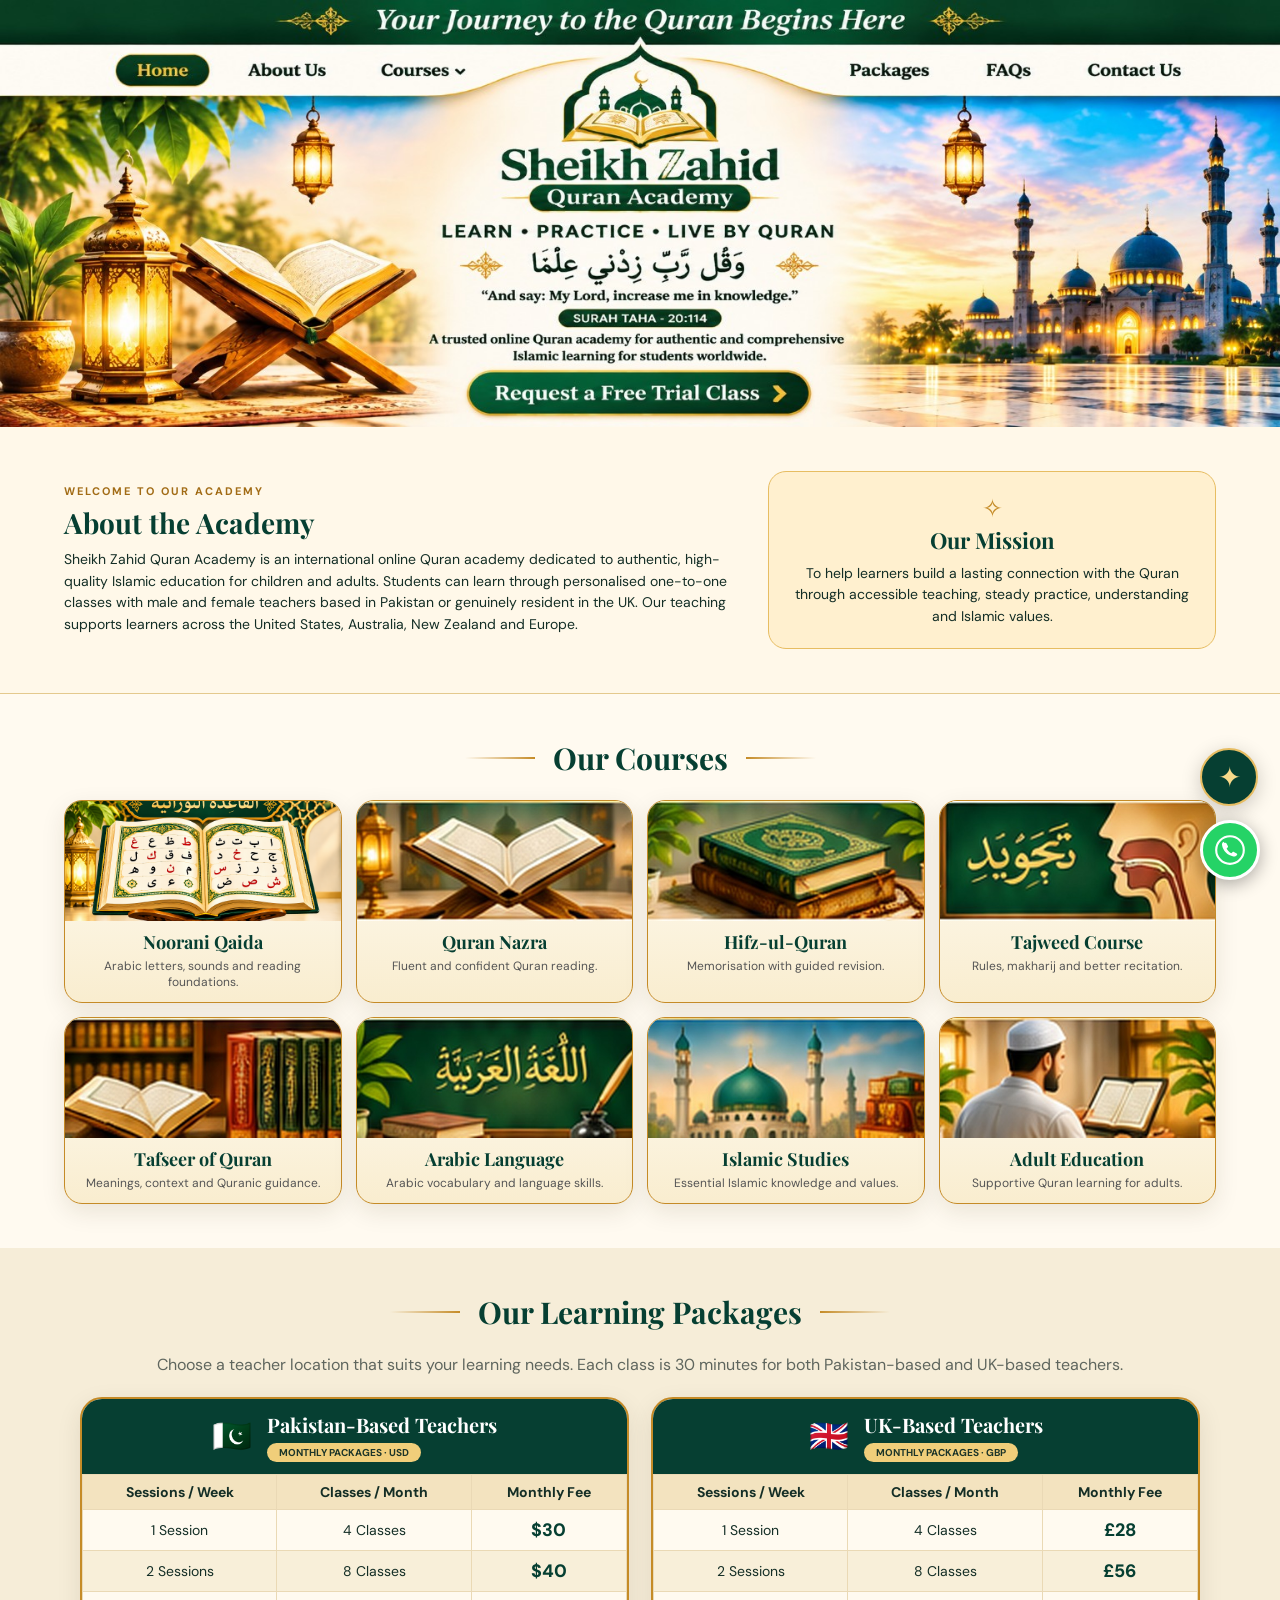
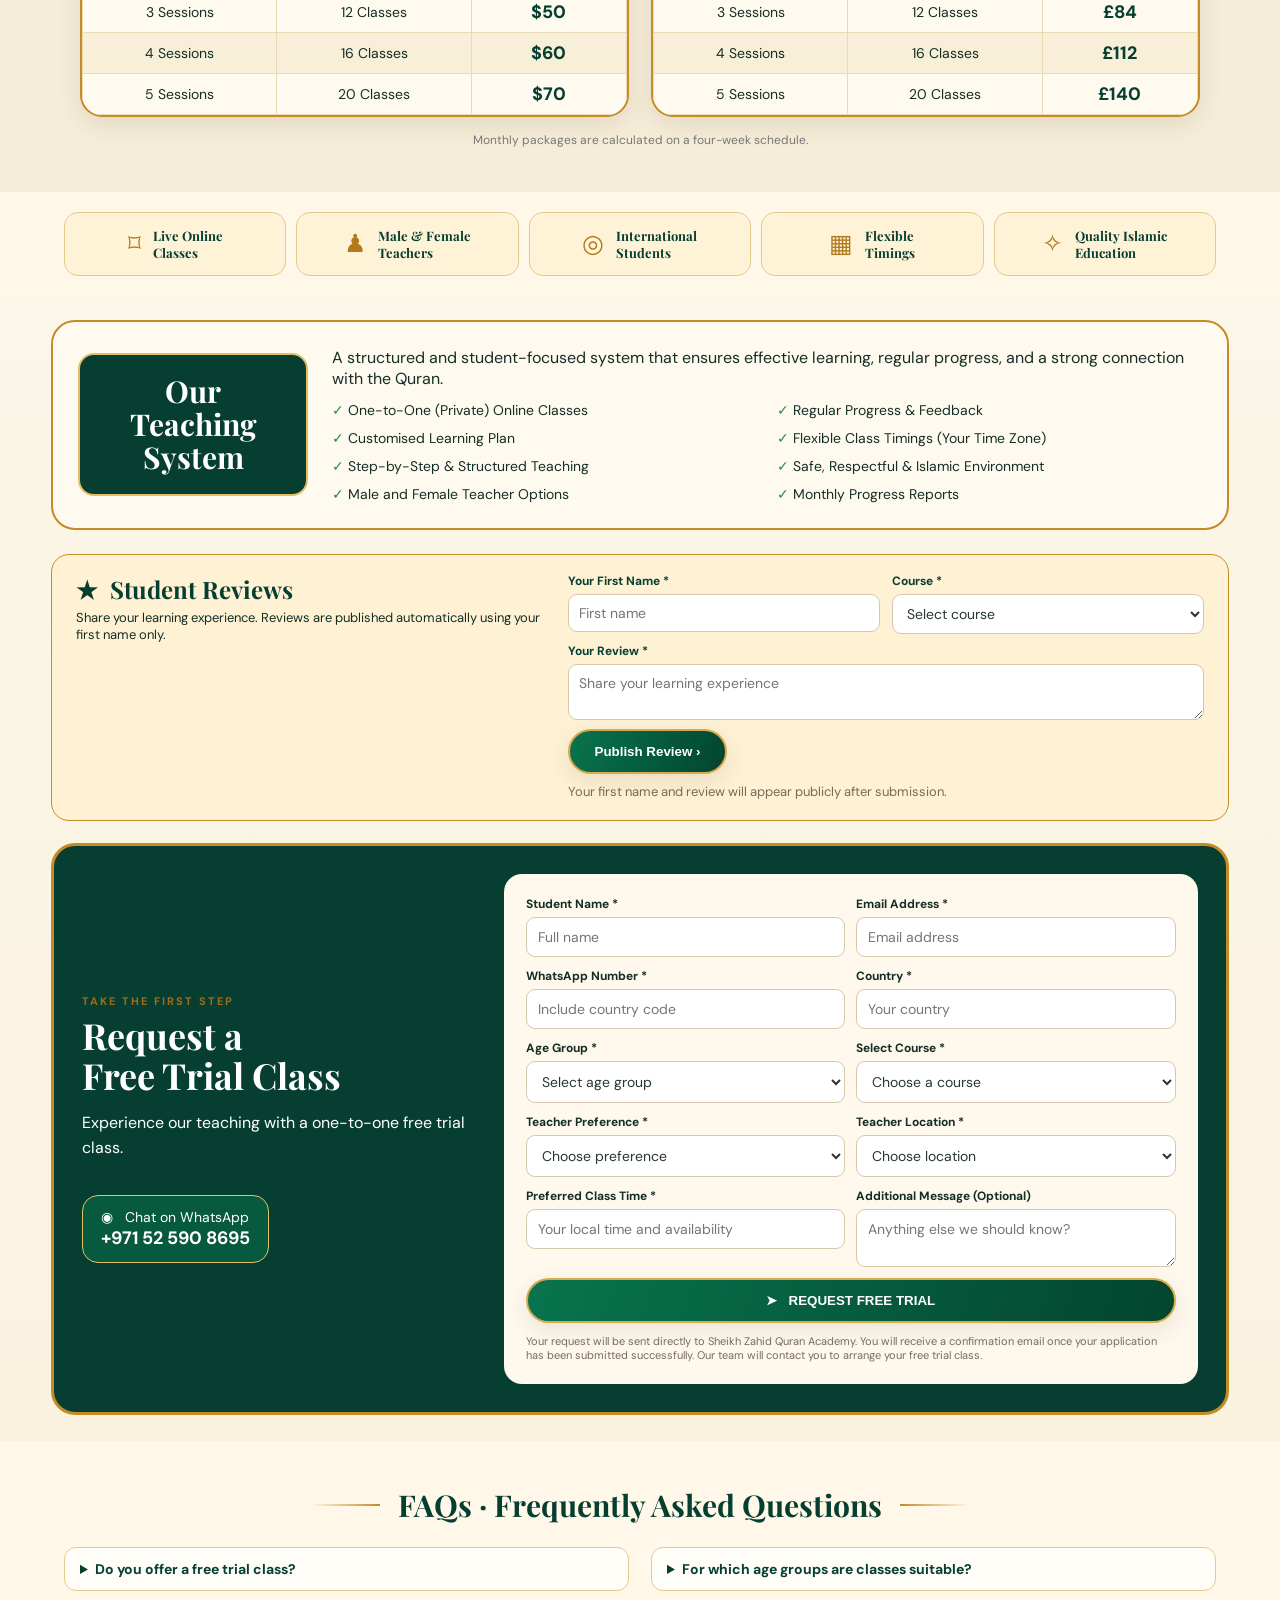
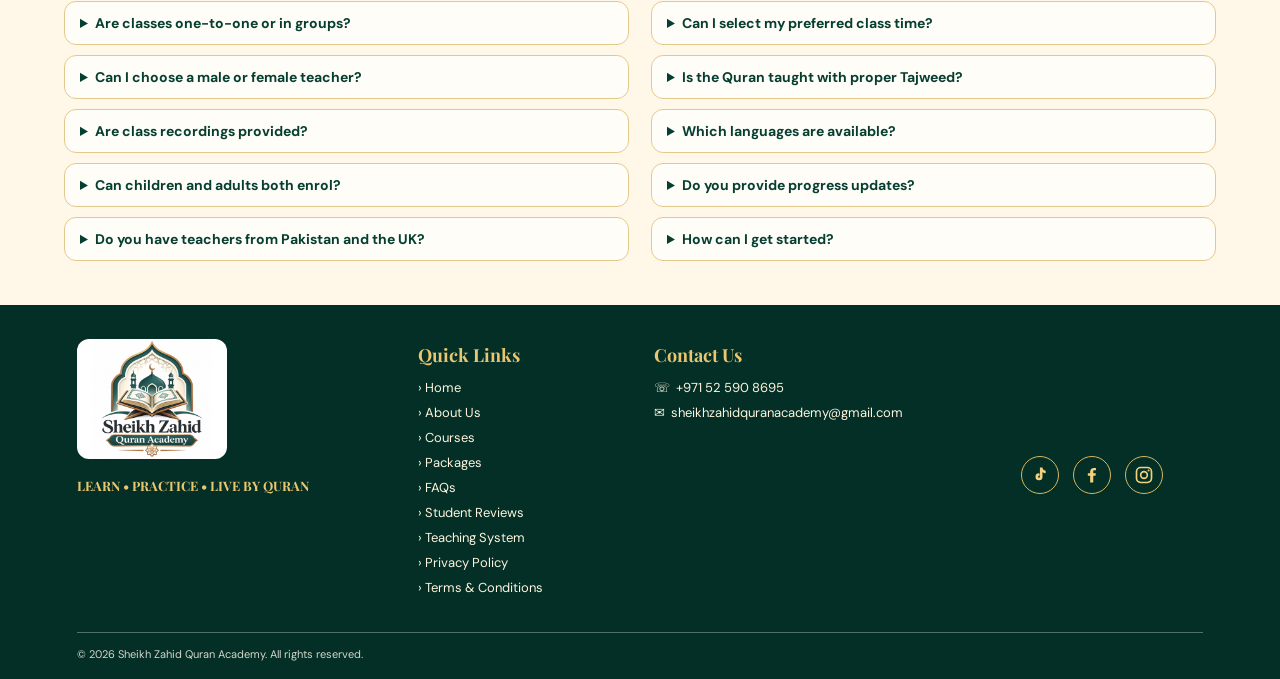
==== commit 06173762: "Add files via upload" ====
--- a/index.html
+++ b/index.html
@@ -11,7 +11,9 @@
 <body>
 <main>
 <section class="hero hero-exact-art" id="home" aria-label="Sheikh Zahid Quran Academy home">
-  <img class="hero-exact-image" src="assets/approved-hero-exact.png" alt="Sheikh Zahid Quran Academy: Your Journey to the Quran Begins Here, with the Quran, lanterns, mosque, academy logo, Quran verse and free trial invitation">
+
+<picture><source media="(max-width: 760px)" srcset="assets/approved-hero-mobile.jpeg"><img class="hero-exact-image" src="assets/approved-hero-exact.png" alt="Sheikh Zahid Quran Academy"></picture>
+
   <a class="hero-hit hero-hit-home" href="#home" aria-label="Home"></a>
   <a class="hero-hit hero-hit-about" href="#about" aria-label="About Us"></a>
   <a class="hero-hit hero-hit-courses" href="#courses" aria-label="Courses"></a>
@@ -19,6 +21,7 @@
   <a class="hero-hit hero-hit-faqs" href="#faqs" aria-label="FAQs"></a>
   <a class="hero-hit hero-hit-contact" href="#contact" aria-label="Contact Us"></a>
   <a class="hero-hit hero-hit-trial" href="#trial" aria-label="Request a Free Trial Class"></a>
+
 </section>
 <section class="about section" id="about"><div class="about-copy"><p class="eyebrow">WELCOME TO OUR ACADEMY</p><h2>About the Academy</h2><p>Sheikh Zahid Quran Academy is an international online Quran academy dedicated to authentic, high-quality Islamic education for children and adults. Students can learn through personalised one-to-one classes with male and female teachers based in Pakistan or genuinely resident in the UK. Our teaching supports learners across the United States, Australia, New Zealand and Europe.</p></div><aside class="mission"><span>✧</span><h3>Our Mission</h3><p>To help learners build a lasting connection with the Quran through accessible teaching, steady practice, understanding and Islamic values.</p></aside></section>
 <section class="section courses" id="courses"><div class="section-title"><span></span><h2>Our Courses</h2><span></span></div><div class="course-grid">
@@ -31,21 +34,21 @@
 <article class="course"><img src="assets/islamic-studies.jpg" alt="Islamic studies and mosque"><h3>Islamic Studies</h3><p>Essential Islamic knowledge and values.</p></article>
 <article class="course"><img src="assets/adult-education.jpg" alt="Adult Quran learning"><h3>Adult Education</h3><p>Supportive Quran learning for adults.</p></article>
 </div></section>
-<section class="section packages" id="packages"><div class="section-title"><span></span><h2>Our Learning Packages</h2><span></span></div><p class="center muted">Choose a teacher location that suits your learning needs. Each UK-based teacher session is 30 minutes.</p><div class="package-grid">
-<div class="price-card"><header><b class="flag">🇵🇰</b><div><h3>Pakistan-Based Teachers</h3><small>MONTHLY PACKAGES · USD</small></div></header><table><thead><tr><th>Sessions / Week</th><th>Classes / Month</th><th>Monthly Fee</th></tr></thead><tbody><tr><td>1 Session</td><td>4 Classes</td><td>$30</td></tr><tr><td>2 Sessions</td><td>8 Classes</td><td>$40</td></tr><tr><td>3 Sessions</td><td>12 Classes</td><td>$50</td></tr><tr><td>4 Sessions</td><td>16 Classes</td><td>$70</td></tr><tr><td>5 Sessions</td><td>20 Classes</td><td>$80</td></tr></tbody></table></div>
+<section class="section packages" id="packages"><div class="section-title"><span></span><h2>Our Learning Packages</h2><span></span></div><p class="center muted">Choose a teacher location that suits your learning needs. Each class is 30 minutes for both Pakistan-based and UK-based teachers.</p><div class="package-grid">
+<div class="price-card"><header><b class="flag">🇵🇰</b><div><h3>Pakistan-Based Teachers</h3><small>MONTHLY PACKAGES · USD</small></div></header><table><thead><tr><th>Sessions / Week</th><th>Classes / Month</th><th>Monthly Fee</th></tr></thead><tbody><tr><td>1 Session</td><td>4 Classes</td><td>$30</td></tr><tr><td>2 Sessions</td><td>8 Classes</td><td>$40</td></tr><tr><td>3 Sessions</td><td>12 Classes</td><td>$50</td></tr><tr><td>4 Sessions</td><td>16 Classes</td><td>$60</td></tr><tr><td>5 Sessions</td><td>20 Classes</td><td>$70</td></tr></tbody></table></div>
 <div class="price-card"><header><b class="flag">🇬🇧</b><div><h3>UK-Based Teachers</h3><small>MONTHLY PACKAGES · GBP</small></div></header><table><thead><tr><th>Sessions / Week</th><th>Classes / Month</th><th>Monthly Fee</th></tr></thead><tbody><tr><td>1 Session</td><td>4 Classes</td><td>£28</td></tr><tr><td>2 Sessions</td><td>8 Classes</td><td>£56</td></tr><tr><td>3 Sessions</td><td>12 Classes</td><td>£84</td></tr><tr><td>4 Sessions</td><td>16 Classes</td><td>£112</td></tr><tr><td>5 Sessions</td><td>20 Classes</td><td>£140</td></tr></tbody></table></div></div><p class="package-note">Monthly packages are calculated on a four-week schedule.</p></section>
 <section class="feature-row"><div>⌑ <b>Live Online<br>Classes</b></div><div>♟ <b>Male & Female<br>Teachers</b></div><div>◎ <b>International<br>Students</b></div><div>▦ <b>Flexible<br>Timings</b></div><div>✧ <b>Quality Islamic<br>Education</b></div></section>
 <section class="teaching section" id="teaching"><div class="teaching-title"><h2>Our<br>Teaching<br>System</h2></div><div class="teaching-content"><p>A structured and student-focused system that ensures effective learning, regular progress, and a strong connection with the Quran.</p><div class="check-grid"><span>✓ One-to-One (Private) Online Classes</span><span>✓ Regular Progress & Feedback</span><span>✓ Customised Learning Plan</span><span>✓ Flexible Class Timings (Your Time Zone)</span><span>✓ Step-by-Step & Structured Teaching</span><span>✓ Safe, Respectful & Islamic Environment</span><span>✓ Male and Female Teacher Options</span><span>✓ Monthly Progress Reports</span></div></div></section>
-<section class="reviews section" id="reviews"><div class="reviews-copy"><h2>★ &nbsp;Student Reviews</h2><p>We welcome genuine feedback from our students and parents. Your review will be shared publicly only after your permission.</p></div><form class="review-form" id="reviewForm"><label>Your Name *<input name="reviewName" required placeholder="Your name"></label><label>Course *<select name="reviewCourse" required><option value="">Select course</option><option>Noorani Qaida</option><option>Quran Nazra</option><option>Hifz-ul-Quran</option><option>Tajweed Course</option><option>Tafseer of Quran</option><option>Arabic Language</option><option>Islamic Studies</option><option>Adult Education</option></select></label><label class="review-message">Your Review *<textarea name="reviewText" rows="2" required placeholder="Share your learning experience"></textarea></label><button class="green-button" type="submit">Submit Review via WhatsApp ›</button><p class="review-note" id="reviewNote">Your review will be sent to the academy for review; it will not appear publicly automatically.</p></form></section>
+<section class="reviews section" id="reviews"><div class="reviews-copy"><h2>★ &nbsp;Student Reviews</h2><p>Share your learning experience. Reviews are published automatically using your first name only.</p><div id="publicReviews" class="public-reviews" aria-live="polite"></div></div><form class="review-form" id="reviewForm"><label>Your First Name *<input name="reviewName" required maxlength="60" placeholder="First name"></label><label>Course *<select name="reviewCourse" required><option value="">Select course</option><option>Noorani Qaida</option><option>Quran Nazra</option><option>Hifz-ul-Quran</option><option>Tajweed Course</option><option>Tafseer of Quran</option><option>Arabic Language</option><option>Islamic Studies</option><option>Adult Education</option></select></label><label class="review-message">Your Review *<textarea name="reviewText" rows="2" required placeholder="Share your learning experience"></textarea></label><button class="green-button" type="submit">Publish Review ›</button><p class="review-note" id="reviewNote">Your first name and review will appear publicly after submission.</p></form></section>
 <section class="trial section" id="trial"><div class="trial-intro"><p class="eyebrow light">TAKE THE FIRST STEP</p><h2>Request a<br>Free Trial Class</h2><p>Experience our teaching with a one-to-one free trial class.</p><a class="whatsapp-card" href="https://wa.me/971525908695?text=Assalamu%20Alaikum!%20I%20am%20interested%20in%20a%20free%20trial%20Quran%20class.">◉ &nbsp; Chat on WhatsApp<br><strong>+971 52 590 8695</strong></a></div>
-<form class="trial-form" id="trialForm"><label>Student Name *<input name="studentName" required autocomplete="name" placeholder="Full name"></label><label>Email Address *<input name="email" type="email" required placeholder="Email address"></label><label>WhatsApp Number *<input name="whatsapp" type="tel" required placeholder="Include country code"></label><label>Country *<input name="country" required placeholder="Your country"></label><label>Age Group *<select name="age" required><option value="">Select age group</option><option>Child</option><option>Teenager</option><option>Adult</option></select></label><label>Select Course *<select name="course" required><option value="">Choose a course</option><option>Noorani Qaida</option><option>Quran Nazra</option><option>Hifz-ul-Quran</option><option>Tajweed Course</option><option>Tafseer of Quran</option><option>Arabic Language</option><option>Islamic Studies</option><option>Adult Education</option></select></label><label>Teacher Preference *<select name="teacherPreference" required><option value="">Choose preference</option><option>Male Teacher</option><option>Female Teacher</option><option>No Preference</option></select></label><label>Teacher Location *<select name="teacherLocation" required><option value="">Choose location</option><option>Pakistan-Based Teacher</option><option>UK-Based Teacher</option></select></label><label>Preferred Class Time *<input name="classTime" required placeholder="Your local time and availability"></label><label class="trial-message-field">Additional Message (Optional)<textarea name="message" rows="2" placeholder="Anything else we should know?"></textarea></label><button class="green-button wide" type="submit">➤ &nbsp; REQUEST FREE TRIAL</button><p class="form-note wide" id="formNote">Your request will be sent to the academy. A confirmation will be sent to your email when online submissions are configured.</p></form></section>
+<form class="trial-form" id="trialForm"><label>Student Name *<input name="studentName" required autocomplete="name" placeholder="Full name"></label><label>Email Address *<input name="email" type="email" required placeholder="Email address"></label><label>WhatsApp Number *<input name="whatsapp" type="tel" required placeholder="Include country code"></label><label>Country *<input name="country" required placeholder="Your country"></label><label>Age Group *<select name="age" required><option value="">Select age group</option><option>Child</option><option>Teenager</option><option>Adult</option></select></label><label>Select Course *<select name="course" required><option value="">Choose a course</option><option>Noorani Qaida</option><option>Quran Nazra</option><option>Hifz-ul-Quran</option><option>Tajweed Course</option><option>Tafseer of Quran</option><option>Arabic Language</option><option>Islamic Studies</option><option>Adult Education</option></select></label><label>Teacher Preference *<select name="teacherPreference" required><option value="">Choose preference</option><option>Male Teacher</option><option>Female Teacher</option><option>No Preference</option></select></label><label>Teacher Location *<select name="teacherLocation" required><option value="">Choose location</option><option>Pakistan-Based Teacher</option><option>UK-Based Teacher</option></select></label><label>Preferred Class Time *<input name="classTime" required placeholder="Your local time and availability"></label><label class="trial-message-field">Additional Message (Optional)<textarea name="message" rows="2" placeholder="Anything else we should know?"></textarea></label><button class="green-button wide" type="submit">➤ &nbsp; REQUEST FREE TRIAL</button><p class="form-note wide" id="formNote">Your request will be sent directly to Sheikh Zahid Quran Academy. You will receive a confirmation email once your application has been submitted successfully. Our team will contact you to arrange your free trial class.</p></form></section>
 <section class="faq section" id="faqs"><div class="section-title"><span></span><h2>FAQs · Frequently Asked Questions</h2><span></span></div><div class="faq-grid"><details><summary>Do you offer a free trial class?</summary><p>Yes, one free trial class is available for new students.</p></details><details><summary>For which age groups are classes suitable?</summary><p>We offer learning options for children, teenagers and adults.</p></details><details><summary>Are classes one-to-one or in groups?</summary><p>Classes are private, one-to-one online lessons.</p></details><details><summary>Can I select my preferred class time?</summary><p>Yes. Timings are arranged around availability and the student's local time zone.</p></details><details><summary>Can I choose a male or female teacher?</summary><p>Yes, you may request a male or female teacher, subject to availability.</p></details><details><summary>Is the Quran taught with proper Tajweed?</summary><p>Yes. The Tajweed course covers rules, articulation points (makharij) and recitation improvement.</p></details><details><summary>Are class recordings provided?</summary><p>No. Class recordings are not provided.</p></details><details><summary>Which languages are available?</summary><p>Lessons and communication are available in English, Urdu and Arabic.</p></details><details><summary>Can children and adults both enrol?</summary><p>Yes. Our courses are available for children, teenagers and adults.</p></details><details><summary>Do you provide progress updates?</summary><p>Yes. Students receive monthly progress reports.</p></details><details><summary>Do you have teachers from Pakistan and the UK?</summary><p>Yes. Pakistan-based and UK-based teachers are available as separate package options.</p></details><details><summary>How can I get started?</summary><p>Complete the free trial form or contact us directly on WhatsApp.</p></details></div></section>
 </main>
-<footer class="footer" id="contact"><div class="footer-brand"><img src="assets/academy-logo.png" alt="Sheikh Zahid Quran Academy logo"><p>LEARN • PRACTICE • LIVE BY QURAN</p></div><div><h3>Quick Links</h3><a href="#home">› Home</a><a href="#about">› About Us</a><a href="#courses">› Courses</a><a href="#packages">› Packages</a><a href="#faqs">› FAQs</a><a href="#reviews">› Student Reviews</a><a href="#teaching">› Teaching System</a></div><div><h3>Contact Us</h3><a href="https://wa.me/971525908695">☏ &nbsp;+971 52 590 8695</a><a href="mailto:sheikhzahidquranacademy@gmail.com">✉ &nbsp;sheikhzahidquranacademy@gmail.com</a></div><div><h3>Connect With Us</h3><a href="https://wa.me/971525908695" target="_blank" rel="noopener">WhatsApp Academy</a><a href="mailto:sheikhzahidquranacademy@gmail.com">Email Us</a><p class="social-note">Official social media links can be added when the academy accounts are ready.</p></div><small class="copyright">© <span id="year"></span> Sheikh Zahid Quran Academy. All rights reserved.</small></footer><div class="chatbot-launcher" id="chatLauncher" aria-label="Open academy assistant" role="button" tabindex="0">✦</div>
+<footer class="footer" id="contact"><div class="footer-brand"><img src="assets/academy-logo.png" alt="Sheikh Zahid Quran Academy logo"><p>LEARN • PRACTICE • LIVE BY QURAN</p></div><div><h3>Quick Links</h3><a href="#home">› Home</a><a href="#about">› About Us</a><a href="#courses">› Courses</a><a href="#packages">› Packages</a><a href="#faqs">› FAQs</a><a href="#reviews">› Student Reviews</a><a href="#teaching">› Teaching System</a><a href="privacy-policy.html">› Privacy Policy</a><a href="terms-and-conditions.html">› Terms &amp; Conditions</a></div><div><h3>Contact Us</h3><a href="https://wa.me/971525908695">☏ &nbsp;+971 52 590 8695</a><a href="mailto:sheikhzahidquranacademy@gmail.com">✉ &nbsp;sheikhzahidquranacademy@gmail.com</a></div><div class="footer-social" aria-label="Social media"><a href="#" aria-label="TikTok" title="TikTok"><svg viewBox="0 0 24 24" aria-hidden="true"><path d="M15 3v11.2a4.2 4.2 0 1 1-3.6-4.15v3.2a1.1 1.1 0 1 0 .5.95V3h3.1c.2 2.1 1.5 3.5 3.8 3.9v3.1A8 8 0 0 1 15 8.4" fill="currentColor"/></svg></a><a href="#" aria-label="Facebook" title="Facebook"><svg viewBox="0 0 24 24" aria-hidden="true"><path d="M13.5 21v-8h2.7l.4-3.1h-3.1v-2c0-.9.3-1.5 1.6-1.5h1.7V3.6c-.3 0-1.4-.1-2.6-.1-2.6 0-4.4 1.6-4.4 4.5v1.9H7v3.1h2.8v8z" fill="currentColor"/></svg></a><a href="#" aria-label="Instagram" title="Instagram"><svg viewBox="0 0 24 24" aria-hidden="true"><rect x="3" y="3" width="18" height="18" rx="5" fill="none" stroke="currentColor" stroke-width="2"/><circle cx="12" cy="12" r="4" fill="none" stroke="currentColor" stroke-width="2"/><circle cx="17.5" cy="6.5" r="1.2" fill="currentColor"/></svg></a></div><small class="copyright">© <span id="year"></span> Sheikh Zahid Quran Academy. All rights reserved.</small></footer><div class="chatbot-launcher" id="chatLauncher" aria-label="Open academy assistant" role="button" tabindex="0">✦</div>
 <div class="chatbot-panel" id="chatPanel" aria-label="Academy assistant" hidden>
  <div class="chatbot-head"><div><strong>Academy Assistant</strong><small>Sheikh Zahid Quran Academy</small></div><button type="button" id="chatClose" aria-label="Close chat">×</button></div>
  <div class="chatbot-messages" id="chatMessages"><p class="bot-message">Assalamu Alaikum! How can I help you with our courses, packages or free trial?</p></div>
- <div class="chatbot-quick"><button type="button" data-question="What courses do you offer?">Courses</button><button type="button" data-question="What are your packages?">Packages</button><button type="button" data-question="How can I book a free trial?">Free trial</button></div>
+ <div class="chatbot-quick"><button type="button" data-question="What courses do you offer?">Courses</button><button type="button" data-question="What are your packages?">Packages</button><button type="button" data-question="How can I book a free trial?">Free trial</button><button type="button" data-question="Are classes one-to-one?">One-to-one</button><button type="button" data-question="Do you provide progress reports?">Progress reports</button><button type="button" id="viewAllQuestions">View All Questions</button></div>
  <form id="chatForm"><input id="chatInput" aria-label="Type your question" placeholder="Type your question..." autocomplete="off"><button type="submit">Send</button></form>
 </div>
 
--- a/styles.css
+++ b/styles.css
@@ -325,3 +325,91 @@
   .trial-form label:nth-of-type(9),.trial-form label:nth-of-type(10){grid-column:1;grid-row:auto}
   .trial-form button,.trial-form .form-note{grid-row:auto}
 }
+/* MOBILE HERO SIZE IMPROVEMENT */
+@media (max-width: 760px) {
+  .hero-exact-art {
+    width: 100% !important;
+    height: auto !important;
+    overflow: visible !important;
+  }
+
+  .hero-exact-art .hero-exact-image {
+    display: block !important;
+    width: 100% !important;
+    height: auto !important;
+    object-fit: contain !important;
+  }
+}
+/* MOBILE HERO — NEW PORTRAIT IMAGE CLICK AREAS */
+@media (max-width: 760px) {
+  .hero-exact-art .hero-hit-home {
+    left: 5%;
+    top: 8%;
+    width: 13%;
+    height: 5%;
+  }
+
+  .hero-exact-art .hero-hit-about {
+    left: 19%;
+    top: 8%;
+    width: 14%;
+    height: 5%;
+  }
+
+  .hero-exact-art .hero-hit-courses {
+    left: 35%;
+    top: 8%;
+    width: 15%;
+    height: 5%;
+  }
+
+  .hero-exact-art .hero-hit-packages {
+    left: 52%;
+    top: 8%;
+    width: 15%;
+    height: 5%;
+  }
+
+  .hero-exact-art .hero-hit-faqs {
+    left: 68%;
+    top: 8%;
+    width: 11%;
+    height: 5%;
+  }
+
+  .hero-exact-art .hero-hit-contact {
+    left: 80%;
+    top: 8%;
+    width: 18%;
+    height: 5%;
+  }
+
+  .hero-exact-art .hero-hit-trial {
+    left: 12%;
+    top: 90%;
+    width: 76%;
+    height: 9%;
+  }
+}
+
+/* Approved portrait hero asset on mobile; desktop artwork remains untouched. */
+.hero-exact-art picture{display:block;width:100%;line-height:0}
+@media(max-width:760px){
+ .hero-exact-art .hero-exact-image{width:100%!important;height:auto!important;object-fit:contain!important}
+ .hero-exact-art .hero-hit-home{left:4.5%!important;top:12.5%!important;width:13%!important;height:4.5%!important}
+ .hero-exact-art .hero-hit-about{left:19.5%!important;top:12.5%!important;width:14%!important;height:4.5%!important}
+ .hero-exact-art .hero-hit-courses{left:35.5%!important;top:12.5%!important;width:15%!important;height:4.5%!important}
+ .hero-exact-art .hero-hit-packages{left:52%!important;top:12.5%!important;width:15%!important;height:4.5%!important}
+ .hero-exact-art .hero-hit-faqs{left:68.5%!important;top:12.5%!important;width:11%!important;height:4.5%!important}
+ .hero-exact-art .hero-hit-contact{left:80%!important;top:12.5%!important;width:18%!important;height:4.5%!important}
+ .hero-exact-art .hero-hit-trial{left:12%!important;top:86.5%!important;width:76%!important;height:9%!important}
+}
+.footer-social{display:flex;gap:14px;align-items:center;padding-top:8px}
+.footer-social a{width:38px;height:38px;border:1px solid #d9b65e;border-radius:50%;display:grid;place-items:center;color:#f3d27e}
+.footer-social svg{width:20px;height:20px}
+.public-reviews{display:grid;gap:9px;margin-top:16px}
+.public-review{background:#fffaf0;border:1px solid var(--line);border-radius:10px;padding:11px 13px}
+.public-review strong{color:var(--green);margin-right:8px}
+.public-review small{color:#8b7957}
+.public-review p{margin:7px 0 0;font-size:13px;line-height:1.5}
+.chatbot-quick button:last-child{font-weight:700;background:#f3e5bf}
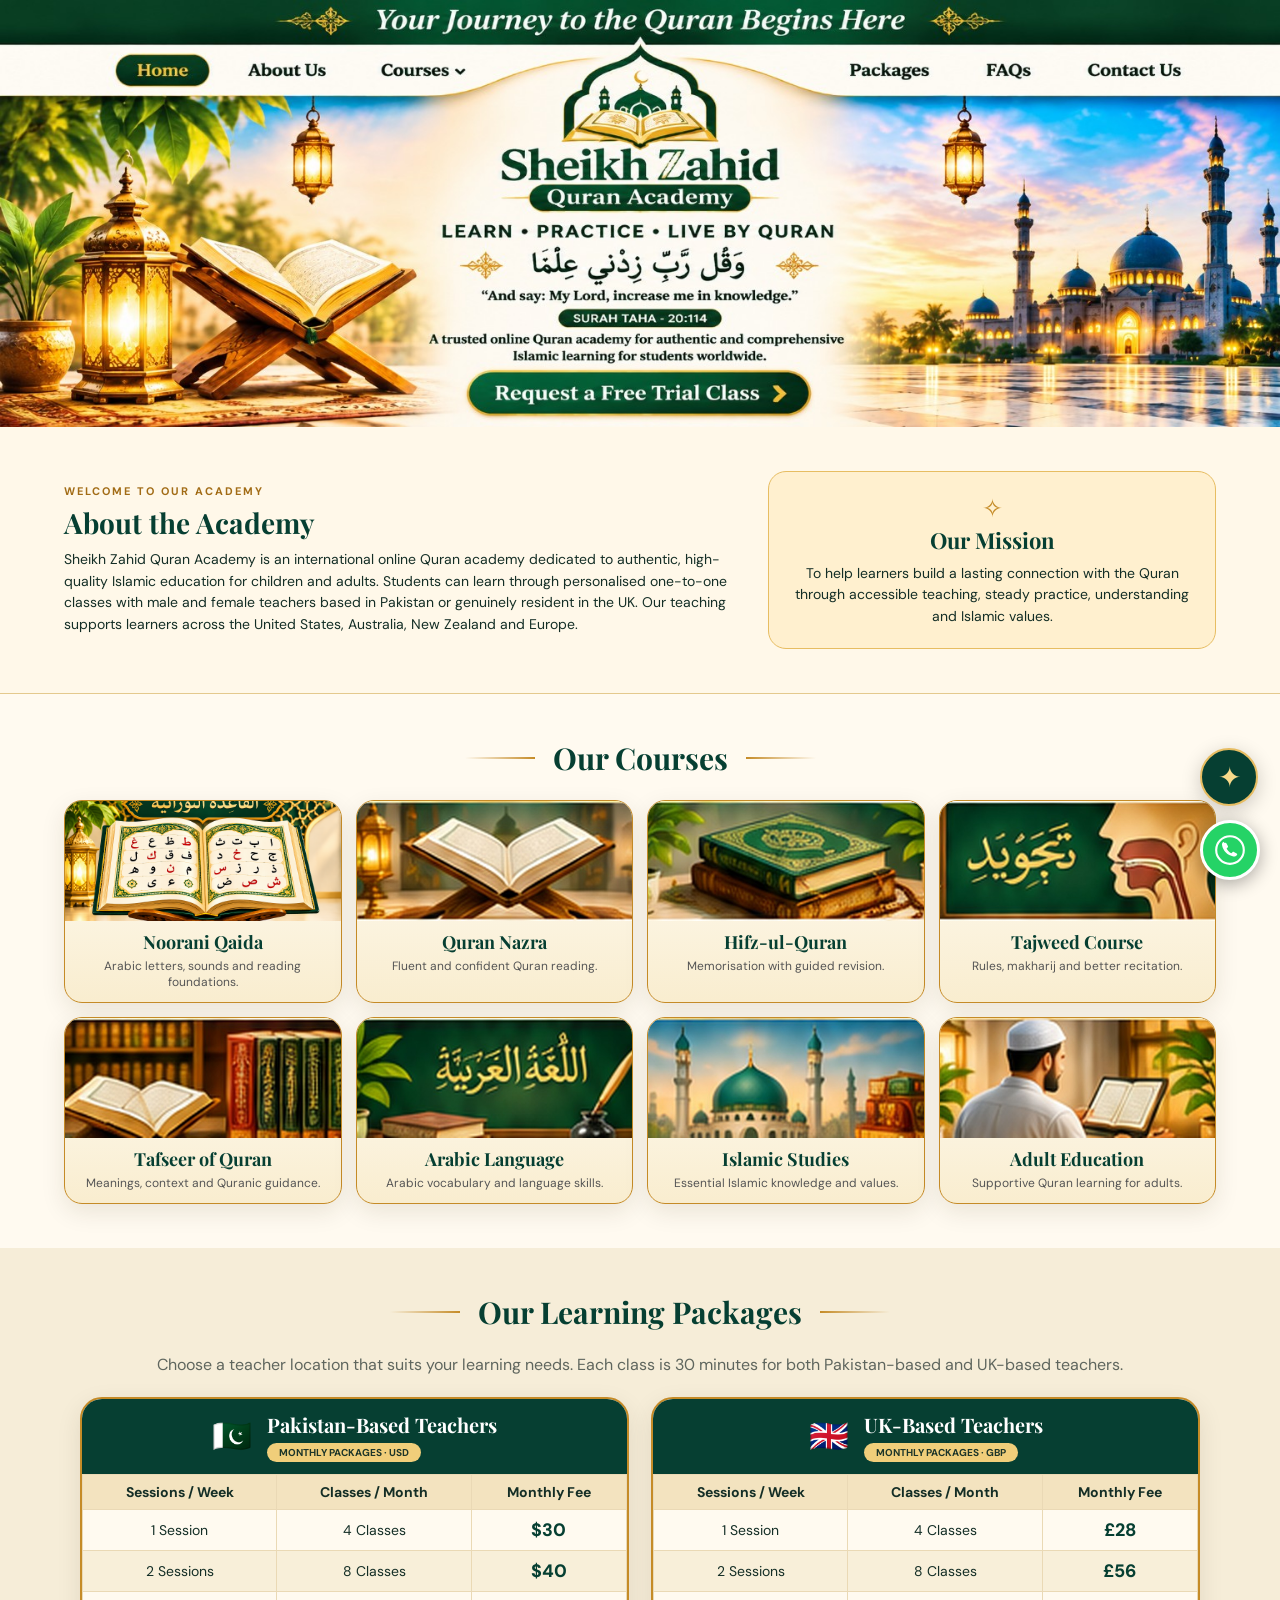
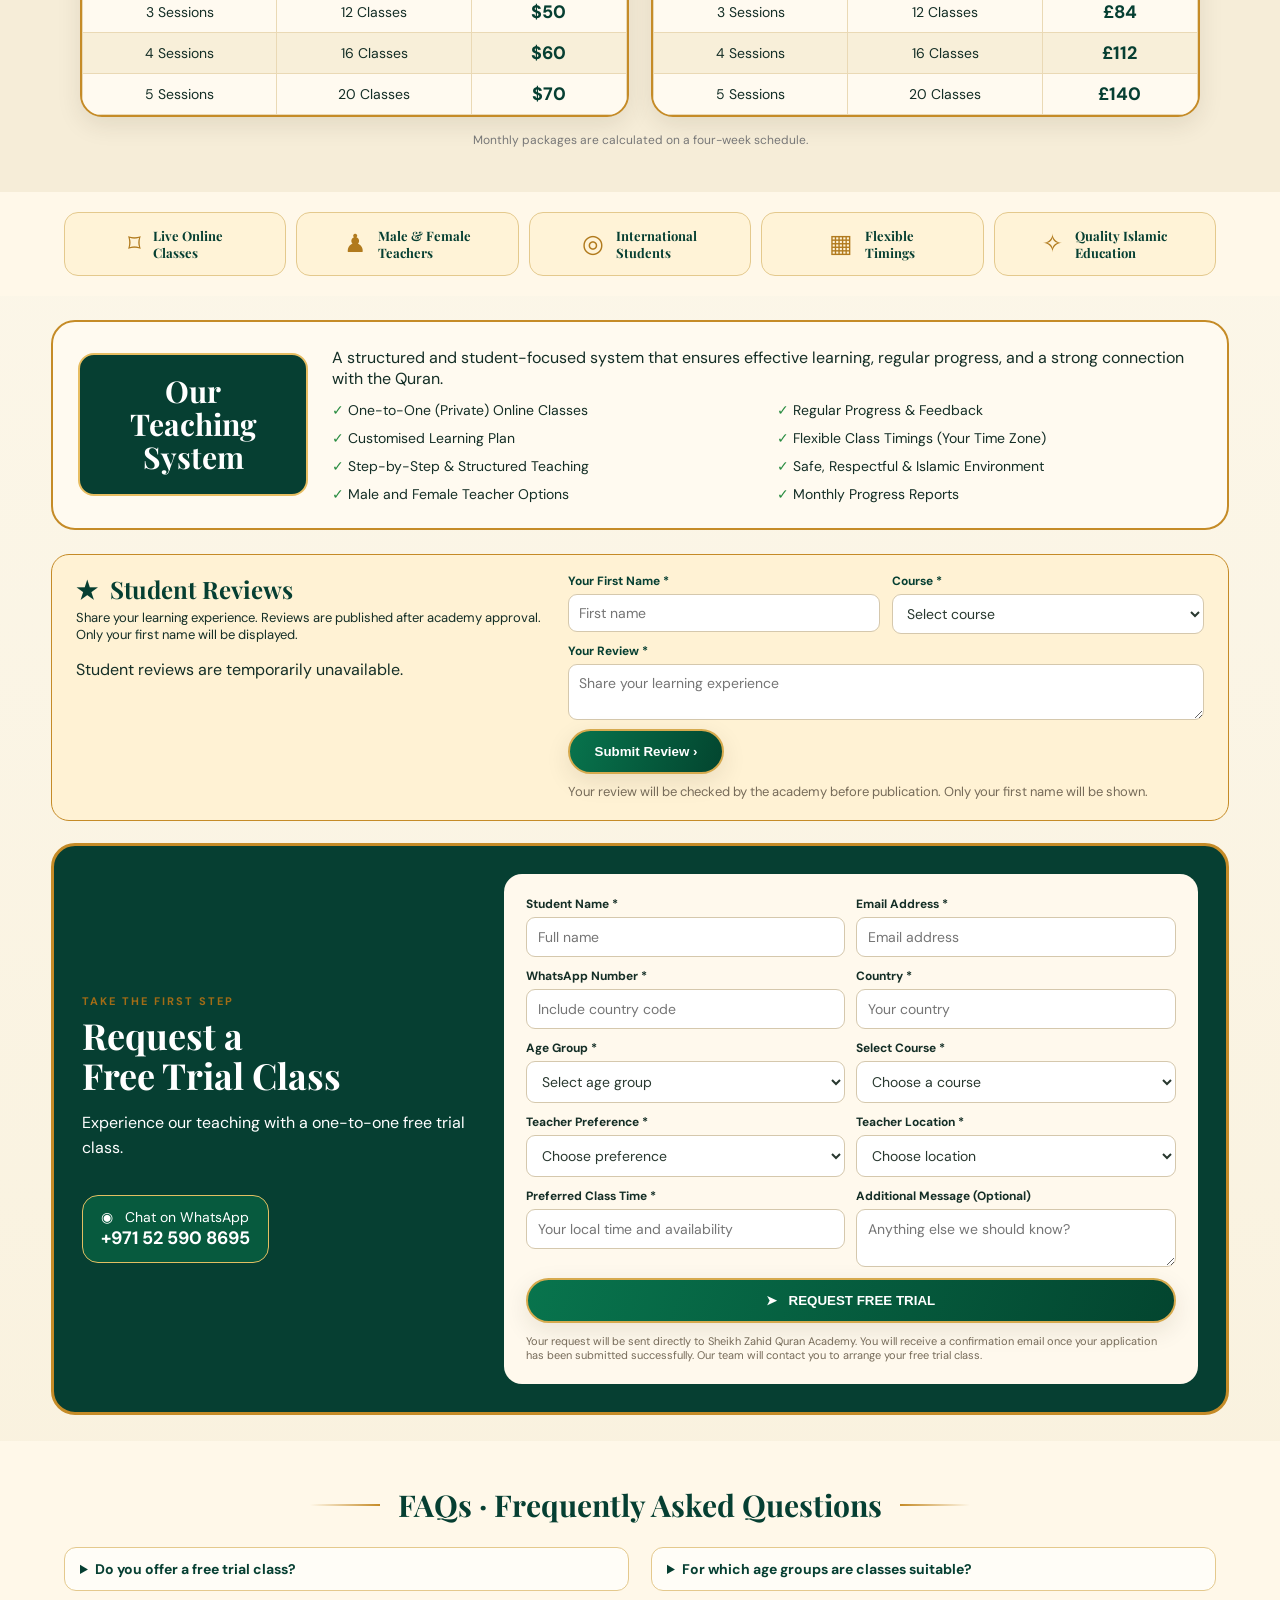
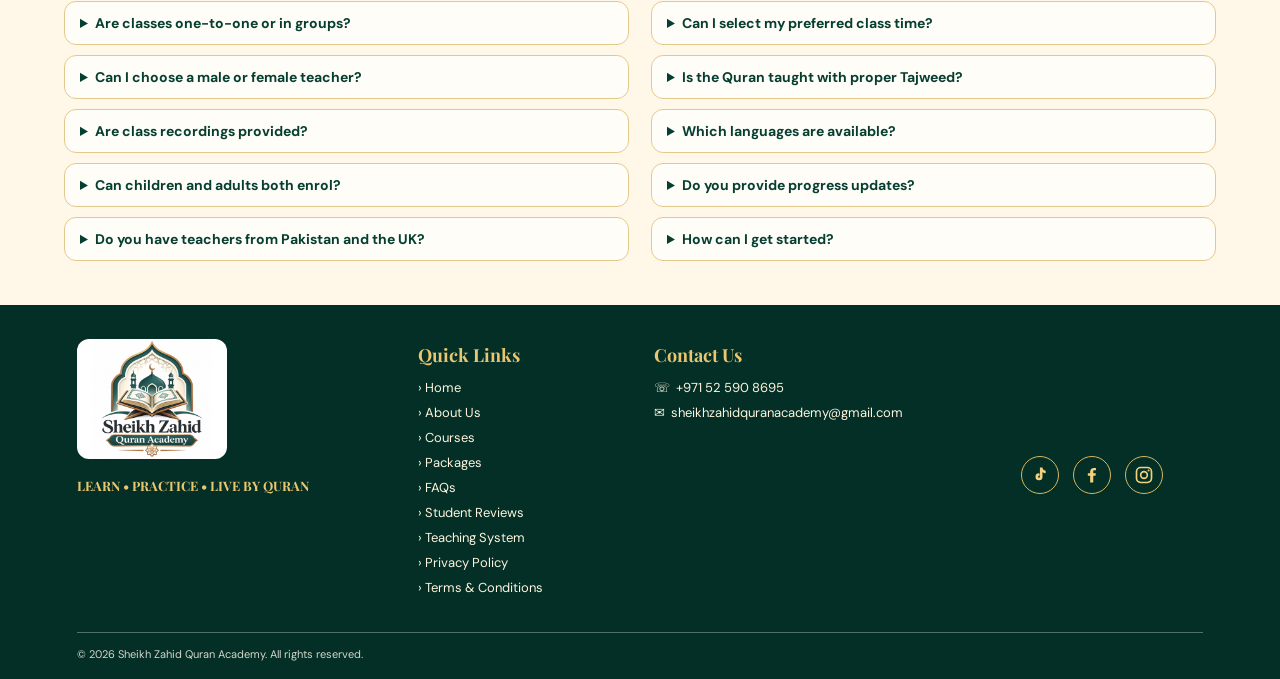
==== commit aec30f6c: "Add files via upload" ====
--- a/index.html
+++ b/index.html
@@ -39,7 +39,7 @@
 <div class="price-card"><header><b class="flag">🇬🇧</b><div><h3>UK-Based Teachers</h3><small>MONTHLY PACKAGES · GBP</small></div></header><table><thead><tr><th>Sessions / Week</th><th>Classes / Month</th><th>Monthly Fee</th></tr></thead><tbody><tr><td>1 Session</td><td>4 Classes</td><td>£28</td></tr><tr><td>2 Sessions</td><td>8 Classes</td><td>£56</td></tr><tr><td>3 Sessions</td><td>12 Classes</td><td>£84</td></tr><tr><td>4 Sessions</td><td>16 Classes</td><td>£112</td></tr><tr><td>5 Sessions</td><td>20 Classes</td><td>£140</td></tr></tbody></table></div></div><p class="package-note">Monthly packages are calculated on a four-week schedule.</p></section>
 <section class="feature-row"><div>⌑ <b>Live Online<br>Classes</b></div><div>♟ <b>Male & Female<br>Teachers</b></div><div>◎ <b>International<br>Students</b></div><div>▦ <b>Flexible<br>Timings</b></div><div>✧ <b>Quality Islamic<br>Education</b></div></section>
 <section class="teaching section" id="teaching"><div class="teaching-title"><h2>Our<br>Teaching<br>System</h2></div><div class="teaching-content"><p>A structured and student-focused system that ensures effective learning, regular progress, and a strong connection with the Quran.</p><div class="check-grid"><span>✓ One-to-One (Private) Online Classes</span><span>✓ Regular Progress & Feedback</span><span>✓ Customised Learning Plan</span><span>✓ Flexible Class Timings (Your Time Zone)</span><span>✓ Step-by-Step & Structured Teaching</span><span>✓ Safe, Respectful & Islamic Environment</span><span>✓ Male and Female Teacher Options</span><span>✓ Monthly Progress Reports</span></div></div></section>
-<section class="reviews section" id="reviews"><div class="reviews-copy"><h2>★ &nbsp;Student Reviews</h2><p>Share your learning experience. Reviews are published automatically using your first name only.</p><div id="publicReviews" class="public-reviews" aria-live="polite"></div></div><form class="review-form" id="reviewForm"><label>Your First Name *<input name="reviewName" required maxlength="60" placeholder="First name"></label><label>Course *<select name="reviewCourse" required><option value="">Select course</option><option>Noorani Qaida</option><option>Quran Nazra</option><option>Hifz-ul-Quran</option><option>Tajweed Course</option><option>Tafseer of Quran</option><option>Arabic Language</option><option>Islamic Studies</option><option>Adult Education</option></select></label><label class="review-message">Your Review *<textarea name="reviewText" rows="2" required placeholder="Share your learning experience"></textarea></label><button class="green-button" type="submit">Publish Review ›</button><p class="review-note" id="reviewNote">Your first name and review will appear publicly after submission.</p></form></section>
+<section class="reviews section" id="reviews"><div class="reviews-copy"><h2>★ &nbsp;Student Reviews</h2><p>Share your learning experience. Reviews are published after academy approval. Only your first name will be displayed.</p><div id="publicReviews" class="public-reviews" aria-live="polite"></div></div><form class="review-form" id="reviewForm"><label>Your First Name *<input name="reviewName" required maxlength="60" placeholder="First name"></label><label>Course *<select name="reviewCourse" required><option value="">Select course</option><option>Noorani Qaida</option><option>Quran Nazra</option><option>Hifz-ul-Quran</option><option>Tajweed Course</option><option>Tafseer of Quran</option><option>Arabic Language</option><option>Islamic Studies</option><option>Adult Education</option></select></label><label class="review-message">Your Review *<textarea name="reviewText" rows="2" required placeholder="Share your learning experience"></textarea></label><button class="green-button" type="submit">Submit Review ›</button><p class="review-note" id="reviewNote">Your review will be checked by the academy before publication. Only your first name will be shown.</p></form></section>
 <section class="trial section" id="trial"><div class="trial-intro"><p class="eyebrow light">TAKE THE FIRST STEP</p><h2>Request a<br>Free Trial Class</h2><p>Experience our teaching with a one-to-one free trial class.</p><a class="whatsapp-card" href="https://wa.me/971525908695?text=Assalamu%20Alaikum!%20I%20am%20interested%20in%20a%20free%20trial%20Quran%20class.">◉ &nbsp; Chat on WhatsApp<br><strong>+971 52 590 8695</strong></a></div>
 <form class="trial-form" id="trialForm"><label>Student Name *<input name="studentName" required autocomplete="name" placeholder="Full name"></label><label>Email Address *<input name="email" type="email" required placeholder="Email address"></label><label>WhatsApp Number *<input name="whatsapp" type="tel" required placeholder="Include country code"></label><label>Country *<input name="country" required placeholder="Your country"></label><label>Age Group *<select name="age" required><option value="">Select age group</option><option>Child</option><option>Teenager</option><option>Adult</option></select></label><label>Select Course *<select name="course" required><option value="">Choose a course</option><option>Noorani Qaida</option><option>Quran Nazra</option><option>Hifz-ul-Quran</option><option>Tajweed Course</option><option>Tafseer of Quran</option><option>Arabic Language</option><option>Islamic Studies</option><option>Adult Education</option></select></label><label>Teacher Preference *<select name="teacherPreference" required><option value="">Choose preference</option><option>Male Teacher</option><option>Female Teacher</option><option>No Preference</option></select></label><label>Teacher Location *<select name="teacherLocation" required><option value="">Choose location</option><option>Pakistan-Based Teacher</option><option>UK-Based Teacher</option></select></label><label>Preferred Class Time *<input name="classTime" required placeholder="Your local time and availability"></label><label class="trial-message-field">Additional Message (Optional)<textarea name="message" rows="2" placeholder="Anything else we should know?"></textarea></label><button class="green-button wide" type="submit">➤ &nbsp; REQUEST FREE TRIAL</button><p class="form-note wide" id="formNote">Your request will be sent directly to Sheikh Zahid Quran Academy. You will receive a confirmation email once your application has been submitted successfully. Our team will contact you to arrange your free trial class.</p></form></section>
 <section class="faq section" id="faqs"><div class="section-title"><span></span><h2>FAQs · Frequently Asked Questions</h2><span></span></div><div class="faq-grid"><details><summary>Do you offer a free trial class?</summary><p>Yes, one free trial class is available for new students.</p></details><details><summary>For which age groups are classes suitable?</summary><p>We offer learning options for children, teenagers and adults.</p></details><details><summary>Are classes one-to-one or in groups?</summary><p>Classes are private, one-to-one online lessons.</p></details><details><summary>Can I select my preferred class time?</summary><p>Yes. Timings are arranged around availability and the student's local time zone.</p></details><details><summary>Can I choose a male or female teacher?</summary><p>Yes, you may request a male or female teacher, subject to availability.</p></details><details><summary>Is the Quran taught with proper Tajweed?</summary><p>Yes. The Tajweed course covers rules, articulation points (makharij) and recitation improvement.</p></details><details><summary>Are class recordings provided?</summary><p>No. Class recordings are not provided.</p></details><details><summary>Which languages are available?</summary><p>Lessons and communication are available in English, Urdu and Arabic.</p></details><details><summary>Can children and adults both enrol?</summary><p>Yes. Our courses are available for children, teenagers and adults.</p></details><details><summary>Do you provide progress updates?</summary><p>Yes. Students receive monthly progress reports.</p></details><details><summary>Do you have teachers from Pakistan and the UK?</summary><p>Yes. Pakistan-based and UK-based teachers are available as separate package options.</p></details><details><summary>How can I get started?</summary><p>Complete the free trial form or contact us directly on WhatsApp.</p></details></div></section>
